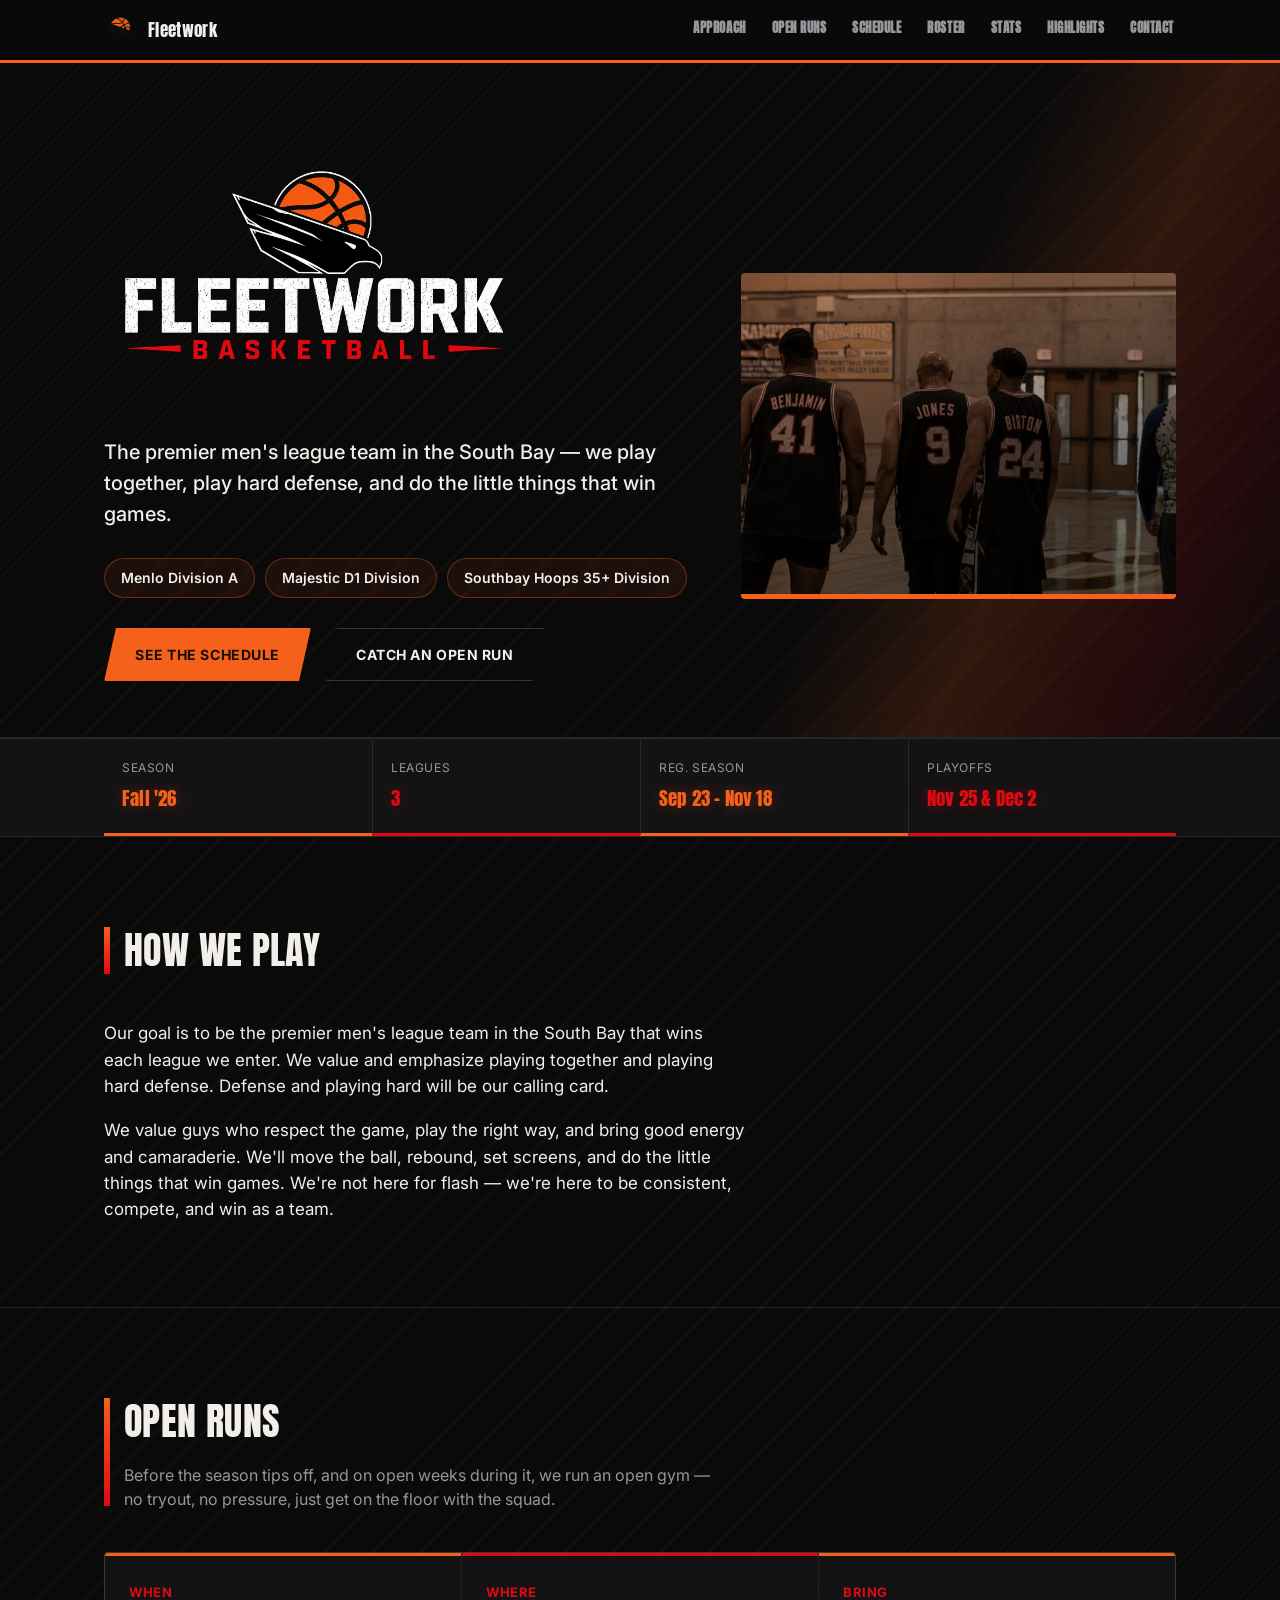
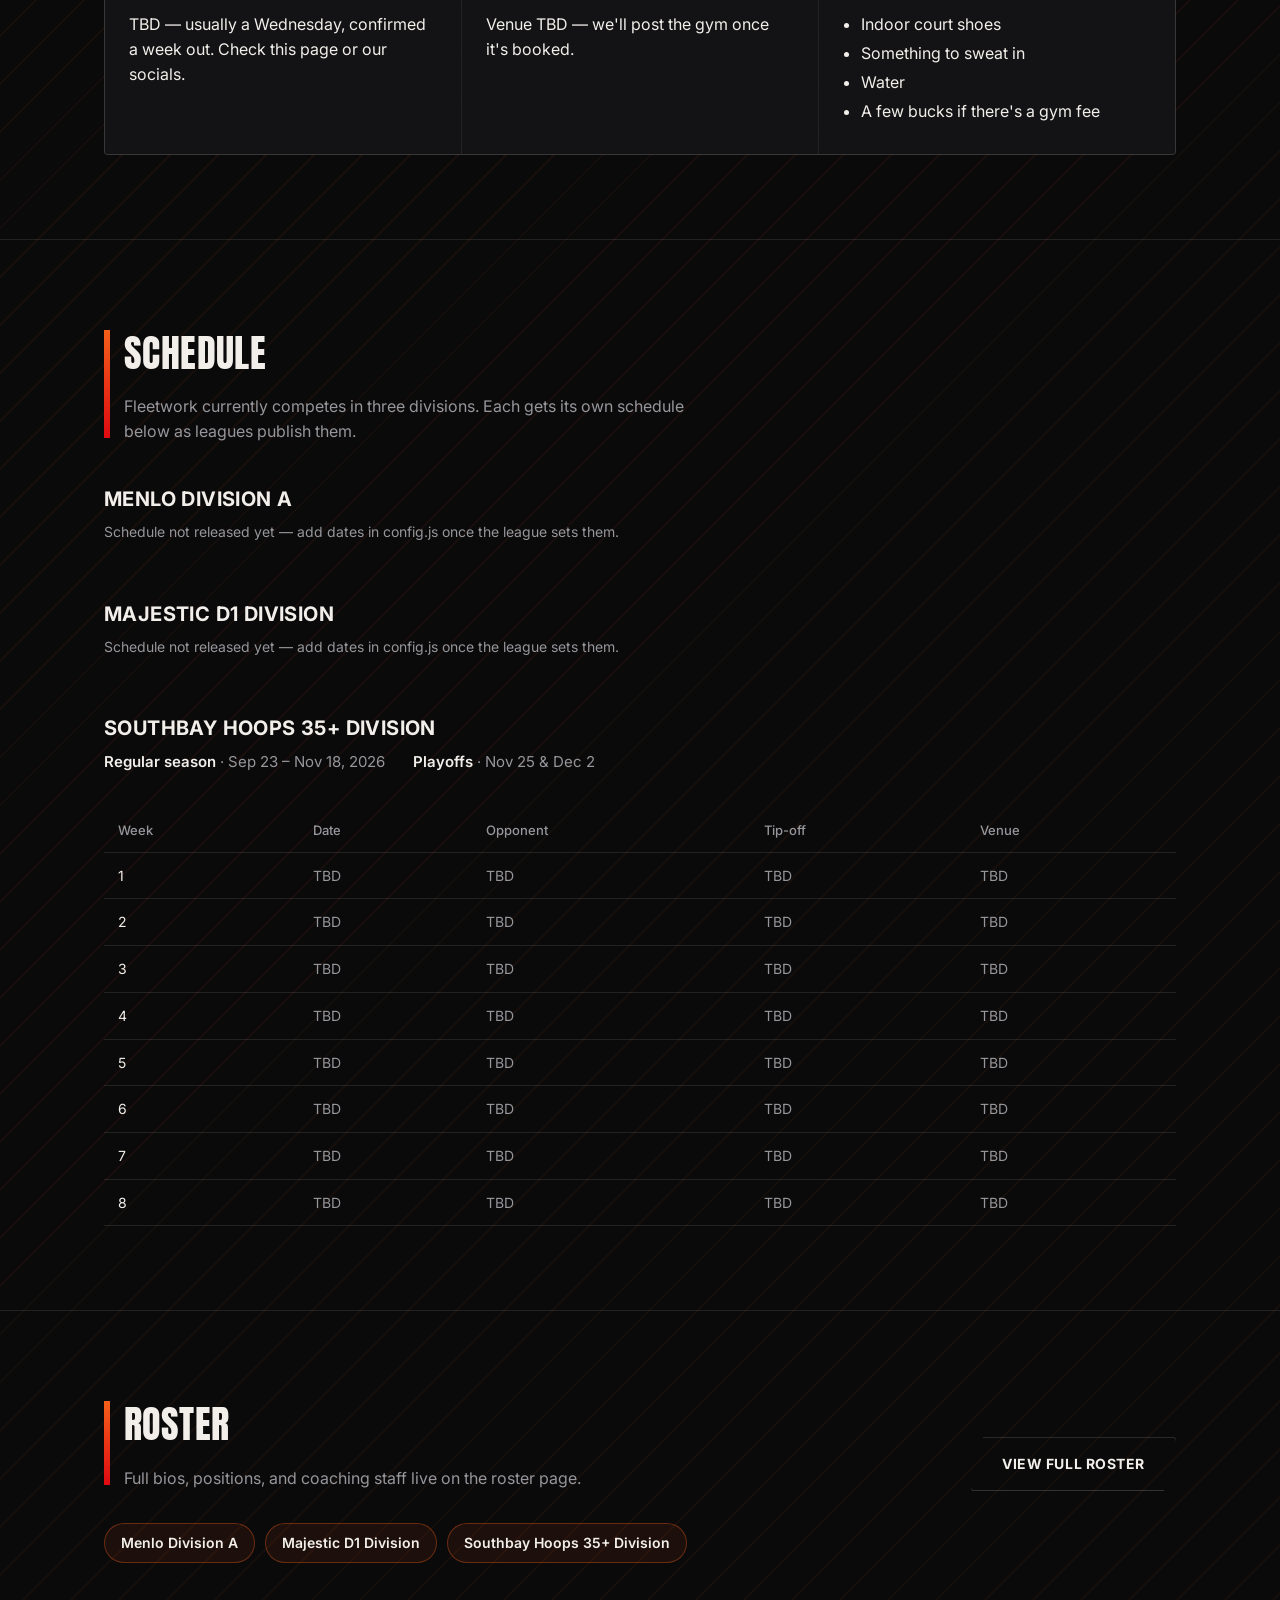
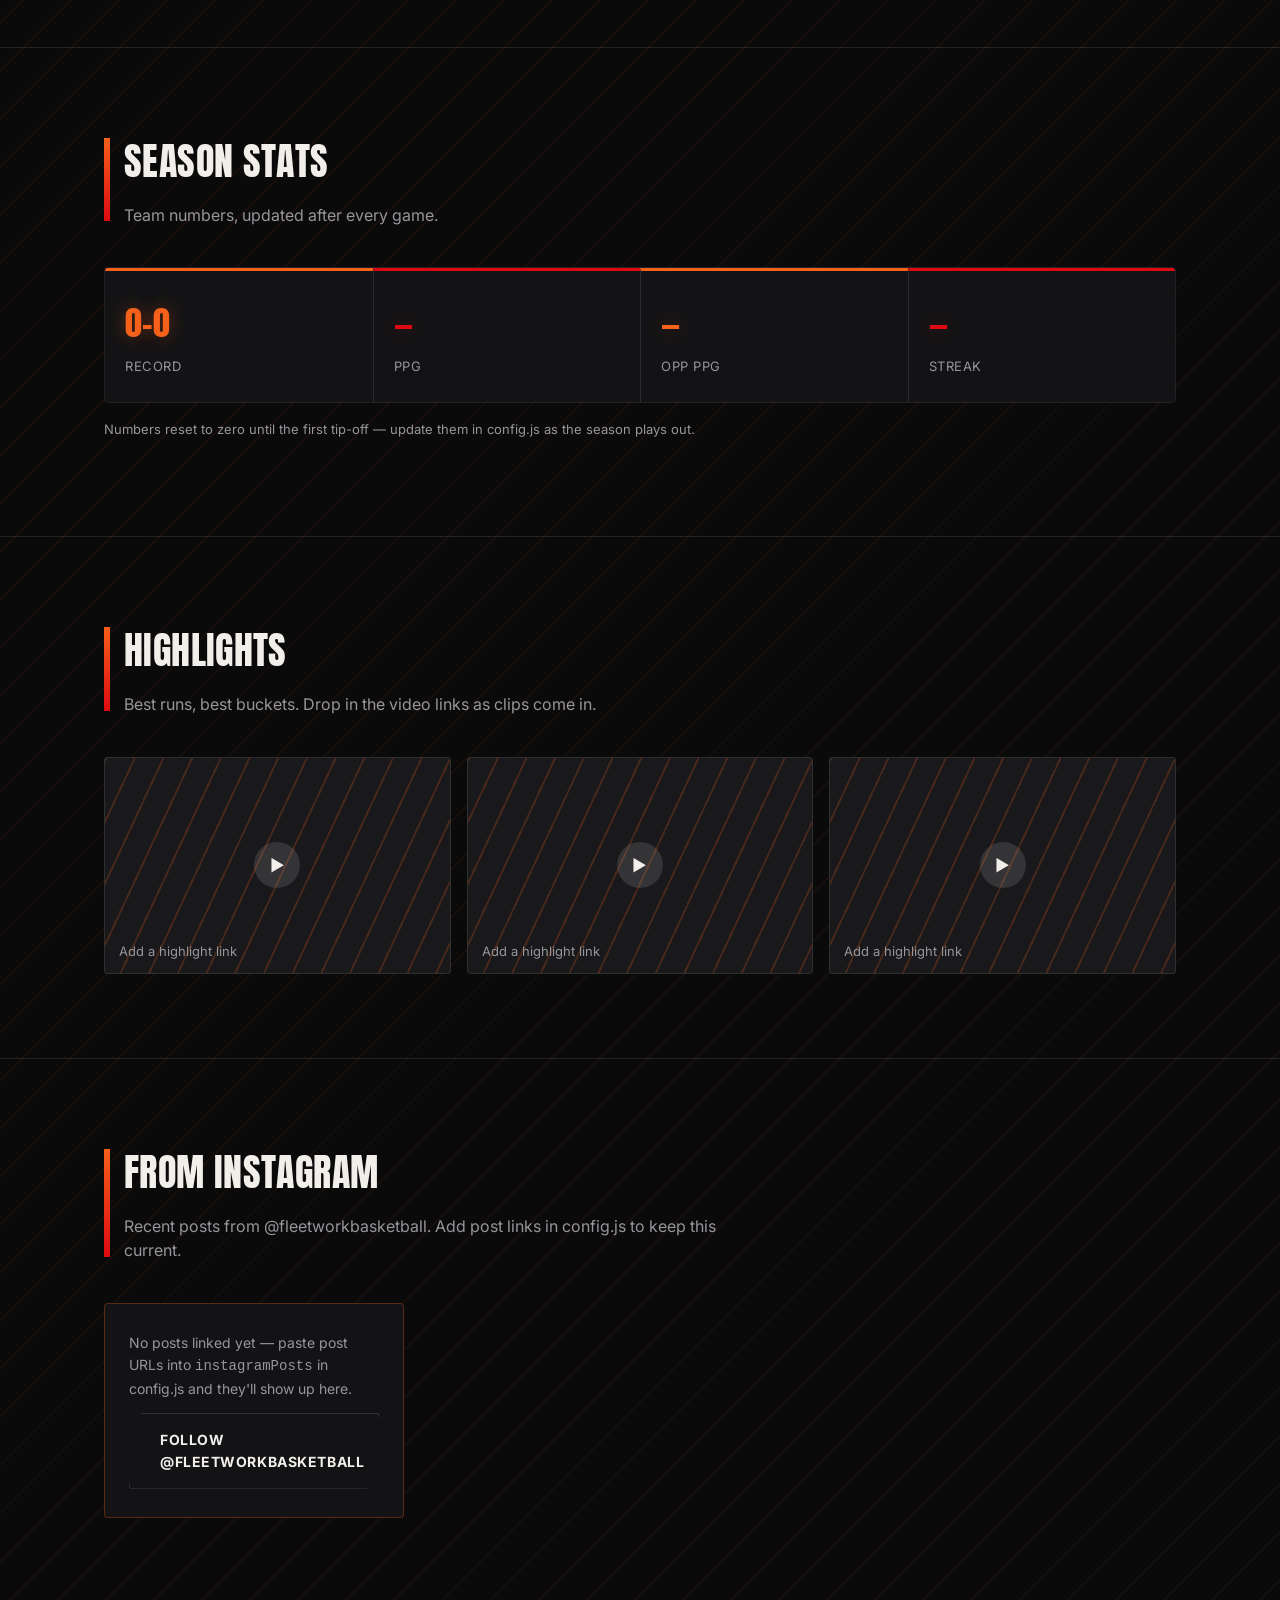
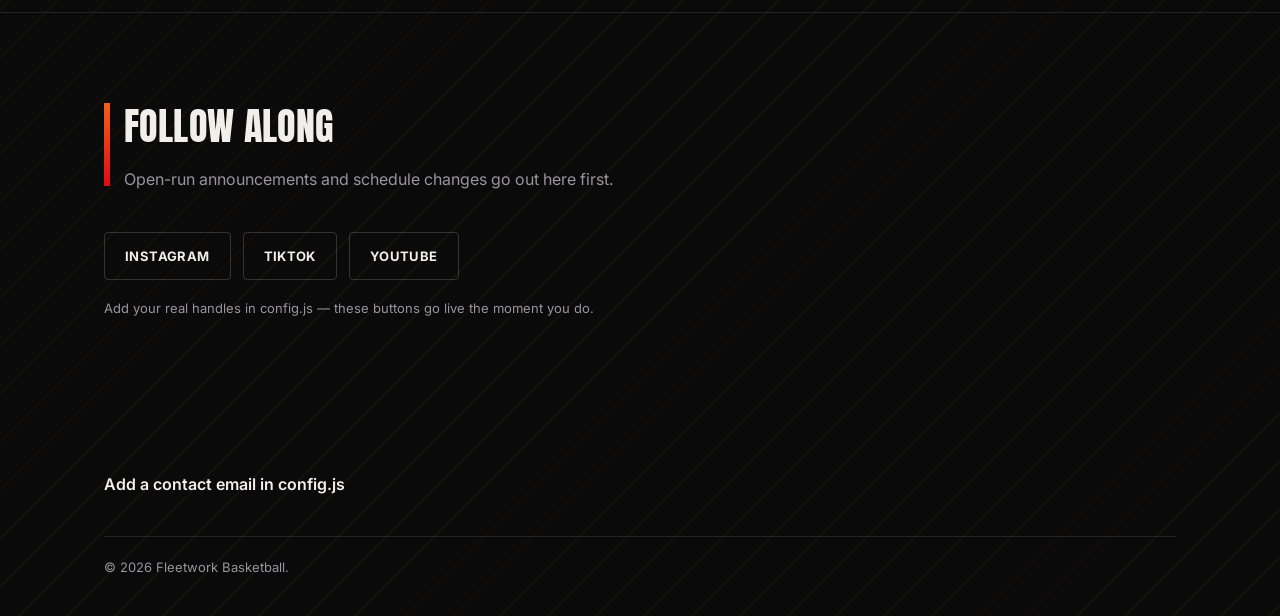
==== index.html @ 4f76d450 "Add files via upload" ====
<!DOCTYPE html>
<html lang="en">
<head>
<meta charset="UTF-8">
<meta name="viewport" content="width=device-width, initial-scale=1.0">
<title>Fleetwork Basketball — San Jose</title>
<meta name="description" content="Fleetwork — a premier men's league basketball team based in San Jose. Open runs, schedule, roster, stats, and highlights.">
<link rel="icon" href="assets/logo-mark.png">
<link rel="preconnect" href="https://fonts.googleapis.com">
<link rel="preconnect" href="https://fonts.gstatic.com" crossorigin>
<link href="https://fonts.googleapis.com/css2?family=Anton&family=Inter:wght@400;500;600;700&display=swap" rel="stylesheet">
<style>
  :root{
    --bg: #0A0A0B;
    --bg-panel: #131315;
    --bg-panel-2: #19191B;
    --orange: #F5601A;
    --red: #DF0A11;
    --text: #F2EFEA;
    --text-muted: #96969B;
    --line: rgba(242,239,234,0.10);
    --line-strong: rgba(242,239,234,0.18);
    --radius: 4px;
    --maxw: 1120px;
  }

  *{ box-sizing: border-box; }
  html{ scroll-behavior: smooth; }
  @media (prefers-reduced-motion: reduce){
    html{ scroll-behavior: auto; }
    *{ animation-duration: 0.001ms !important; animation-iteration-count: 1 !important; transition-duration: 0.001ms !important; }
  }

  body{
    margin: 0;
    background:
      repeating-linear-gradient(135deg, rgba(245,96,26,0.05) 0px, rgba(245,96,26,0.05) 2px, transparent 2px, transparent 34px),
      var(--bg);
    color: var(--text);
    font-family: 'Inter', system-ui, sans-serif;
    font-size: 16px;
    line-height: 1.55;
    -webkit-font-smoothing: antialiased;
  }

  a{ color: inherit; }
  img{ max-width: 100%; display: block; }

  .display{ font-family: 'Anton', 'Inter', sans-serif; font-weight: 400; letter-spacing: 0.01em; }

  .wrap{ max-width: var(--maxw); margin: 0 auto; padding: 0 24px; }

  :focus-visible{ outline: 2px solid var(--orange); outline-offset: 3px; }

  /* ---------- header / scorebug ---------- */
  header.scorebug{
    position: sticky; top: 0; z-index: 50;
    background: rgba(10,10,11,0.92);
    backdrop-filter: blur(8px);
    border-bottom: 3px solid var(--orange);
  }
  .scorebug-inner{
    max-width: var(--maxw); margin: 0 auto; padding: 0 24px;
    height: 60px; display: flex; align-items: center; justify-content: space-between; gap: 20px;
  }
  .brand{ display: flex; align-items: center; gap: 10px; text-decoration: none; }
  .brand img{ height: 34px; width: auto; }
  .brand-name{ font-family: 'Anton', sans-serif; font-size: 17px; letter-spacing: 0.02em; }

  nav.primary-nav{ display: flex; gap: 22px; }
  nav.primary-nav a{
    text-decoration: none; color: var(--text-muted); font-size: 13px; font-weight: 700;
    font-family: 'Anton', sans-serif; text-transform: uppercase; letter-spacing: 0.04em;
    padding: 8px 2px; border-bottom: 3px solid transparent; transition: color .15s, border-color .15s;
    white-space: nowrap;
  }
  nav.primary-nav a:hover{ color: var(--text); border-color: var(--orange); }
  .nav-toggle{ display: none; background: none; border: 1px solid var(--line-strong); color: var(--text); padding: 8px 10px; border-radius: var(--radius); font-size: 20px; line-height: 1; }

  @media (max-width: 820px){
    nav.primary-nav{
      position: absolute; top: 60px; left: 0; right: 0;
      background: var(--bg-panel); border-bottom: 3px solid var(--orange);
      flex-direction: column; gap: 0; padding: 6px 0;
      display: none;
    }
    nav.primary-nav.open{ display: flex; }
    nav.primary-nav a{ padding: 14px 24px; border-bottom: 1px solid var(--line); }
    .nav-toggle{ display: block; }
  }

  /* ---------- hero ---------- */
  .hero{ padding: 72px 0 0; position: relative; overflow: hidden; }
  .hero-swipe{
    position: absolute; top: -20%; right: -10%; width: 60%; height: 140%;
    background: linear-gradient(115deg, transparent 40%, rgba(245,96,26,0.16) 55%, rgba(223,10,17,0.12) 70%, transparent 85%);
    pointer-events: none; z-index: 0;
  }
  .hero-grid{
    display: grid; grid-template-columns: 1.15fr 0.85fr; gap: 48px; align-items: center;
    position: relative; z-index: 1;
  }
  .hero-copy{ animation: hero-in .9s cubic-bezier(.2,.8,.2,1) both; }
  @keyframes hero-in{
    from{ opacity: 0; transform: translateX(-24px); }
    to{ opacity: 1; transform: translateX(0); }
  }
  .hero-logo{ width: min(420px, 80%); margin-bottom: 8px; }

  .tagline{ font-size: 20px; color: var(--text); font-weight: 500; max-width: 50ch; margin: 22px 0 28px; }

  .hero-ctas{ display: flex; gap: 14px; flex-wrap: wrap; margin-bottom: 56px; }
  .btn{
    display: inline-flex; align-items: center; gap: 8px;
    padding: 15px 30px; border-radius: 2px;
    font-weight: 700; font-size: 14px; text-decoration: none;
    text-transform: uppercase; letter-spacing: 0.04em;
    border: 1px solid transparent; transition: transform .15s, background .15s, border-color .15s;
    clip-path: polygon(12px 0, 100% 0, calc(100% - 12px) 100%, 0 100%);
  }
  .btn:hover{ transform: translateY(-2px); }
  .btn-solid{ background: var(--orange); color: #180D06; }
  .btn-solid:hover{ background: #ff7530; }
  .btn-outline{ border-color: var(--line-strong); color: var(--text); }
  .btn-outline:hover{ border-color: var(--red); color: var(--orange); }

  .hero-photo{
    position: relative; border-radius: var(--radius); overflow: hidden;
    aspect-ratio: 4/3; border-bottom: 5px solid var(--orange);
  }
  .hero-photo img{ width: 100%; height: 100%; object-fit: cover; filter: grayscale(0.4) contrast(1.08); }
  .hero-photo::after{
    content: ""; position: absolute; inset: 0;
    background: linear-gradient(155deg, rgba(245,96,26,0.32), rgba(10,10,11,0.6) 72%);
    mix-blend-mode: multiply;
  }

  @media (max-width: 860px){
    .hero-grid{ grid-template-columns: 1fr; }
    .hero-photo{ order: -1; aspect-ratio: 16/9; }
    .hero-logo{ width: min(360px, 100%); }
  }

  /* ---------- scoreboard strip ---------- */
  .strip{ border-top: 1px solid var(--line); border-bottom: 1px solid var(--line); background: var(--bg-panel); }
  .strip-inner{ max-width: var(--maxw); margin: 0 auto; padding: 0 24px; display: grid; grid-template-columns: repeat(4, 1fr); }
  .strip-cell{ padding: 20px 18px; border-left: 1px solid var(--line); border-bottom: 3px solid var(--orange); font-variant-numeric: tabular-nums; }
  .strip-cell:first-child{ border-left: none; }
  .strip-cell:nth-child(even){ border-bottom-color: var(--red); }
  .strip-label{ font-size: 12px; color: var(--text-muted); margin-bottom: 6px; text-transform: uppercase; letter-spacing: 0.05em; }
  .strip-value{ font-family: 'Anton', sans-serif; font-size: 19px; letter-spacing: 0.01em; color: var(--orange); text-shadow: 0 0 16px rgba(245,96,26,0.35); }
  .strip-cell:nth-child(even) .strip-value{ color: var(--red); text-shadow: 0 0 16px rgba(223,10,17,0.35); }
  @media (max-width: 700px){
    .strip-inner{ grid-template-columns: repeat(2, 1fr); }
    .strip-cell:nth-child(3){ border-left: none; }
  }

  /* ---------- generic section ---------- */
  section{ padding: 84px 0; border-bottom: 1px solid var(--line); }
  section:last-of-type{ border-bottom: none; }
  .section-head{ max-width: 640px; margin-bottom: 40px; position: relative; padding-left: 20px; }
  .section-head::before{
    content: ""; position: absolute; left: 0; top: 6px; bottom: 6px; width: 6px;
    background: linear-gradient(180deg, var(--orange), var(--red));
  }
  .section-head h2{
    font-family: 'Anton', sans-serif; font-weight: 400; font-size: 38px; letter-spacing: 0.01em;
    text-transform: uppercase; margin: 0 0 12px;
  }
  .section-head p{ color: var(--text-muted); margin: 0; font-size: 16px; max-width: 60ch; }
  .section-head-row{ display: flex; justify-content: space-between; align-items: flex-end; flex-wrap: wrap; gap: 20px; margin-bottom: 32px; }
  .section-head-row .section-head{ margin-bottom: 0; }

  .mission-copy{ max-width: 640px; font-size: 17px; }
  .mission-copy p{ margin: 0 0 18px; color: var(--text); }
  .mission-copy p:last-child{ margin-bottom: 0; }

  /* ---------- open runs ---------- */
  .runs-grid{ display: grid; grid-template-columns: repeat(3, 1fr); gap: 1px; background: var(--line); border: 1px solid var(--line); border-radius: var(--radius); overflow: hidden; }
  .runs-cell{ background: var(--bg-panel); padding: 26px 24px; border-top: 3px solid var(--orange); }
  .runs-cell:nth-child(2){ border-top-color: var(--red); }
  .runs-cell:nth-child(3){ border-top-color: var(--orange); }
  .runs-cell h3{ font-size: 13px; color: var(--red); margin: 0 0 10px; font-weight: 700; text-transform: uppercase; letter-spacing: 0.04em; }
  .runs-cell p{ margin: 0; color: var(--text); }
  .runs-cell ul{ margin: 0; padding-left: 18px; color: var(--text); }
  .runs-cell li{ margin-bottom: 4px; }
  @media (max-width: 760px){ .runs-grid{ grid-template-columns: 1fr; } }

  /* ---------- schedule ---------- */
  .season-line{ display: flex; flex-wrap: wrap; gap: 10px 28px; margin-bottom: 34px; color: var(--text-muted); font-size: 15px; }
  .season-line strong{ color: var(--text); font-weight: 600; }

  table.schedule{ width: 100%; border-collapse: collapse; }
  table.schedule th, table.schedule td{ text-align: left; padding: 12px 14px; border-bottom: 1px solid var(--line); font-size: 14px; }
  table.schedule th{ color: var(--text-muted); font-weight: 500; font-size: 13px; }
  table.schedule td.tbd{ color: var(--text-muted); }
  table.schedule tr:hover td{ background: rgba(242,239,234,0.03); }

  .opponents{ margin-top: 36px; }
  .opponents-label{ font-size: 13px; color: var(--text-muted); margin-bottom: 12px; }
  .tag-row{ display: flex; flex-wrap: wrap; gap: 10px; }
  .tag{
    border: 1px solid rgba(245,96,26,0.35); background: rgba(245,96,26,0.08);
    padding: 8px 16px; border-radius: 999px; font-size: 14px; font-weight: 600;
  }
  .tag.num{ font-family: 'Anton', sans-serif; color: var(--orange); background: rgba(245,96,26,0.1); }

  .division-block{ margin-bottom: 56px; }
  .division-block:last-child{ margin-bottom: 0; }
  .division-block h3{ font-size: 20px; font-weight: 700; margin: 0 0 6px; text-transform: uppercase; letter-spacing: 0.02em; }
  .division-block .tbd-note{ color: var(--text-muted); font-size: 14px; margin: 0; }

  /* ---------- stats ---------- */
  .stats-strip{ display: grid; grid-template-columns: repeat(4, 1fr); border: 1px solid var(--line); border-radius: var(--radius); overflow: hidden; }
  .stat-box{ padding: 26px 20px; border-left: 1px solid var(--line); border-top: 3px solid var(--orange); background: var(--bg-panel); }
  .stat-box:nth-child(even){ border-top-color: var(--red); }
  .stat-box:first-child{ border-left: none; }
  .stat-box .v{ font-family: 'Anton', sans-serif; font-size: 34px; font-variant-numeric: tabular-nums; color: var(--orange); text-shadow: 0 0 18px rgba(245,96,26,0.35); }
  .stat-box:nth-child(even) .v{ color: var(--red); text-shadow: 0 0 18px rgba(223,10,17,0.35); }
  .stat-box .l{ color: var(--text-muted); font-size: 13px; margin-top: 6px; text-transform: uppercase; letter-spacing: 0.04em; }
  .stats-note{ margin-top: 16px; color: var(--text-muted); font-size: 13px; }
  @media (max-width: 700px){ .stats-strip{ grid-template-columns: repeat(2, 1fr); } .stat-box:nth-child(3){ border-left: none; } }

  /* ---------- highlights ---------- */
  .reel-grid{ display: grid; grid-template-columns: repeat(3, 1fr); gap: 16px; }
  .reel-tile{
    position: relative; aspect-ratio: 16/10; background: var(--bg-panel-2);
    border: 1px solid var(--line); border-radius: var(--radius); overflow: hidden;
    display: flex; align-items: flex-end; text-decoration: none; color: var(--text);
  }
  .reel-tile::before{
    content: ""; position: absolute; inset: 0;
    background: repeating-linear-gradient(115deg, rgba(245,96,26,0.2) 0 2px, transparent 2px 26px);
  }
  .reel-play{
    position: absolute; top: 50%; left: 50%; transform: translate(-50%,-50%);
    width: 46px; height: 46px; border-radius: 50%; background: rgba(242,239,234,0.12);
    display: flex; align-items: center; justify-content: center;
  }
  .reel-caption{ position: relative; z-index: 2; padding: 12px 14px; font-size: 13px; color: var(--text-muted); }
  @media (max-width: 760px){ .reel-grid{ grid-template-columns: 1fr; } }

  /* ---------- instagram carousel ---------- */
  .ig-carousel{ display: flex; gap: 16px; overflow-x: auto; padding-bottom: 10px; scroll-snap-type: x mandatory; }
  .ig-carousel > *{ flex: 0 0 auto; scroll-snap-align: start; }
  .ig-embed-wrap{ width: 340px; max-width: 80vw; }
  .ig-follow-card{
    width: 300px; border: 1px solid rgba(245,96,26,0.3); border-radius: var(--radius);
    padding: 28px 24px; display: flex; flex-direction: column; justify-content: center; gap: 14px;
    background: var(--bg-panel);
  }
  .ig-follow-card p{ margin: 0; color: var(--text-muted); font-size: 14px; }

  /* ---------- social ---------- */
  .social-row{ display: flex; gap: 12px; flex-wrap: wrap; }
  .social-btn{
    display: flex; align-items: center; gap: 10px;
    border: 1px solid var(--line-strong); border-radius: var(--radius);
    padding: 13px 20px; text-decoration: none; color: var(--text); font-weight: 700; font-size: 13px;
    text-transform: uppercase; letter-spacing: 0.03em;
    transition: border-color .15s, color .15s;
  }
  .social-btn:hover{ border-color: var(--orange); color: var(--orange); }
  .social-note{ margin-top: 18px; color: var(--text-muted); font-size: 13px; }

  /* ---------- footer / contact ---------- */
  footer{ padding: 56px 0 40px; }
  .footer-grid{ display: flex; justify-content: space-between; flex-wrap: wrap; gap: 30px; }
  .footer-affil{ max-width: 44ch; color: var(--text-muted); font-size: 14px; }
  .footer-affil a{ color: var(--orange); text-decoration: none; }
  .footer-contact a{ color: var(--text); text-decoration: none; font-weight: 600; }
  .footer-bottom{ margin-top: 40px; padding-top: 20px; border-top: 1px solid var(--line); color: var(--text-muted); font-size: 13px; }
</style>
</head>
<body>

<header class="scorebug">
  <div class="scorebug-inner">
    <a class="brand" href="#top">
      <img src="assets/logo-mark.png" alt="Fleetwork Basketball">
      <span class="brand-name">Fleetwork</span>
    </a>
    <nav class="primary-nav" id="primaryNav">
      <a href="#approach">Approach</a>
      <a href="#runs">Open runs</a>
      <a href="#schedule">Schedule</a>
      <a href="roster.html">Roster</a>
      <a href="#stats">Stats</a>
      <a href="#highlights">Highlights</a>
      <a href="#contact">Contact</a>
    </nav>
    <button class="nav-toggle" id="navToggle" aria-label="Toggle menu" aria-expanded="false">☰</button>
  </div>
</header>

<main id="top">

  <section class="hero">
    <div class="hero-swipe" aria-hidden="true"></div>
    <div class="wrap hero-grid">
      <div class="hero-copy">
        <img class="hero-logo" src="assets/logo-lockup.png" alt="Fleetwork Basketball">
        <p class="tagline" id="tagline"><!-- filled by JS --></p>
        <div class="tag-row" id="divisionTags" style="margin-bottom: 30px;"><!-- filled by JS --></div>
        <div class="hero-ctas">
          <a class="btn btn-solid" href="#schedule">See the schedule</a>
          <a class="btn btn-outline" href="#runs">Catch an open run</a>
        </div>
      </div>
      <div class="hero-photo">
        <img src="assets/team-photo.jpg" alt="Fleetwork players on the court">
      </div>
    </div>
  </section>

  <div class="strip">
    <div class="strip-inner" id="scoreStrip"><!-- filled by JS --></div>
  </div>

  <section id="approach">
    <div class="wrap">
      <div class="section-head"><h2>How we play</h2></div>
      <div class="mission-copy">
        <p>Our goal is to be the premier men's league team in the South Bay that wins each league we enter. We value and emphasize playing together and playing hard defense. Defense and playing hard will be our calling card.</p>
        <p>We value guys who respect the game, play the right way, and bring good energy and camaraderie. We'll move the ball, rebound, set screens, and do the little things that win games. We're not here for flash — we're here to be consistent, compete, and win as a team.</p>
      </div>
    </div>
  </section>

  <section id="runs">
    <div class="wrap">
      <div class="section-head">
        <h2>Open runs</h2>
        <p id="runsIntro"><!-- filled by JS --></p>
      </div>
      <div class="runs-grid">
        <div class="runs-cell"><h3>When</h3><p id="runsWhen"></p></div>
        <div class="runs-cell"><h3>Where</h3><p id="runsWhere"></p></div>
        <div class="runs-cell"><h3>Bring</h3><ul id="runsBring"></ul></div>
      </div>
    </div>
  </section>

  <section id="schedule">
    <div class="wrap">
      <div class="section-head">
        <h2>Schedule</h2>
        <p>Fleetwork currently competes in three divisions. Each gets its own schedule below as leagues publish them.</p>
      </div>
      <div id="scheduleDivisions"><!-- filled by JS --></div>
    </div>
  </section>

  <section id="roster">
    <div class="wrap">
      <div class="section-head-row">
        <div class="section-head">
          <h2>Roster</h2>
          <p>Full bios, positions, and coaching staff live on the roster page.</p>
        </div>
        <a class="btn btn-outline" href="roster.html">View full roster</a>
      </div>
      <div class="tag-row" id="rosterNums"><!-- filled by JS --></div>
    </div>
  </section>

  <section id="stats">
    <div class="wrap">
      <div class="section-head"><h2>Season stats</h2><p>Team numbers, updated after every game.</p></div>
      <div class="stats-strip" id="statsStrip"><!-- filled by JS --></div>
      <p class="stats-note">Numbers reset to zero until the first tip-off — update them in config.js as the season plays out.</p>
    </div>
  </section>

  <section id="highlights">
    <div class="wrap">
      <div class="section-head"><h2>Highlights</h2><p>Best runs, best buckets. Drop in the video links as clips come in.</p></div>
      <div class="reel-grid" id="reelGrid"><!-- filled by JS --></div>
    </div>
  </section>

  <section id="instagram">
    <div class="wrap">
      <div class="section-head">
        <h2>From Instagram</h2>
        <p>Recent posts from @fleetworkbasketball. Add post links in config.js to keep this current.</p>
      </div>
      <div class="ig-carousel" id="igCarousel"><!-- filled by JS --></div>
    </div>
  </section>

  <section id="social">
    <div class="wrap">
      <div class="section-head"><h2>Follow along</h2><p>Open-run announcements and schedule changes go out here first.</p></div>
      <div class="social-row" id="socialRow"><!-- filled by JS --></div>
      <p class="social-note">Add your real handles in config.js — these buttons go live the moment you do.</p>
    </div>
  </section>

</main>

<footer id="contact">
  <div class="wrap">
    <div class="footer-grid">
      <div class="footer-contact"><a id="contactEmail" href="#"></a></div>
    </div>
    <div class="footer-bottom">© <span id="year"></span> Fleetwork Basketball.</div>
  </div>
</footer>

<script src="config.js"></script>
<script>
  document.getElementById('tagline').textContent = TEAM.tagline;
  document.getElementById('divisionTags').innerHTML = TEAM.divisions.map(d => `<span class="tag">${d.name}</span>`).join('');

  const scheduled = TEAM.divisions.find(d => d.weeks);
  const strip = document.getElementById('scoreStrip');
  strip.innerHTML = [
    ["Season", TEAM.season.label],
    ["Leagues", String(TEAM.divisions.length)],
    scheduled ? ["Reg. season", `${scheduled.windowStart} – ${scheduled.windowEnd}`] : ["Reg. season", "TBD"],
    scheduled ? ["Playoffs", scheduled.playoffs] : ["Playoffs", "TBD"]
  ].map(([l,v]) => `<div class="strip-cell"><div class="strip-label">${l}</div><div class="strip-value">${v}</div></div>`).join('');

  document.getElementById('runsIntro').textContent = TEAM.openRuns.intro;
  document.getElementById('runsWhen').textContent = TEAM.openRuns.when;
  document.getElementById('runsWhere').textContent = TEAM.openRuns.where;
  document.getElementById('runsBring').innerHTML = TEAM.openRuns.bring.map(b => `<li>${b}</li>`).join('');

  document.getElementById('scheduleDivisions').innerHTML = TEAM.divisions.map(d => {
    if (d.weeks) {
      const rows = d.weeks.map(w => `
        <tr><td>${w.week}</td><td class="tbd">${w.date}</td><td class="tbd">${w.opponent}</td><td class="tbd">${w.time}</td><td class="tbd">${w.venue}</td></tr>
      `).join('');
      return `
        <div class="division-block">
          <h3>${d.name}</h3>
          <div class="season-line">
            <span><strong>Regular season</strong> · ${d.windowStart} – ${d.windowEnd}, 2026</span>
            <span><strong>Playoffs</strong> · ${d.playoffs}</span>
          </div>
          <table class="schedule">
            <thead><tr><th>Week</th><th>Date</th><th>Opponent</th><th>Tip-off</th><th>Venue</th></tr></thead>
            <tbody>${rows}</tbody>
          </table>
        </div>`;
    }
    return `
      <div class="division-block">
        <h3>${d.name}</h3>
        <p class="tbd-note">Schedule not released yet — add dates in config.js once the league sets them.</p>
      </div>`;
  }).join('');

  document.getElementById('rosterNums').innerHTML = TEAM.divisions.map(d =>
    `<span class="tag">${d.name}</span>`
  ).join('');

  document.getElementById('statsStrip').innerHTML = [
    ["Record", TEAM.stats.record], ["PPG", TEAM.stats.ppg], ["Opp PPG", TEAM.stats.oppPpg], ["Streak", TEAM.stats.streak]
  ].map(([l,v]) => `<div class="stat-box"><div class="v">${v}</div><div class="l">${l}</div></div>`).join('');

  document.getElementById('reelGrid').innerHTML = TEAM.highlights.map(h => `
    <a class="reel-tile" href="${h.url}" target="_blank" rel="noopener">
      <span class="reel-play" aria-hidden="true">▶</span><span class="reel-caption">${h.caption}</span>
    </a>`).join('');

  // Instagram: real posts render via Instagram's own oEmbed script (no scraping, no API key).
  // With no post links configured yet, show a follow-out card instead of an empty section.
  const igCarousel = document.getElementById('igCarousel');
  if (TEAM.instagramPosts && TEAM.instagramPosts.length){
    igCarousel.innerHTML = TEAM.instagramPosts.map(url => `
      <div class="ig-embed-wrap">
        <blockquote class="instagram-media" data-instgrm-permalink="${url}" data-instgrm-version="14" style="margin:0;"></blockquote>
      </div>`).join('');
    const s = document.createElement('script');
    s.async = true; s.src = '//www.instagram.com/embed.js';
    document.body.appendChild(s);
  } else {
    igCarousel.innerHTML = `
      <div class="ig-follow-card">
        <p>No posts linked yet — paste post URLs into <code>instagramPosts</code> in config.js and they'll show up here.</p>
        <a class="btn btn-outline" href="${TEAM.instagramProfile}" target="_blank" rel="noopener">Follow @fleetworkbasketball</a>
      </div>`;
  }

  const socialMeta = { instagram: "Instagram", tiktok: "TikTok", youtube: "YouTube" };
  document.getElementById('socialRow').innerHTML = Object.entries(TEAM.socials).map(([key, url]) => `
    <a class="social-btn" href="${url || '#'}" target="${url ? '_blank' : '_self'}" rel="noopener">${socialMeta[key]}</a>
  `).join('');

  const emailEl = document.getElementById('contactEmail');
  if (TEAM.contactEmail) { emailEl.href = `mailto:${TEAM.contactEmail}`; emailEl.textContent = TEAM.contactEmail; }
  else { emailEl.href = '#'; emailEl.textContent = 'Add a contact email in config.js'; }

  document.getElementById('year').textContent = new Date().getFullYear();

  const navToggle = document.getElementById('navToggle');
  const primaryNav = document.getElementById('primaryNav');
  navToggle.addEventListener('click', () => {
    const isOpen = primaryNav.classList.toggle('open');
    navToggle.setAttribute('aria-expanded', String(isOpen));
  });
  primaryNav.querySelectorAll('a').forEach(a => a.addEventListener('click', () => {
    primaryNav.classList.remove('open'); navToggle.setAttribute('aria-expanded', 'false');
  }));
</script>

</body>
</html>
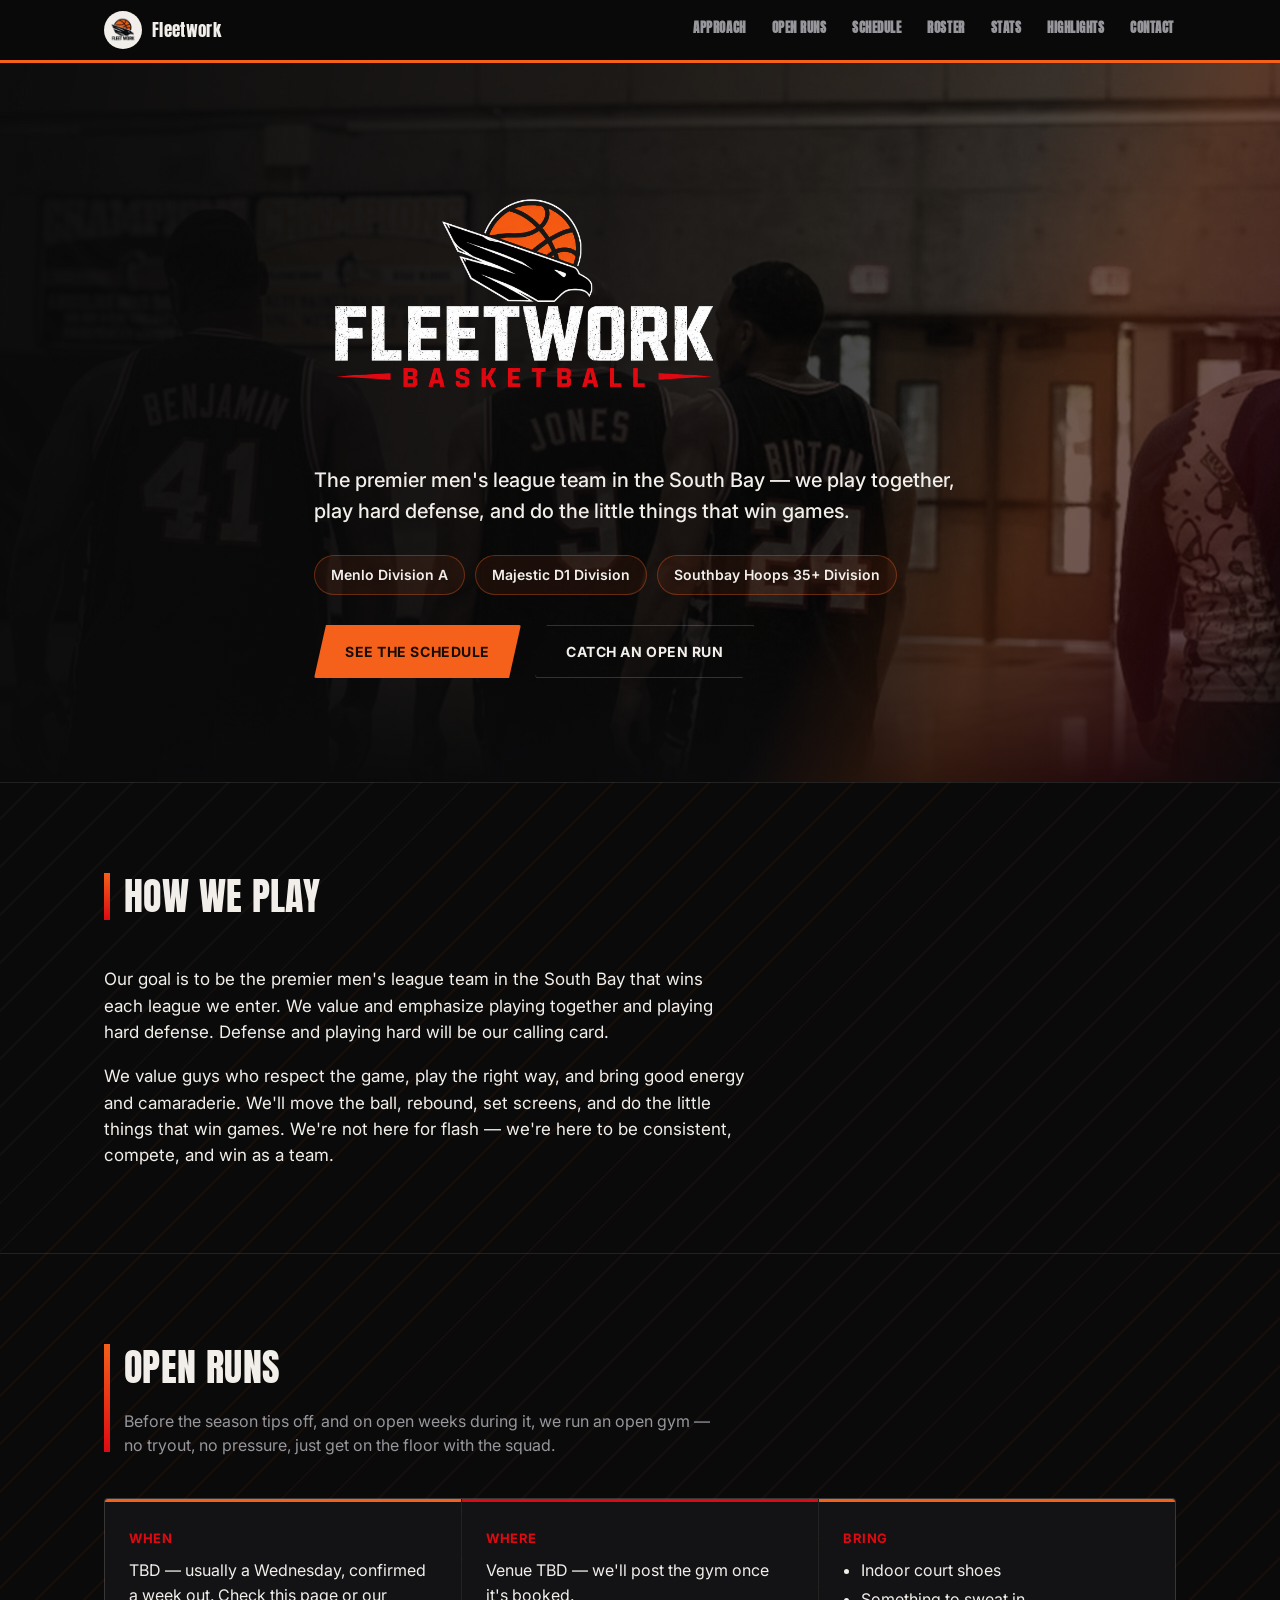
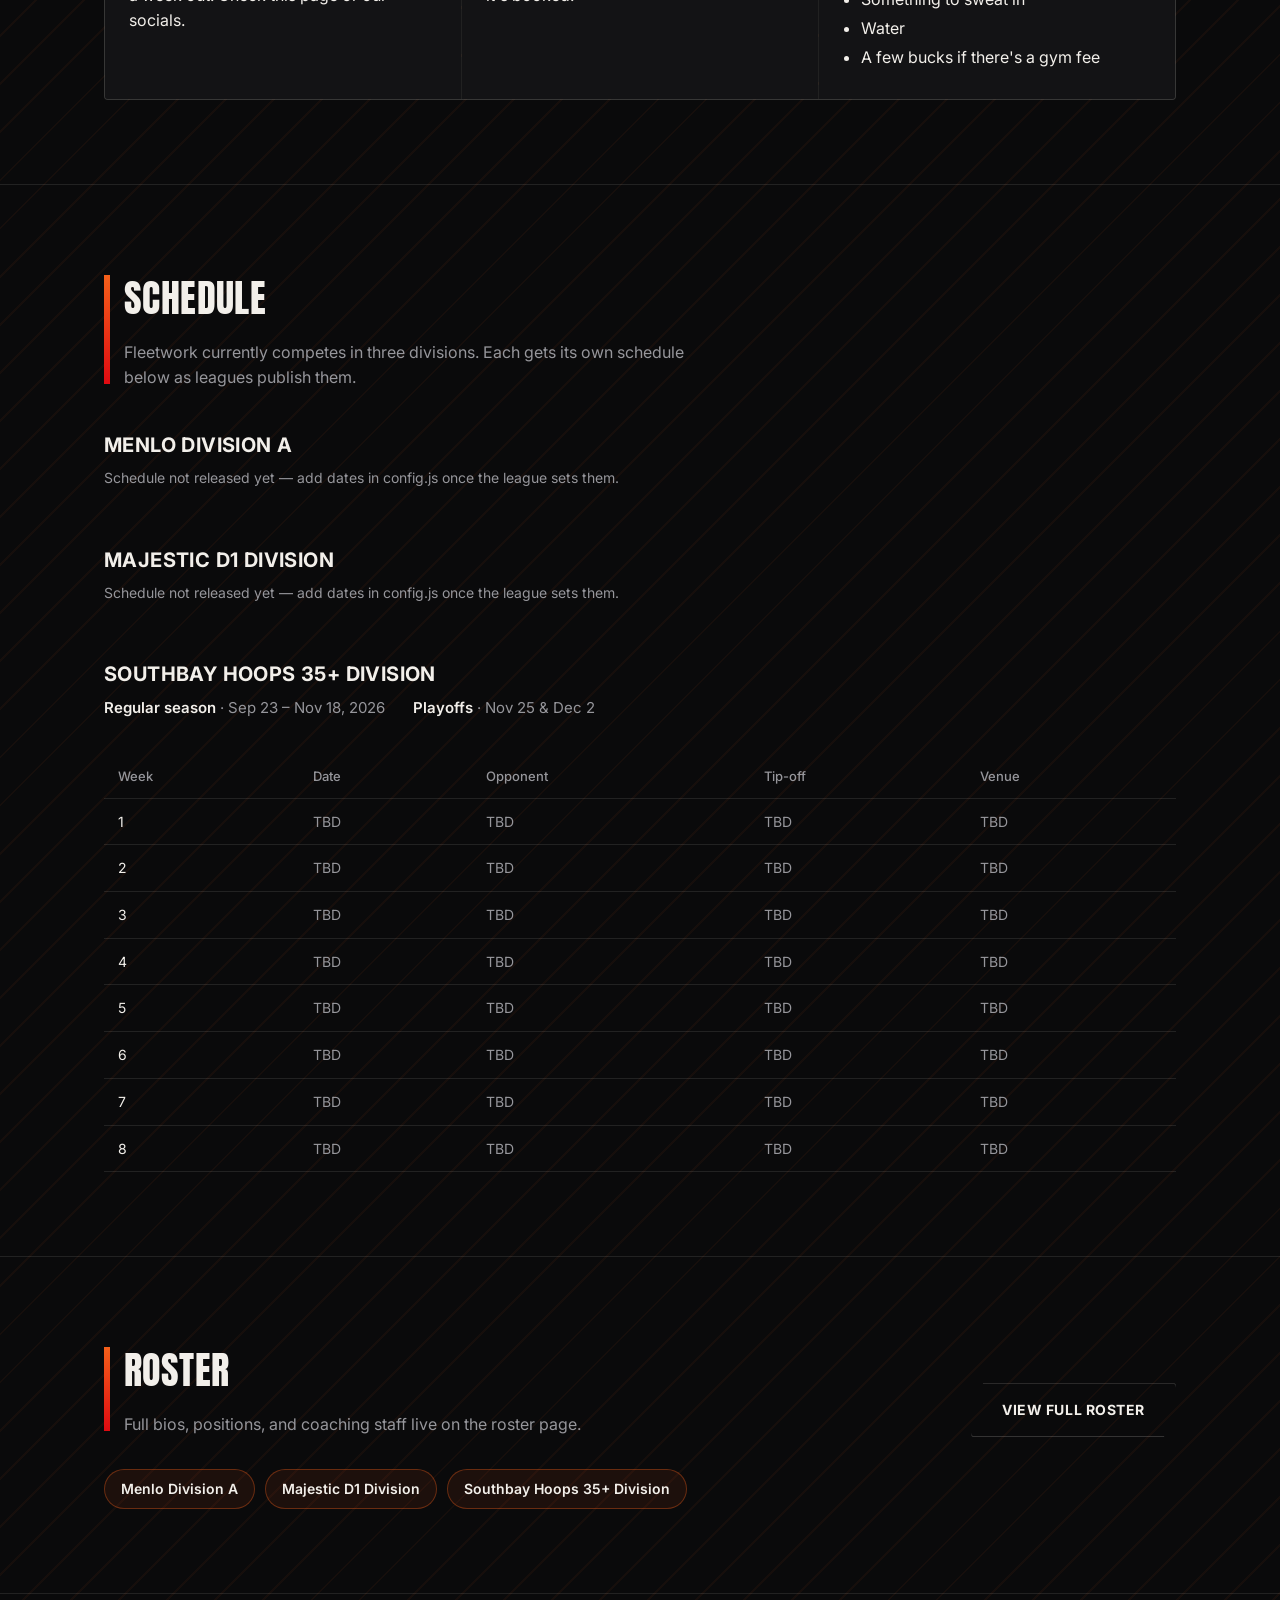
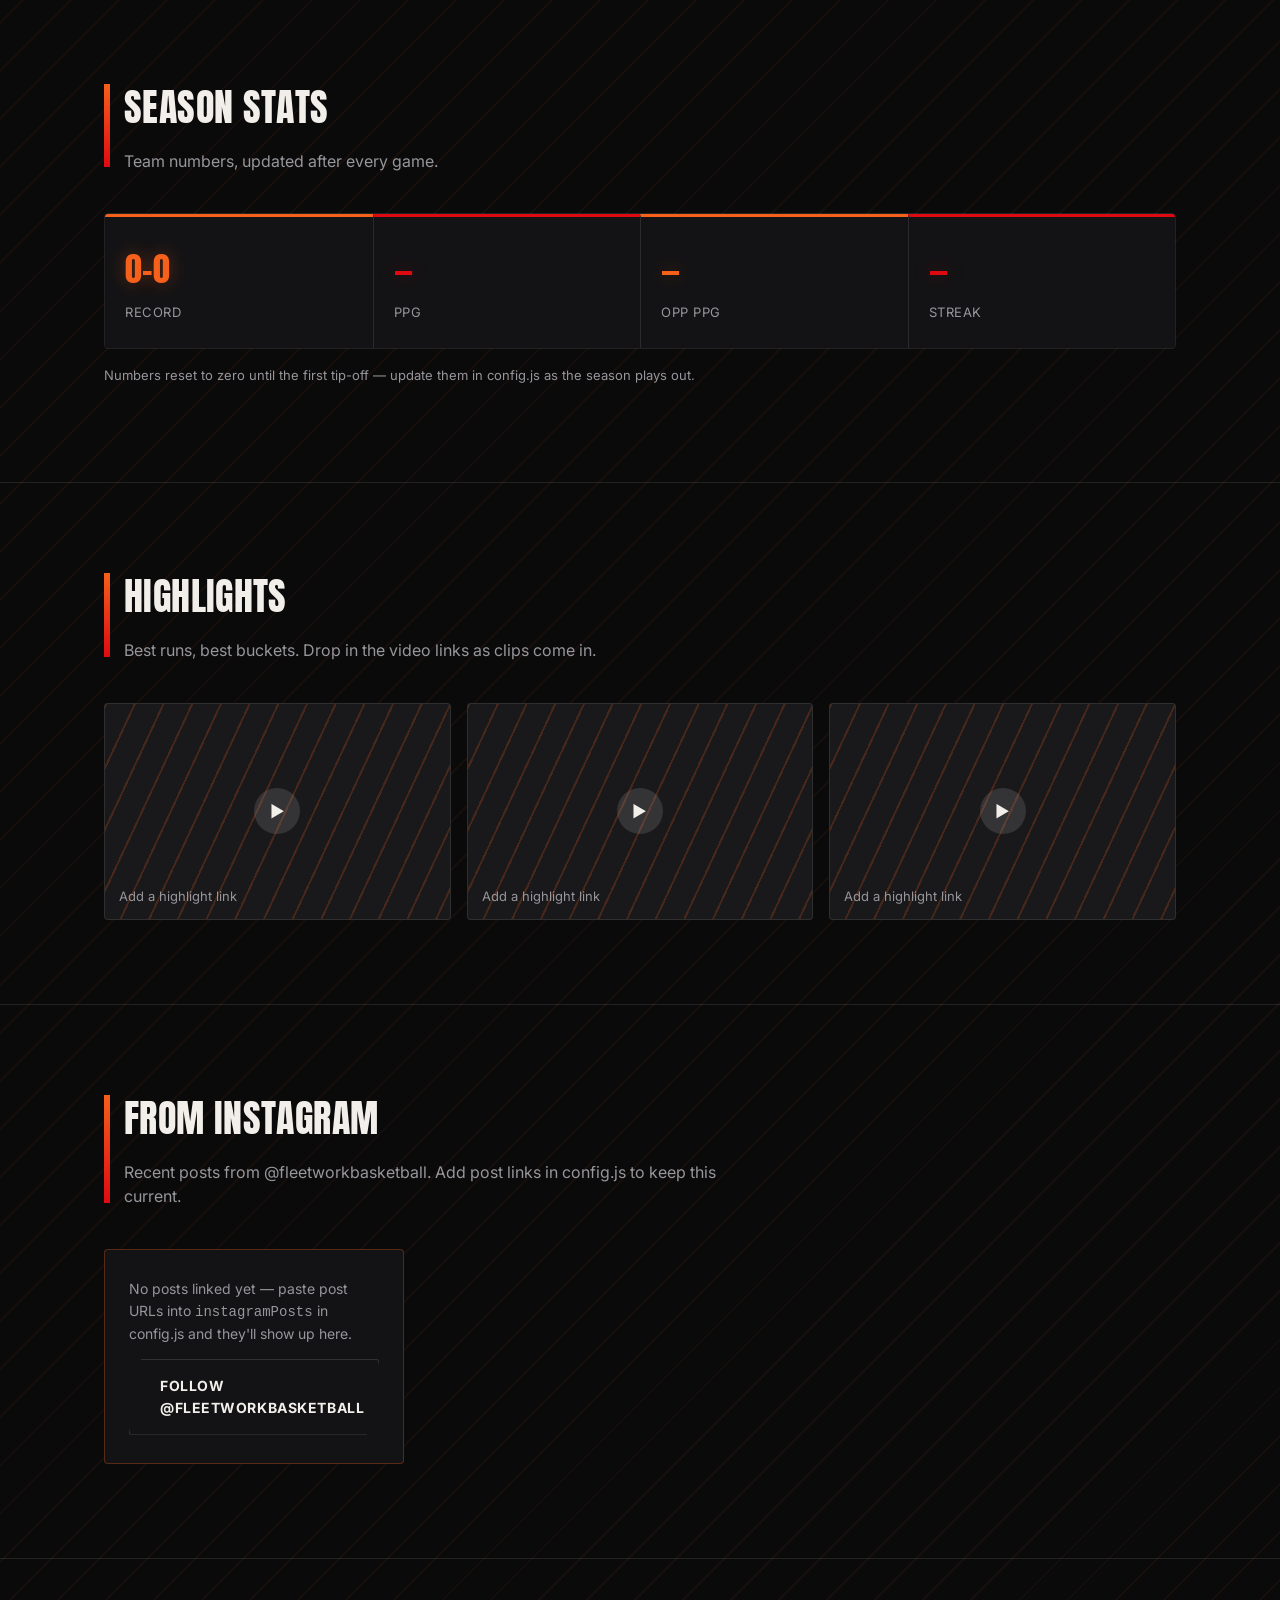
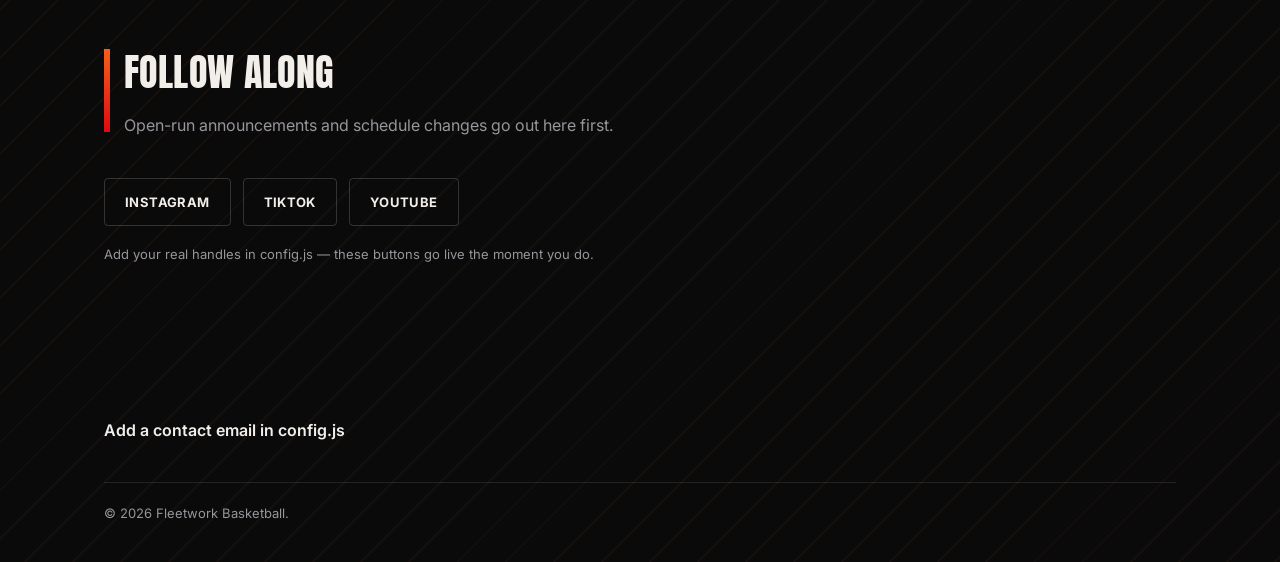
==== commit 16c5e9dc: "Add files via upload" ====
--- a/index.html
+++ b/index.html
@@ -64,7 +64,11 @@
     height: 60px; display: flex; align-items: center; justify-content: space-between; gap: 20px;
   }
   .brand{ display: flex; align-items: center; gap: 10px; text-decoration: none; }
-  .brand img{ height: 34px; width: auto; }
+  .brand-mark{
+    width: 38px; height: 38px; border-radius: 50%; background: var(--text);
+    display: flex; align-items: center; justify-content: center; flex: none; padding: 5px;
+  }
+  .brand-mark img{ width: 100%; height: 100%; object-fit: contain; }
   .brand-name{ font-family: 'Anton', sans-serif; font-size: 17px; letter-spacing: 0.02em; }
 
   nav.primary-nav{ display: flex; gap: 22px; }
@@ -90,17 +94,24 @@
   }
 
   /* ---------- hero ---------- */
-  .hero{ padding: 72px 0 0; position: relative; overflow: hidden; }
+  .hero{ padding: 100px 0 96px; position: relative; overflow: hidden; }
+  .hero-bg{ position: absolute; inset: 0; z-index: 0; }
+  .hero-bg img{
+    width: 100%; height: 100%; object-fit: cover; object-position: top;
+    filter: grayscale(0.55) contrast(1.05) brightness(0.55);
+  }
+  .hero-bg::after{
+    content: ""; position: absolute; inset: 0;
+    background:
+      linear-gradient(100deg, rgba(10,10,11,0.94) 0%, rgba(10,10,11,0.75) 42%, rgba(10,10,11,0.4) 75%),
+      linear-gradient(0deg, var(--bg) 0%, transparent 22%);
+  }
   .hero-swipe{
     position: absolute; top: -20%; right: -10%; width: 60%; height: 140%;
     background: linear-gradient(115deg, transparent 40%, rgba(245,96,26,0.16) 55%, rgba(223,10,17,0.12) 70%, transparent 85%);
-    pointer-events: none; z-index: 0;
-  }
-  .hero-grid{
-    display: grid; grid-template-columns: 1.15fr 0.85fr; gap: 48px; align-items: center;
-    position: relative; z-index: 1;
-  }
-  .hero-copy{ animation: hero-in .9s cubic-bezier(.2,.8,.2,1) both; }
+    pointer-events: none; z-index: 1;
+  }
+  .hero-copy{ position: relative; z-index: 2; animation: hero-in .9s cubic-bezier(.2,.8,.2,1) both; max-width: 700px; }
   @keyframes hero-in{
     from{ opacity: 0; transform: translateX(-24px); }
     to{ opacity: 1; transform: translateX(0); }
@@ -109,7 +120,7 @@
 
   .tagline{ font-size: 20px; color: var(--text); font-weight: 500; max-width: 50ch; margin: 22px 0 28px; }
 
-  .hero-ctas{ display: flex; gap: 14px; flex-wrap: wrap; margin-bottom: 56px; }
+  .hero-ctas{ display: flex; gap: 14px; flex-wrap: wrap; margin-bottom: 8px; }
   .btn{
     display: inline-flex; align-items: center; gap: 8px;
     padding: 15px 30px; border-radius: 2px;
@@ -124,35 +135,8 @@
   .btn-outline{ border-color: var(--line-strong); color: var(--text); }
   .btn-outline:hover{ border-color: var(--red); color: var(--orange); }
 
-  .hero-photo{
-    position: relative; border-radius: var(--radius); overflow: hidden;
-    aspect-ratio: 4/3; border-bottom: 5px solid var(--orange);
-  }
-  .hero-photo img{ width: 100%; height: 100%; object-fit: cover; filter: grayscale(0.4) contrast(1.08); }
-  .hero-photo::after{
-    content: ""; position: absolute; inset: 0;
-    background: linear-gradient(155deg, rgba(245,96,26,0.32), rgba(10,10,11,0.6) 72%);
-    mix-blend-mode: multiply;
-  }
-
   @media (max-width: 860px){
-    .hero-grid{ grid-template-columns: 1fr; }
-    .hero-photo{ order: -1; aspect-ratio: 16/9; }
     .hero-logo{ width: min(360px, 100%); }
-  }
-
-  /* ---------- scoreboard strip ---------- */
-  .strip{ border-top: 1px solid var(--line); border-bottom: 1px solid var(--line); background: var(--bg-panel); }
-  .strip-inner{ max-width: var(--maxw); margin: 0 auto; padding: 0 24px; display: grid; grid-template-columns: repeat(4, 1fr); }
-  .strip-cell{ padding: 20px 18px; border-left: 1px solid var(--line); border-bottom: 3px solid var(--orange); font-variant-numeric: tabular-nums; }
-  .strip-cell:first-child{ border-left: none; }
-  .strip-cell:nth-child(even){ border-bottom-color: var(--red); }
-  .strip-label{ font-size: 12px; color: var(--text-muted); margin-bottom: 6px; text-transform: uppercase; letter-spacing: 0.05em; }
-  .strip-value{ font-family: 'Anton', sans-serif; font-size: 19px; letter-spacing: 0.01em; color: var(--orange); text-shadow: 0 0 16px rgba(245,96,26,0.35); }
-  .strip-cell:nth-child(even) .strip-value{ color: var(--red); text-shadow: 0 0 16px rgba(223,10,17,0.35); }
-  @media (max-width: 700px){
-    .strip-inner{ grid-template-columns: repeat(2, 1fr); }
-    .strip-cell:nth-child(3){ border-left: none; }
   }
 
   /* ---------- generic section ---------- */
@@ -277,7 +261,7 @@
 <header class="scorebug">
   <div class="scorebug-inner">
     <a class="brand" href="#top">
-      <img src="assets/logo-mark.png" alt="Fleetwork Basketball">
+      <span class="brand-mark"><img src="assets/logo-mark.png" alt="Fleetwork Basketball"></span>
       <span class="brand-name">Fleetwork</span>
     </a>
     <nav class="primary-nav" id="primaryNav">
@@ -296,26 +280,18 @@
 <main id="top">
 
   <section class="hero">
+    <div class="hero-bg" aria-hidden="true"><img src="assets/team-photo.jpg" alt=""></div>
     <div class="hero-swipe" aria-hidden="true"></div>
-    <div class="wrap hero-grid">
-      <div class="hero-copy">
-        <img class="hero-logo" src="assets/logo-lockup.png" alt="Fleetwork Basketball">
-        <p class="tagline" id="tagline"><!-- filled by JS --></p>
-        <div class="tag-row" id="divisionTags" style="margin-bottom: 30px;"><!-- filled by JS --></div>
-        <div class="hero-ctas">
-          <a class="btn btn-solid" href="#schedule">See the schedule</a>
-          <a class="btn btn-outline" href="#runs">Catch an open run</a>
-        </div>
-      </div>
-      <div class="hero-photo">
-        <img src="assets/team-photo.jpg" alt="Fleetwork players on the court">
-      </div>
-    </div>
-  </section>
-
-  <div class="strip">
-    <div class="strip-inner" id="scoreStrip"><!-- filled by JS --></div>
-  </div>
+    <div class="wrap hero-copy">
+      <img class="hero-logo" src="assets/logo-lockup.png" alt="Fleetwork Basketball">
+      <p class="tagline" id="tagline"><!-- filled by JS --></p>
+      <div class="tag-row" id="divisionTags" style="margin-bottom: 30px;"><!-- filled by JS --></div>
+      <div class="hero-ctas">
+        <a class="btn btn-solid" href="#schedule">See the schedule</a>
+        <a class="btn btn-outline" href="#runs">Catch an open run</a>
+      </div>
+    </div>
+  </section>
 
   <section id="approach">
     <div class="wrap">
@@ -412,15 +388,6 @@
 <script>
   document.getElementById('tagline').textContent = TEAM.tagline;
   document.getElementById('divisionTags').innerHTML = TEAM.divisions.map(d => `<span class="tag">${d.name}</span>`).join('');
-
-  const scheduled = TEAM.divisions.find(d => d.weeks);
-  const strip = document.getElementById('scoreStrip');
-  strip.innerHTML = [
-    ["Season", TEAM.season.label],
-    ["Leagues", String(TEAM.divisions.length)],
-    scheduled ? ["Reg. season", `${scheduled.windowStart} – ${scheduled.windowEnd}`] : ["Reg. season", "TBD"],
-    scheduled ? ["Playoffs", scheduled.playoffs] : ["Playoffs", "TBD"]
-  ].map(([l,v]) => `<div class="strip-cell"><div class="strip-label">${l}</div><div class="strip-value">${v}</div></div>`).join('');
 
   document.getElementById('runsIntro').textContent = TEAM.openRuns.intro;
   document.getElementById('runsWhen').textContent = TEAM.openRuns.when;
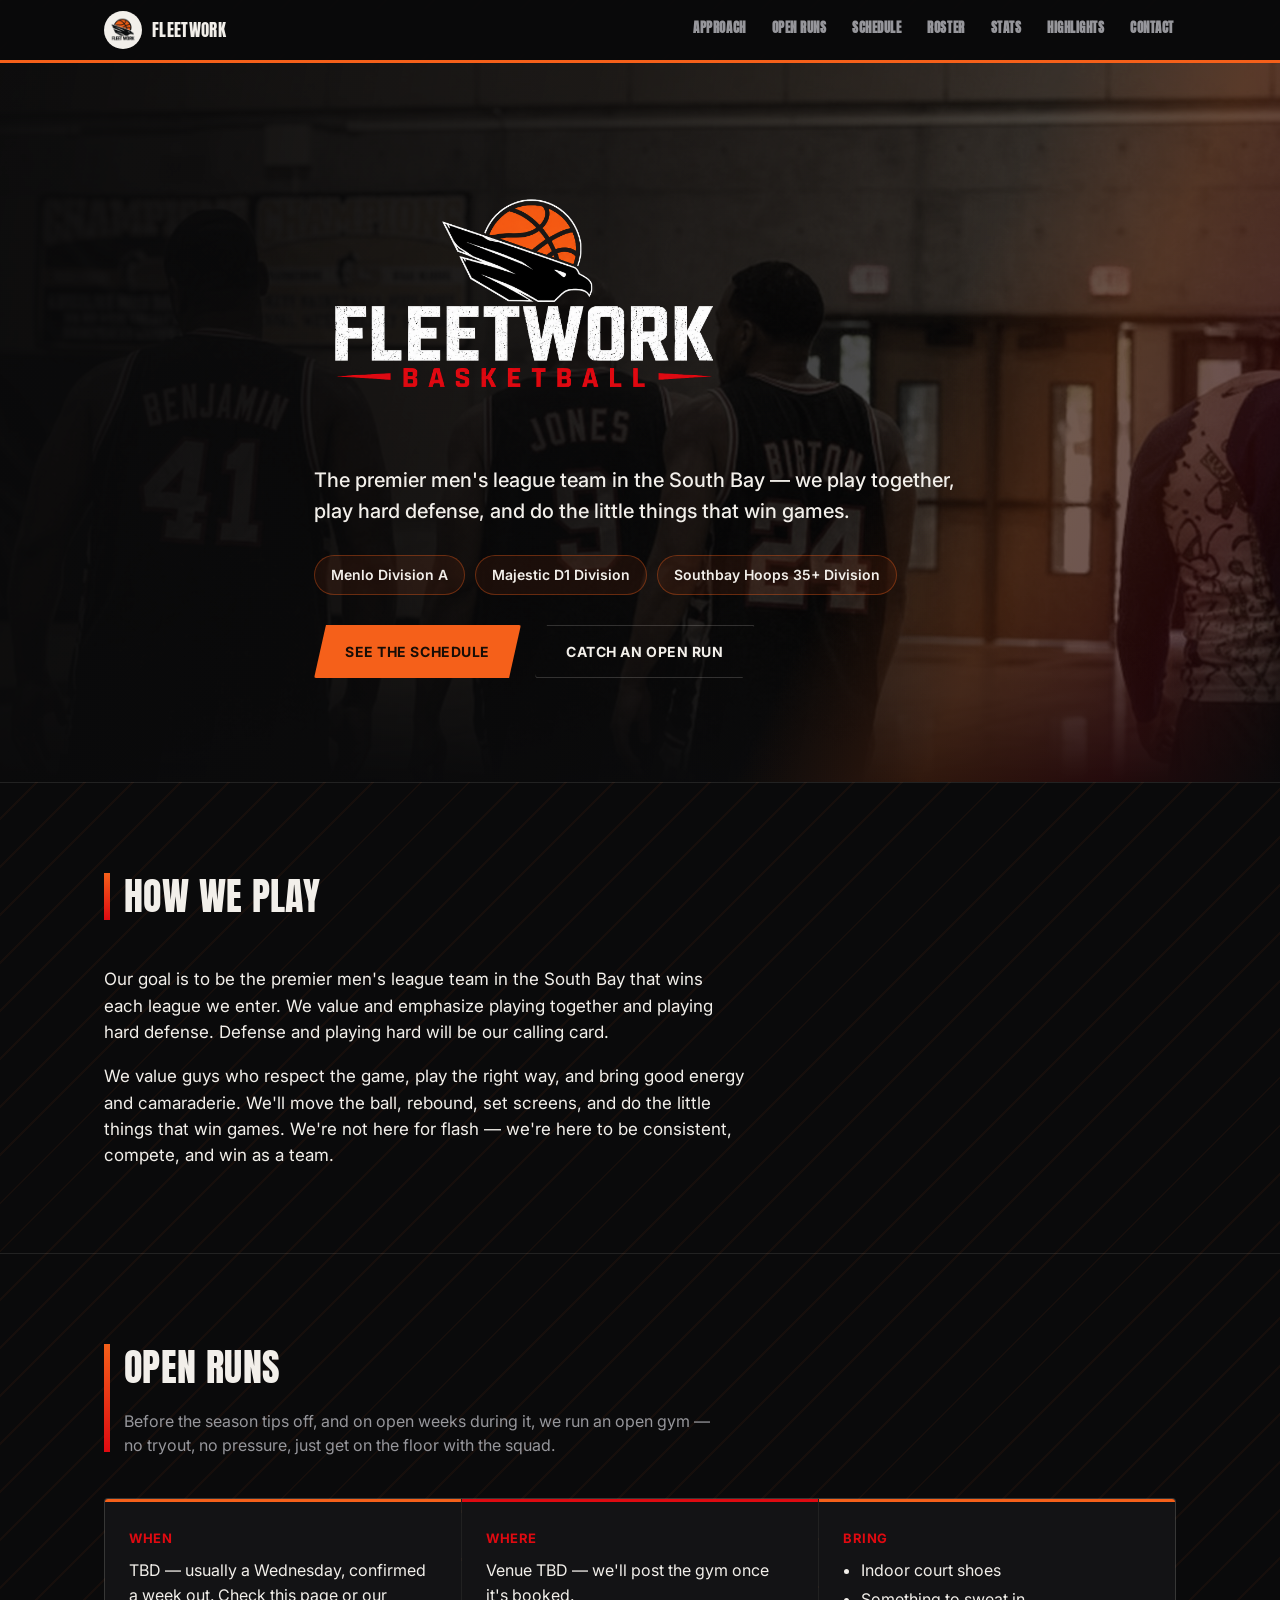
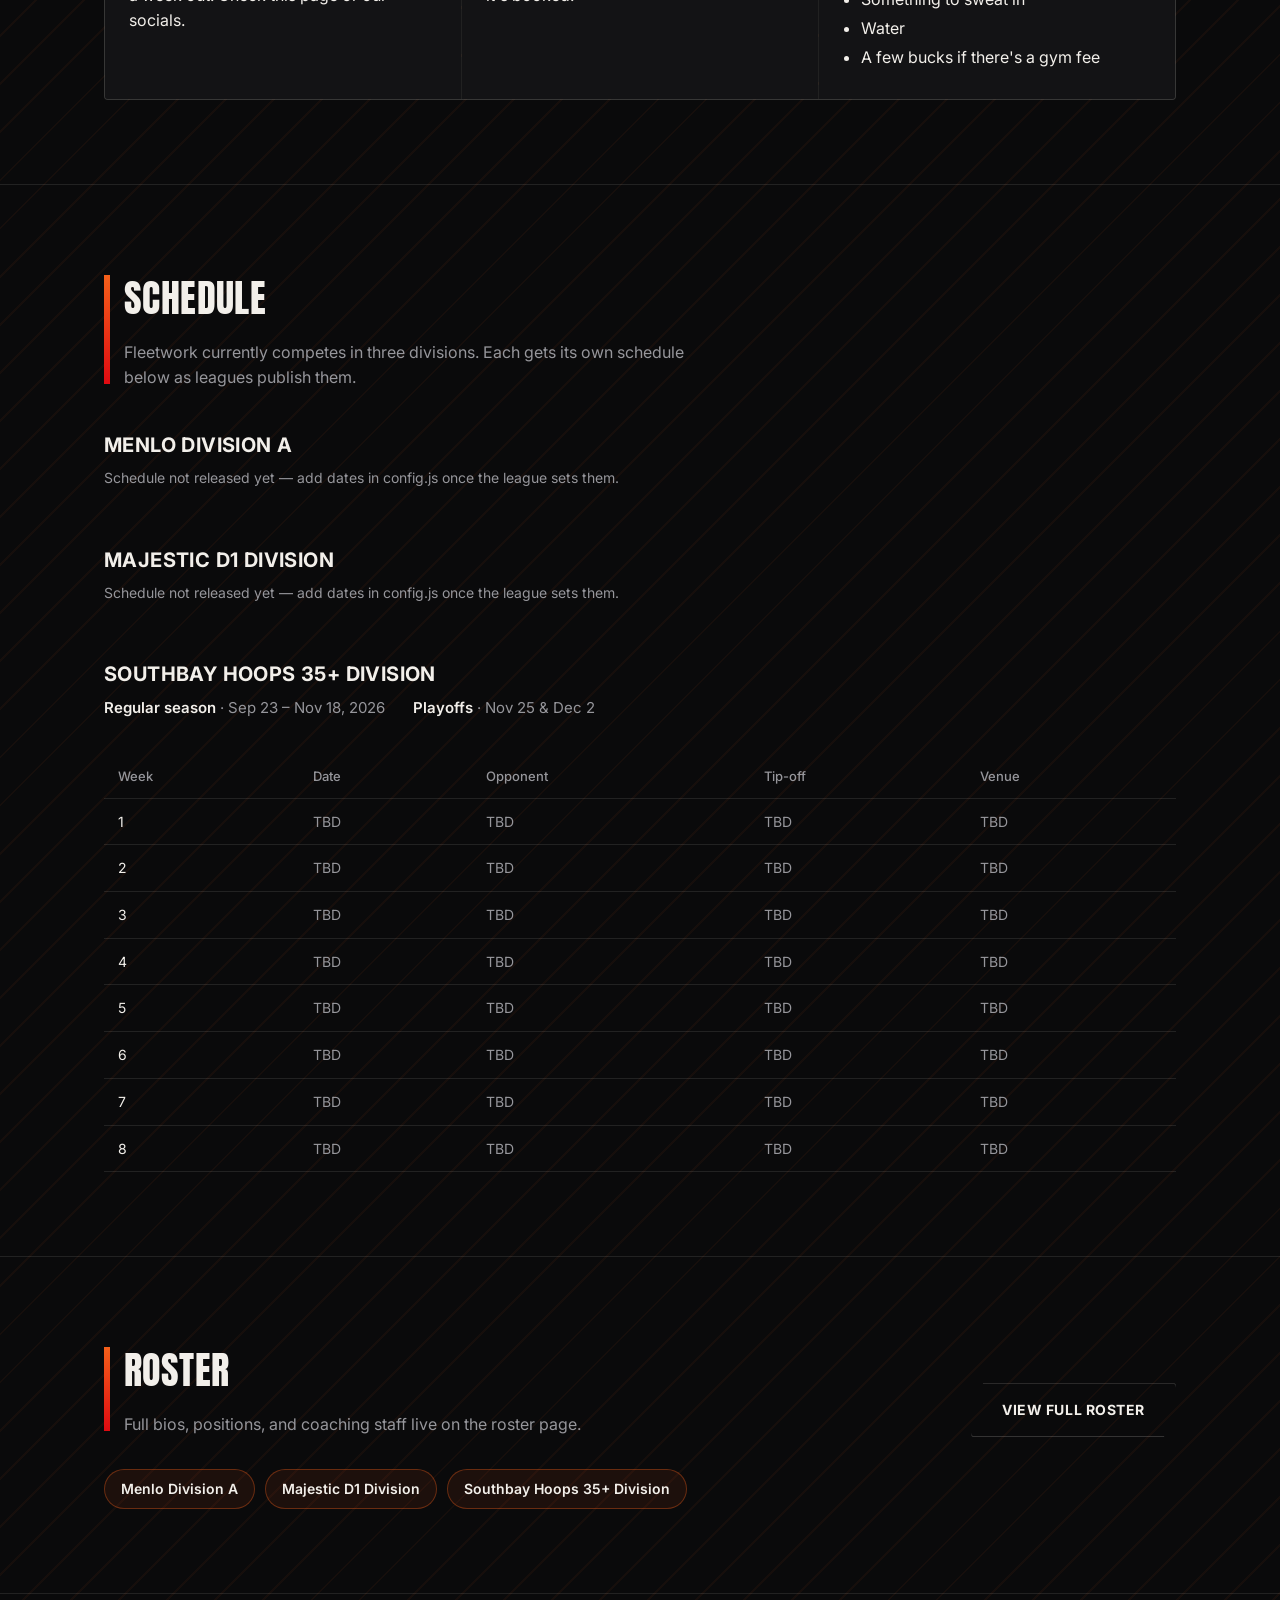
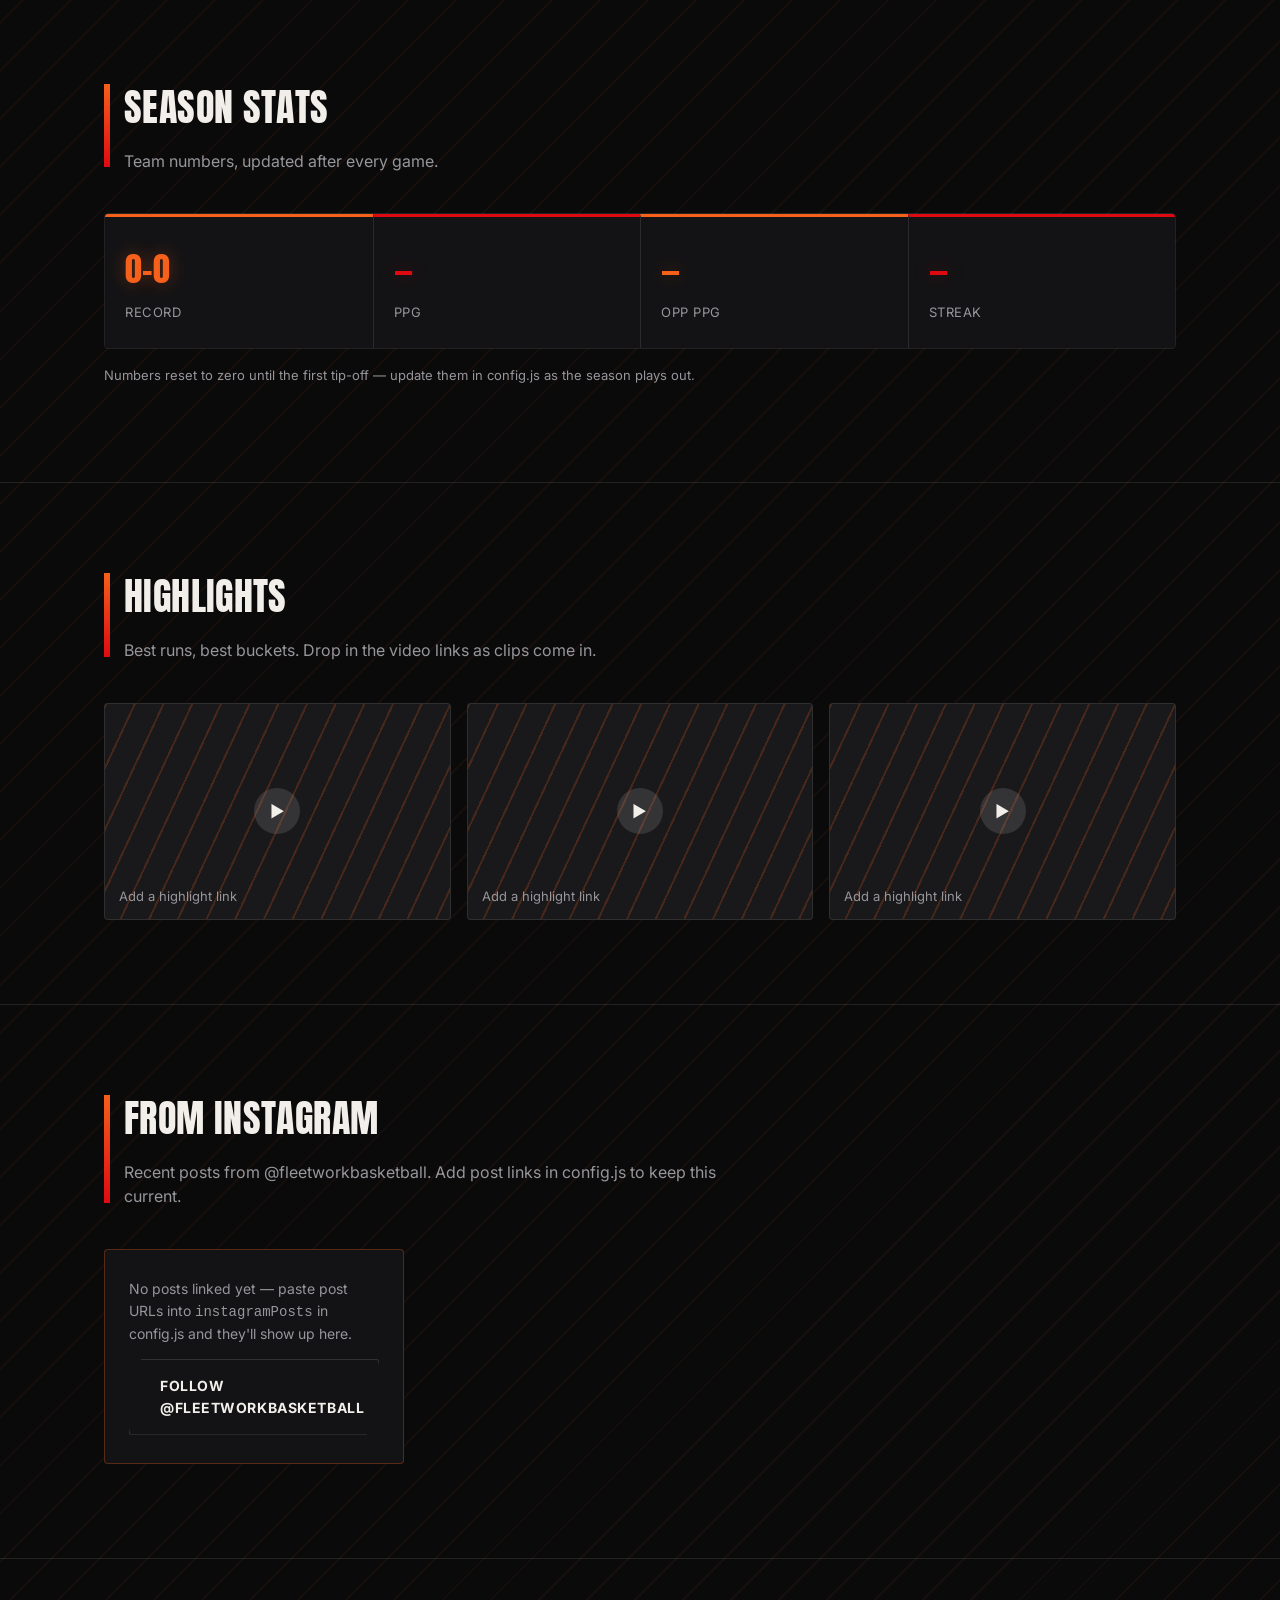
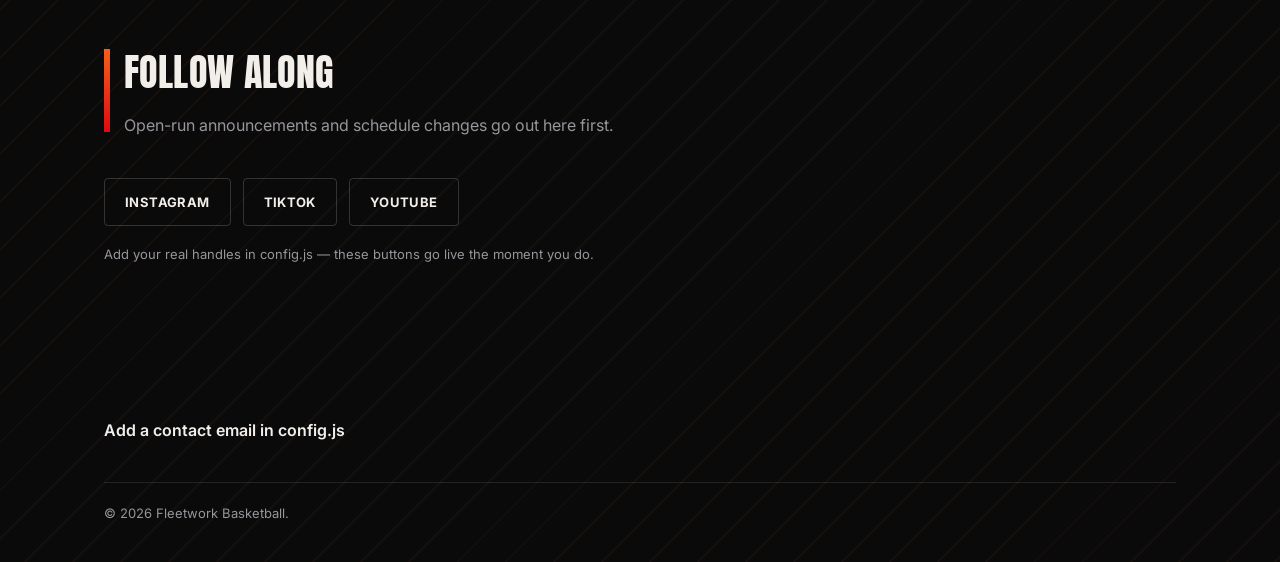
==== commit 9d498202: "Add files via upload" ====
--- a/index.html
+++ b/index.html
@@ -69,7 +69,7 @@
     display: flex; align-items: center; justify-content: center; flex: none; padding: 5px;
   }
   .brand-mark img{ width: 100%; height: 100%; object-fit: contain; }
-  .brand-name{ font-family: 'Anton', sans-serif; font-size: 17px; letter-spacing: 0.02em; }
+  .brand-name{ font-family: 'Anton', sans-serif; font-size: 17px; letter-spacing: 0.02em; text-transform: uppercase; }
 
   nav.primary-nav{ display: flex; gap: 22px; }
   nav.primary-nav a{
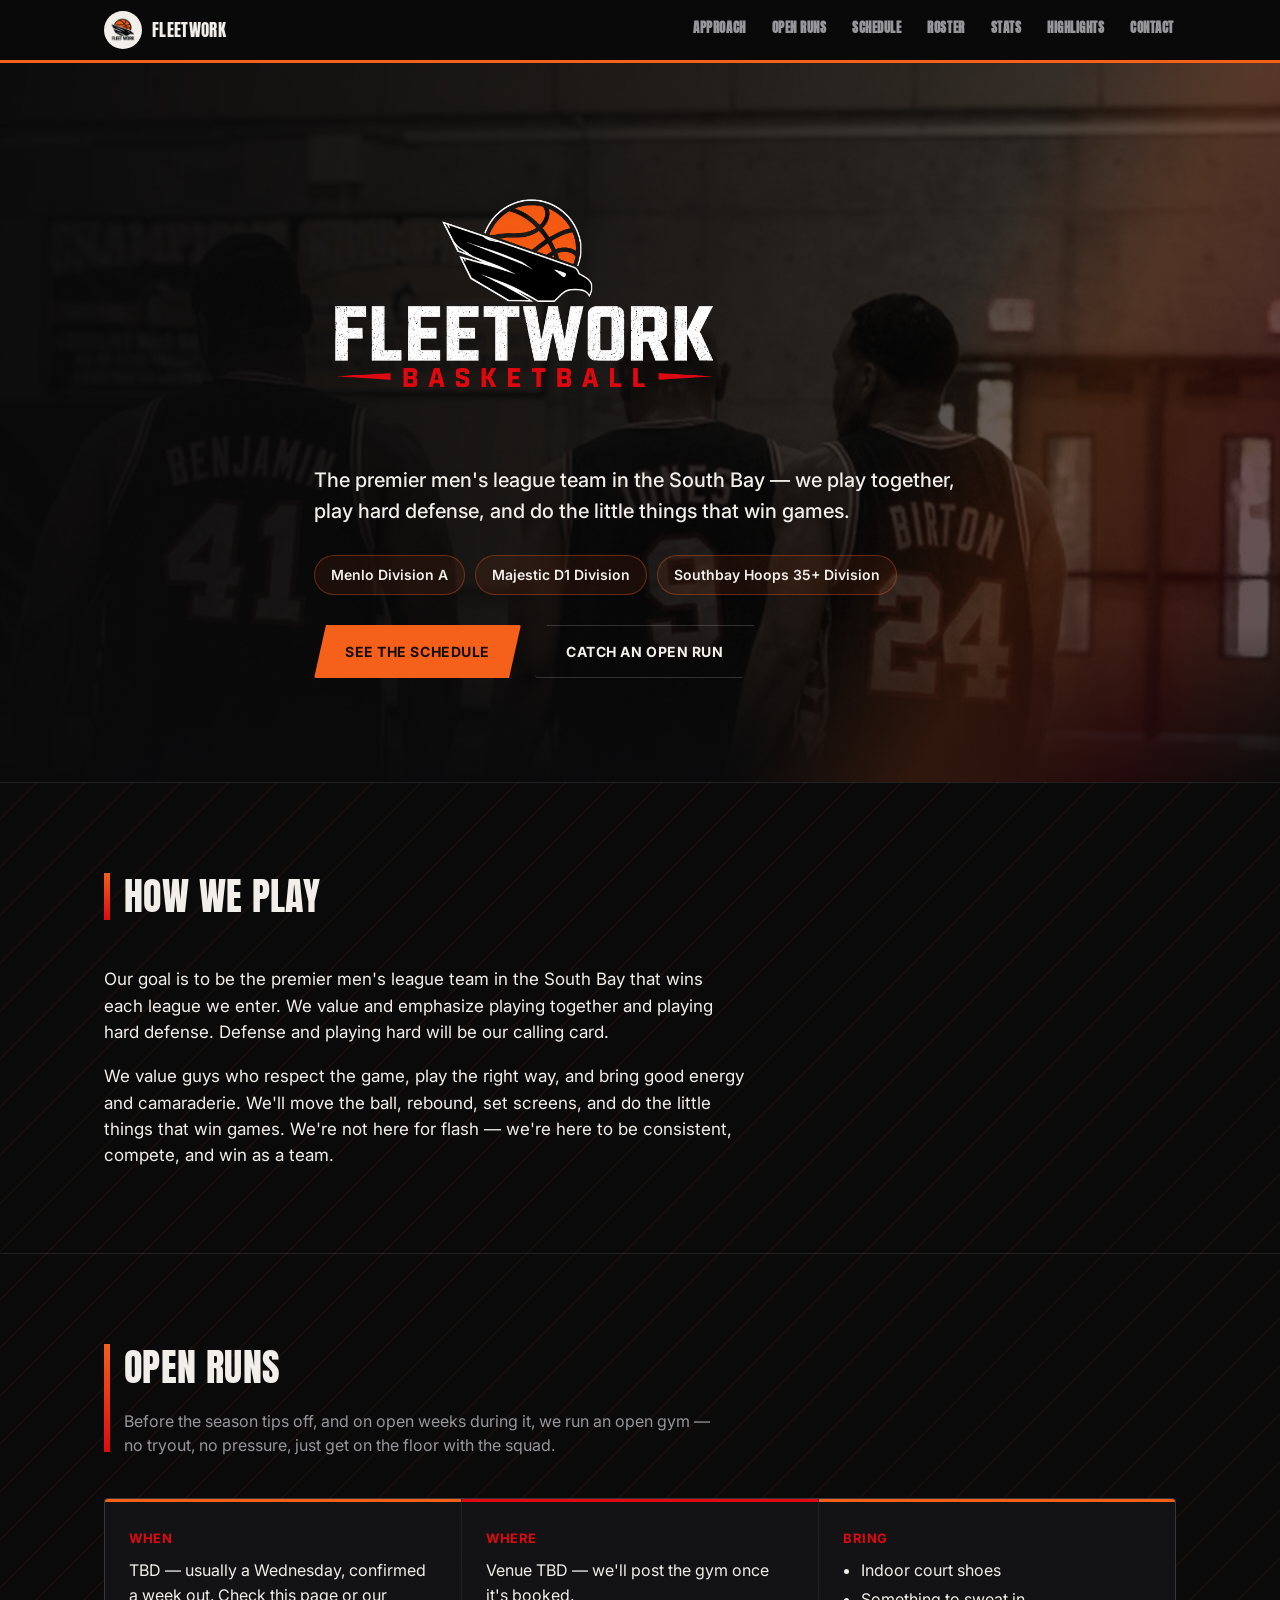
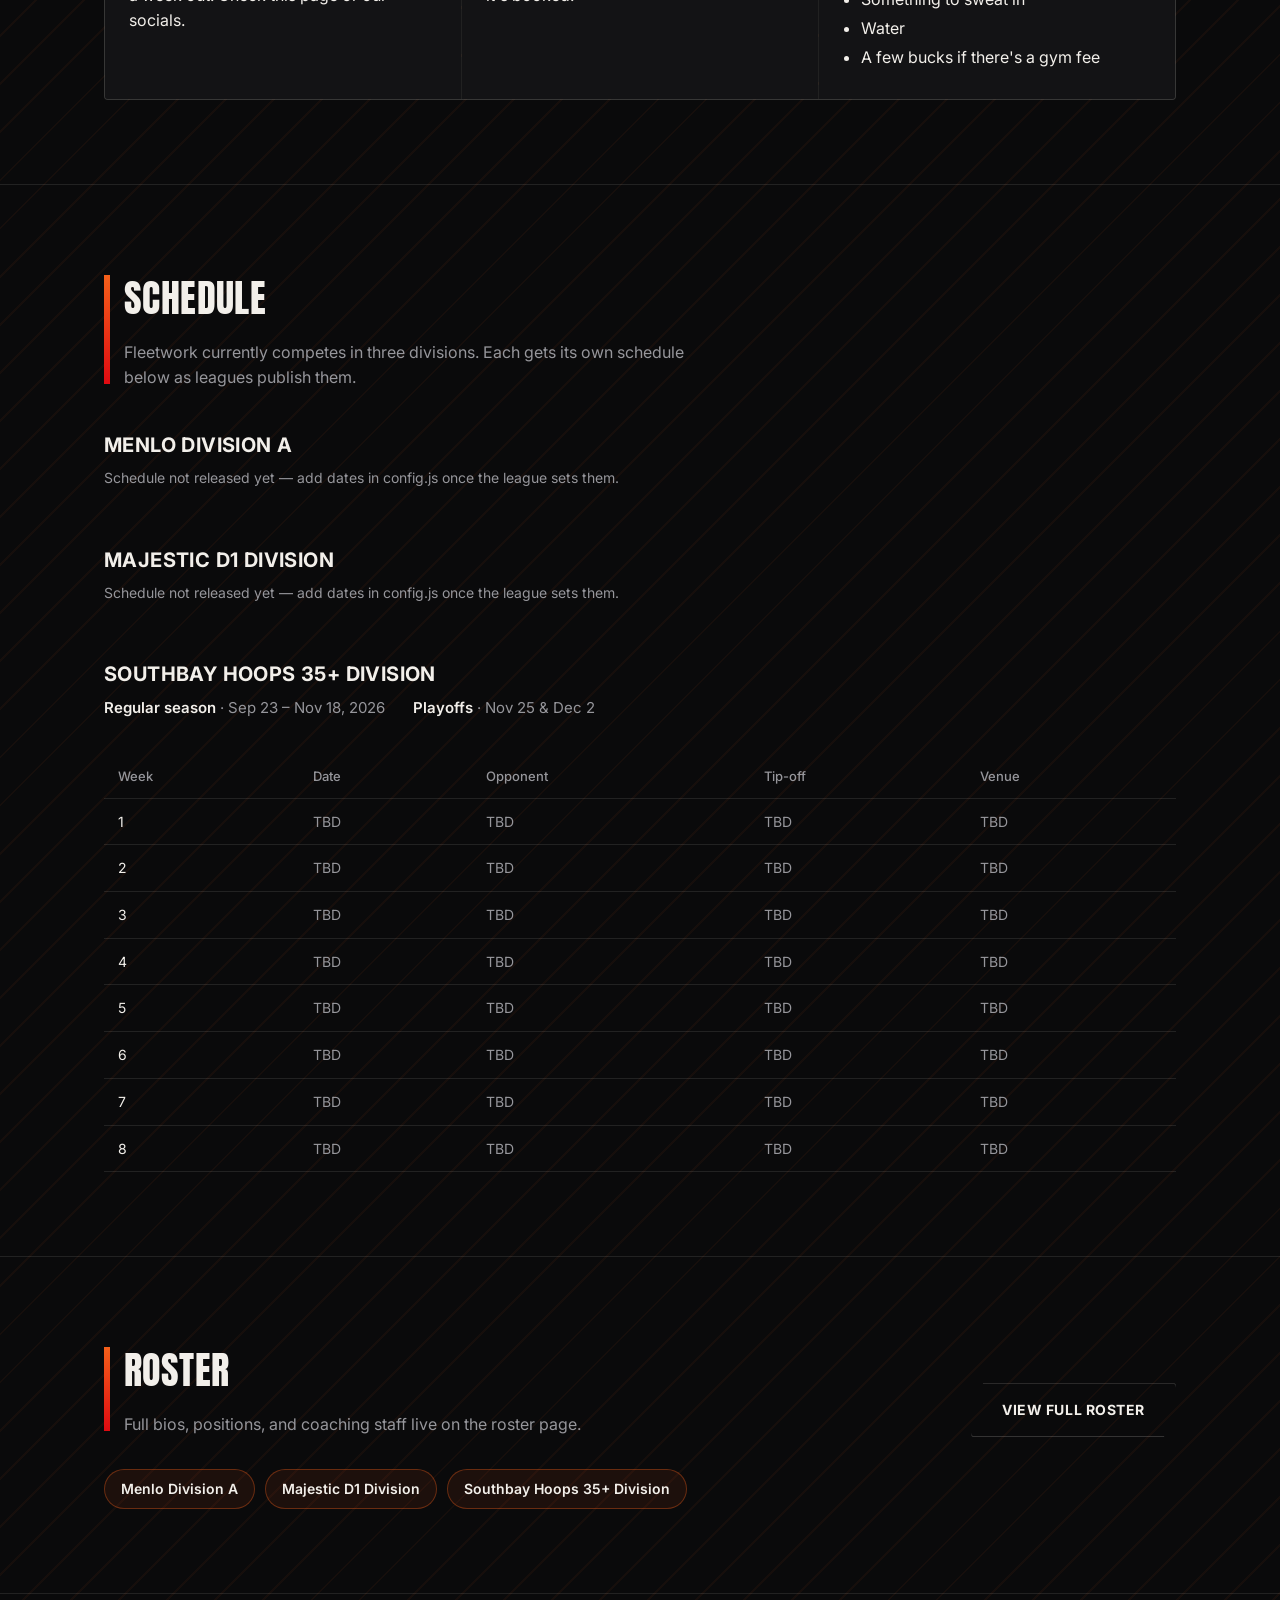
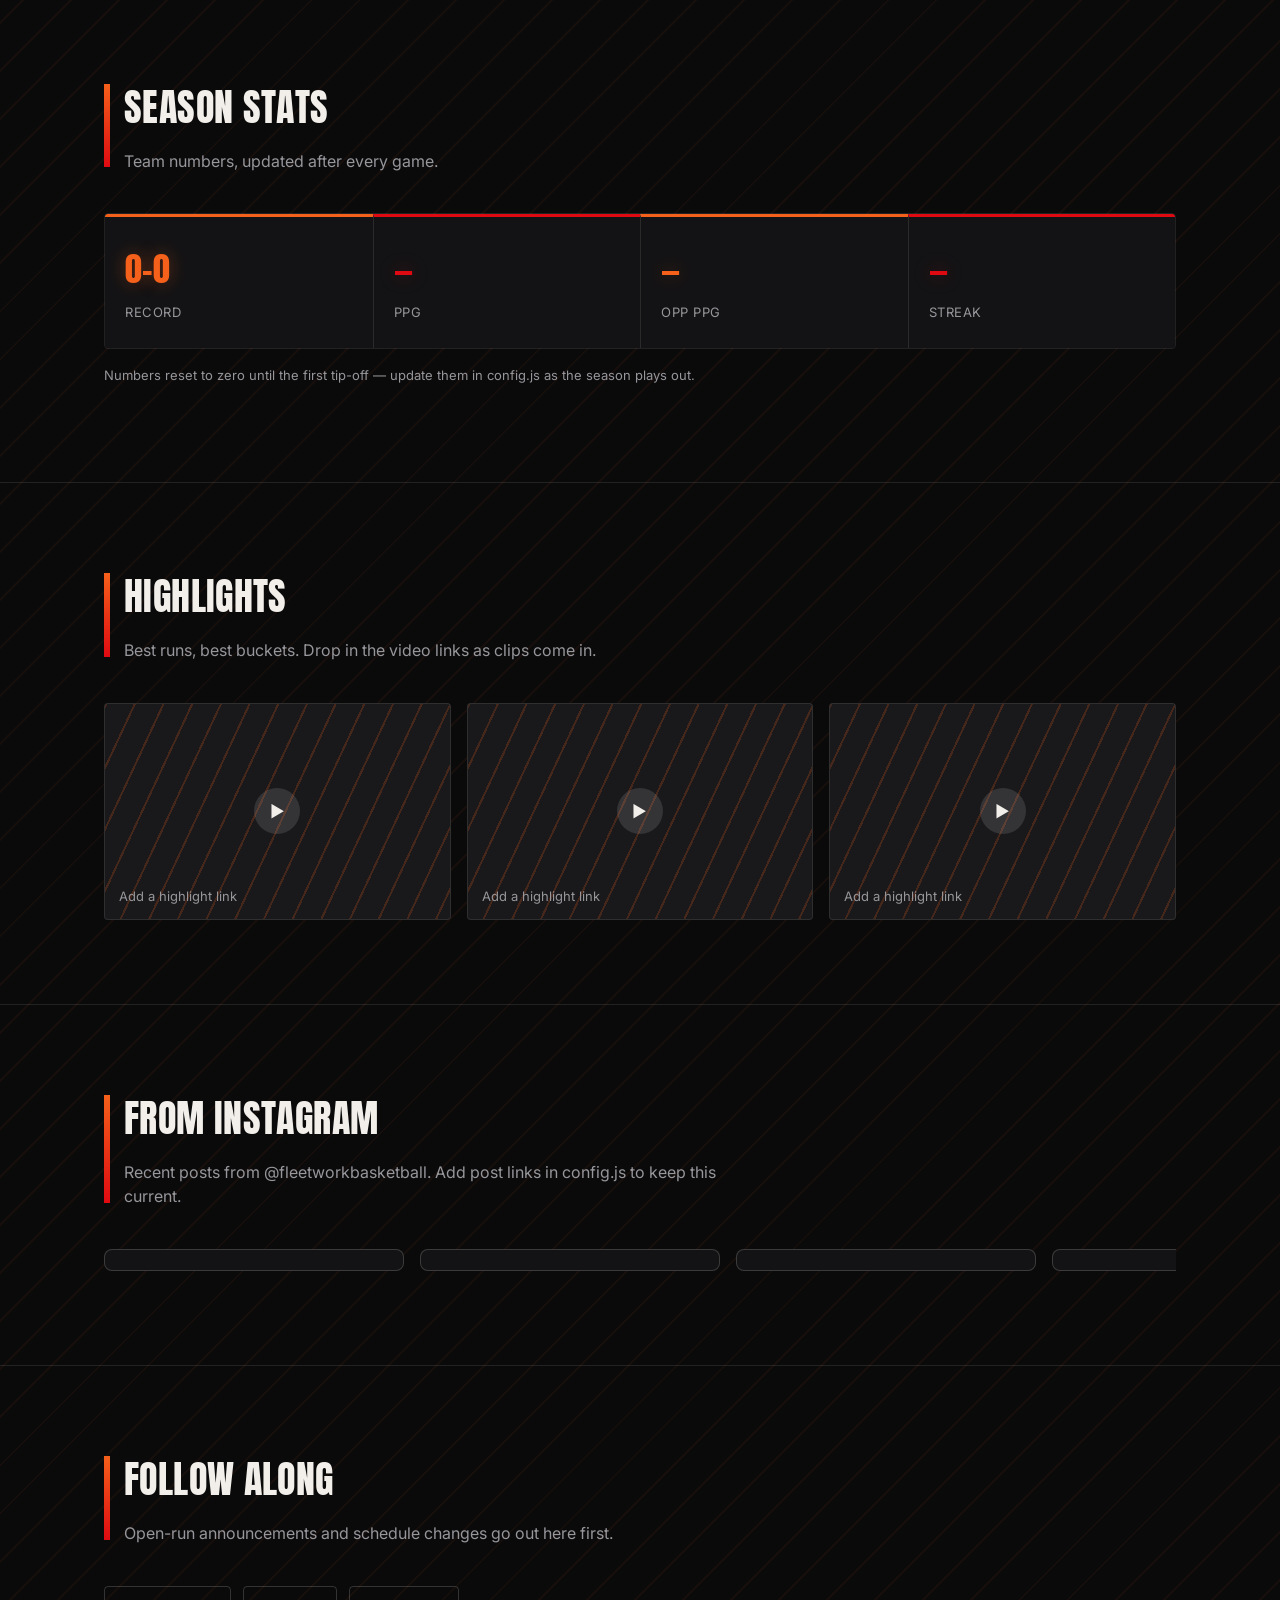
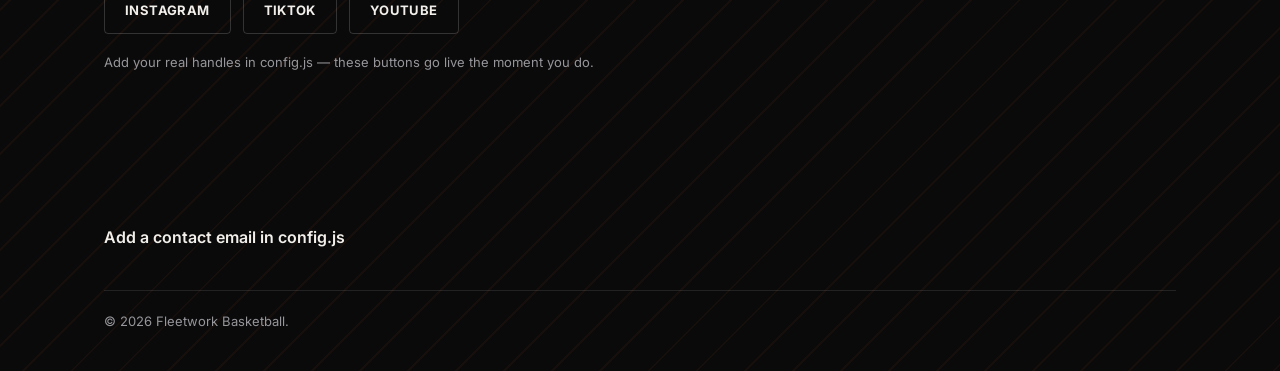
==== commit 1d92e268: "Add files via upload" ====
--- a/index.html
+++ b/index.html
@@ -225,11 +225,16 @@
   @media (max-width: 760px){ .reel-grid{ grid-template-columns: 1fr; } }
 
   /* ---------- instagram carousel ---------- */
-  .ig-carousel{ display: flex; gap: 16px; overflow-x: auto; padding-bottom: 10px; scroll-snap-type: x mandatory; }
+  .ig-carousel{ display: flex; gap: 16px; overflow-x: auto; padding-bottom: 10px; scroll-snap-type: x mandatory; align-items: stretch; }
   .ig-carousel > *{ flex: 0 0 auto; scroll-snap-align: start; }
-  .ig-embed-wrap{ width: 340px; max-width: 80vw; }
+  .ig-embed-wrap{
+    width: 300px; max-width: 80vw; background: var(--bg-panel);
+    border: 1px solid var(--line-strong); border-radius: 8px; padding: 10px;
+    display: flex; align-items: center; justify-content: center; overflow: hidden;
+  }
+  .ig-embed-wrap blockquote.instagram-media{ margin: 0 !important; width: 100% !important; min-width: 0 !important; }
   .ig-follow-card{
-    width: 300px; border: 1px solid rgba(245,96,26,0.3); border-radius: var(--radius);
+    width: 300px; border: 1px solid rgba(245,96,26,0.3); border-radius: 8px;
     padding: 28px 24px; display: flex; flex-direction: column; justify-content: center; gap: 14px;
     background: var(--bg-panel);
   }
@@ -434,9 +439,9 @@
 
   // Instagram: real posts render via Instagram's own oEmbed script (no scraping, no API key).
   // With no post links configured yet, show a follow-out card instead of an empty section.
-  const igCarousel = document.getElementById('igCarousel');
+  const igCarouselEl = document.getElementById('igCarousel');
   if (TEAM.instagramPosts && TEAM.instagramPosts.length){
-    igCarousel.innerHTML = TEAM.instagramPosts.map(url => `
+    igCarouselEl.innerHTML = TEAM.instagramPosts.map(url => `
       <div class="ig-embed-wrap">
         <blockquote class="instagram-media" data-instgrm-permalink="${url}" data-instgrm-version="14" style="margin:0;"></blockquote>
       </div>`).join('');
@@ -444,7 +449,7 @@
     s.async = true; s.src = '//www.instagram.com/embed.js';
     document.body.appendChild(s);
   } else {
-    igCarousel.innerHTML = `
+    igCarouselEl.innerHTML = `
       <div class="ig-follow-card">
         <p>No posts linked yet — paste post URLs into <code>instagramPosts</code> in config.js and they'll show up here.</p>
         <a class="btn btn-outline" href="${TEAM.instagramProfile}" target="_blank" rel="noopener">Follow @fleetworkbasketball</a>
@@ -462,14 +467,14 @@
 
   document.getElementById('year').textContent = new Date().getFullYear();
 
-  const navToggle = document.getElementById('navToggle');
-  const primaryNav = document.getElementById('primaryNav');
-  navToggle.addEventListener('click', () => {
-    const isOpen = primaryNav.classList.toggle('open');
-    navToggle.setAttribute('aria-expanded', String(isOpen));
+  const navToggleEl = document.getElementById('navToggle');
+  const primaryNavEl = document.getElementById('primaryNav');
+  navToggleEl.addEventListener('click', () => {
+    const isOpen = primaryNavEl.classList.toggle('open');
+    navToggleEl.setAttribute('aria-expanded', String(isOpen));
   });
-  primaryNav.querySelectorAll('a').forEach(a => a.addEventListener('click', () => {
-    primaryNav.classList.remove('open'); navToggle.setAttribute('aria-expanded', 'false');
+  primaryNavEl.querySelectorAll('a').forEach(a => a.addEventListener('click', () => {
+    primaryNavEl.classList.remove('open'); navToggleEl.setAttribute('aria-expanded', 'false');
   }));
 </script>
 
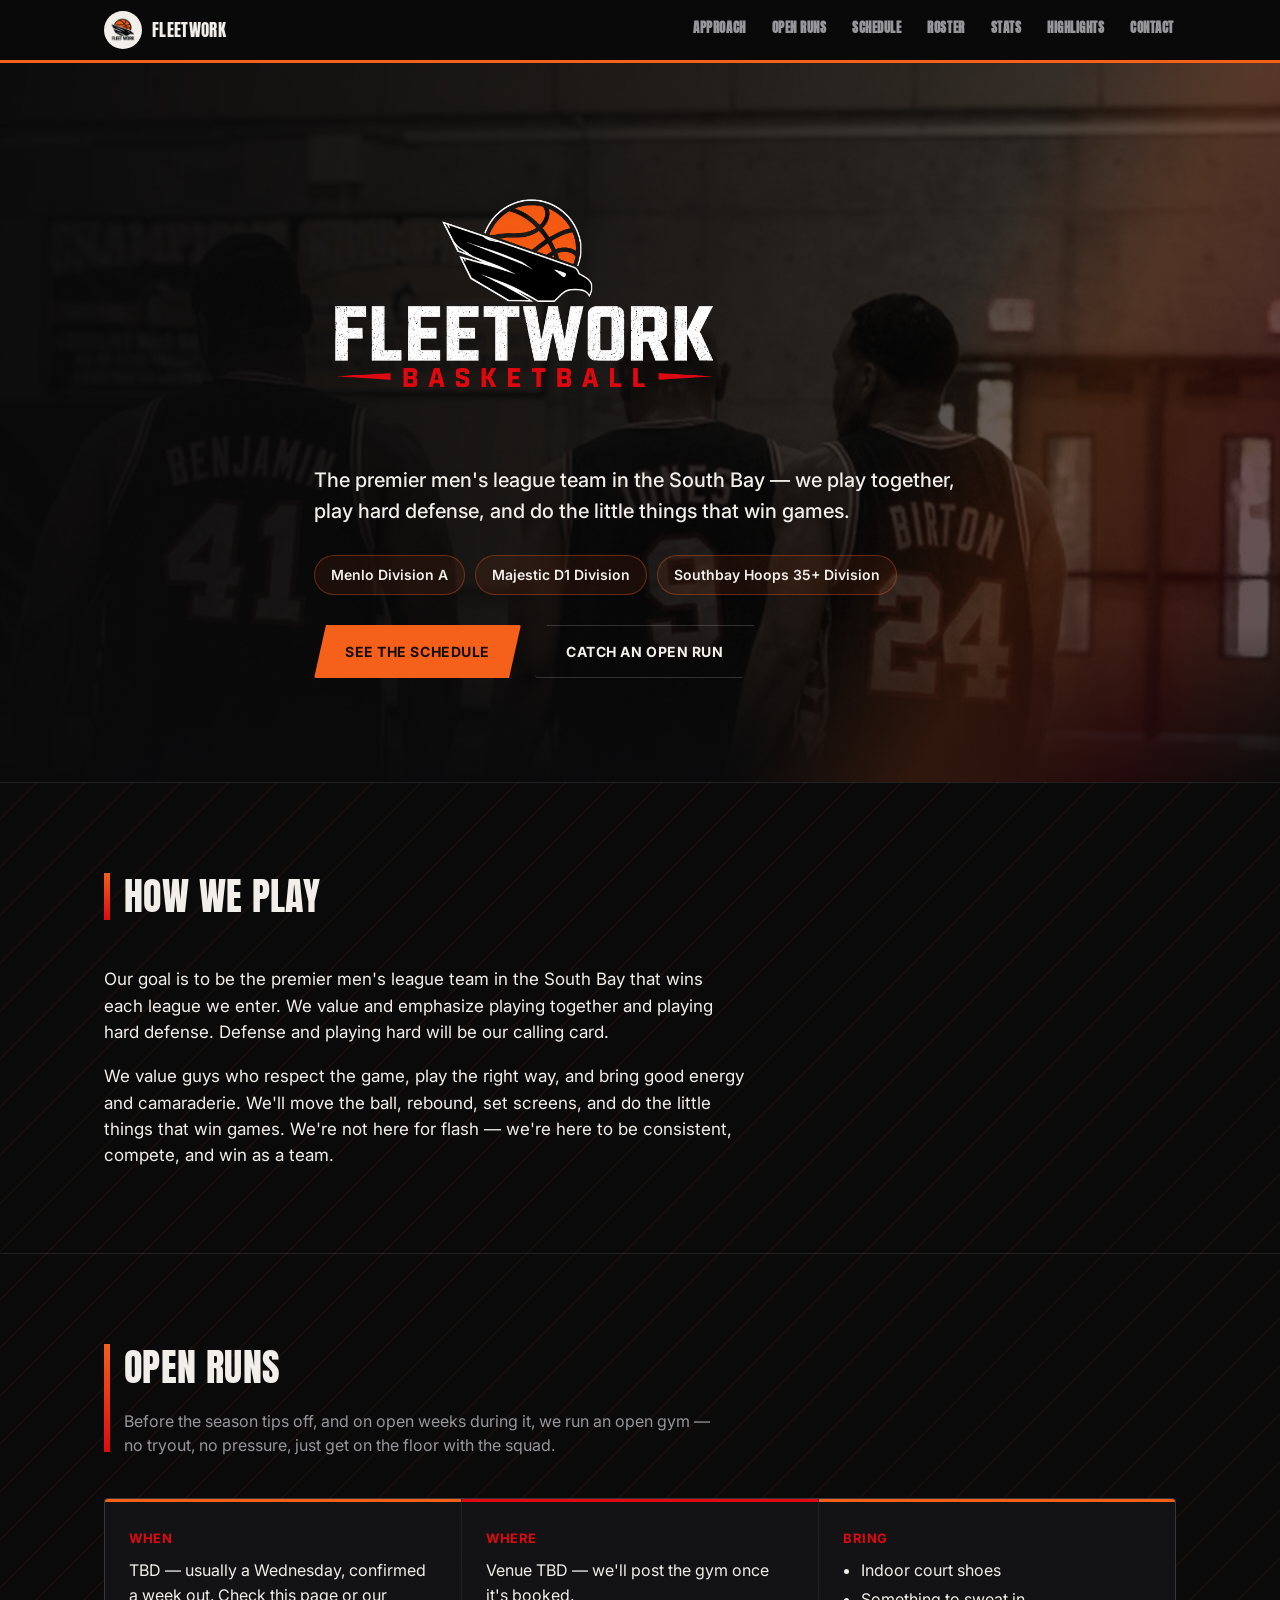
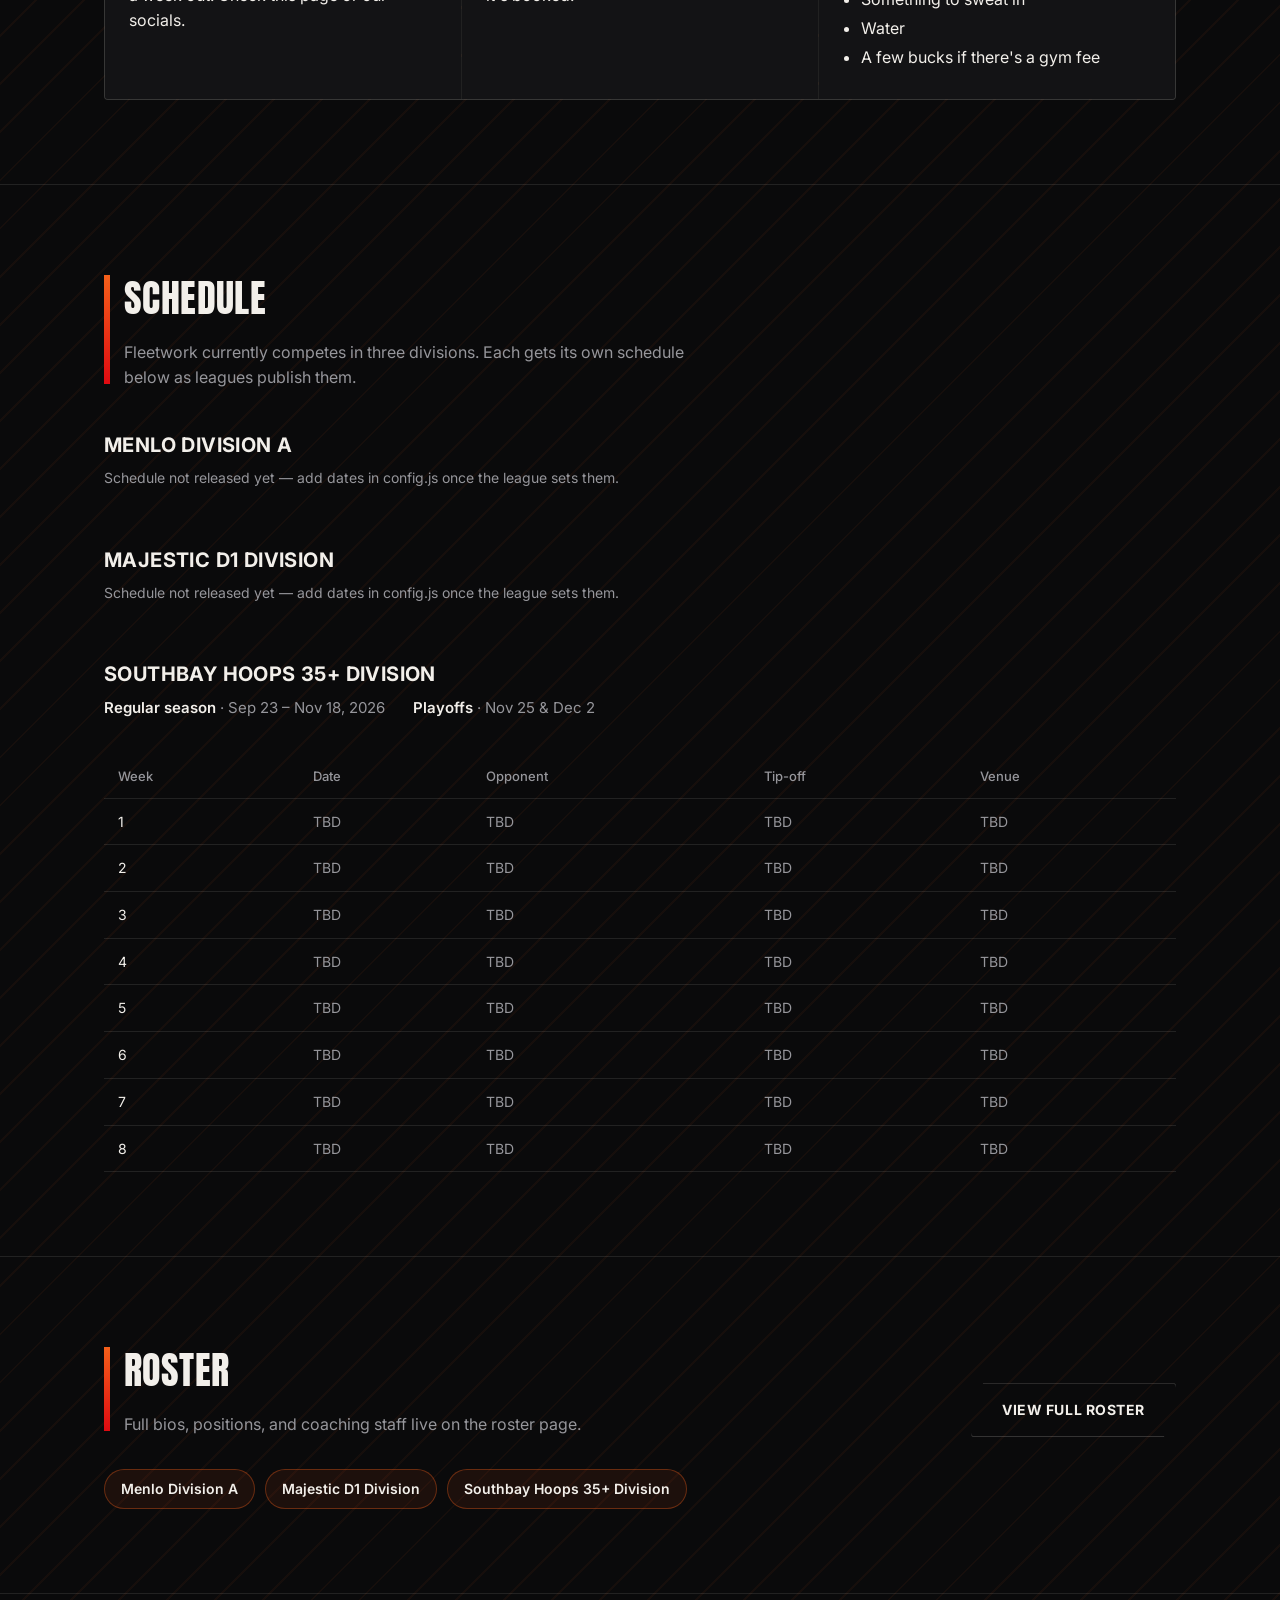
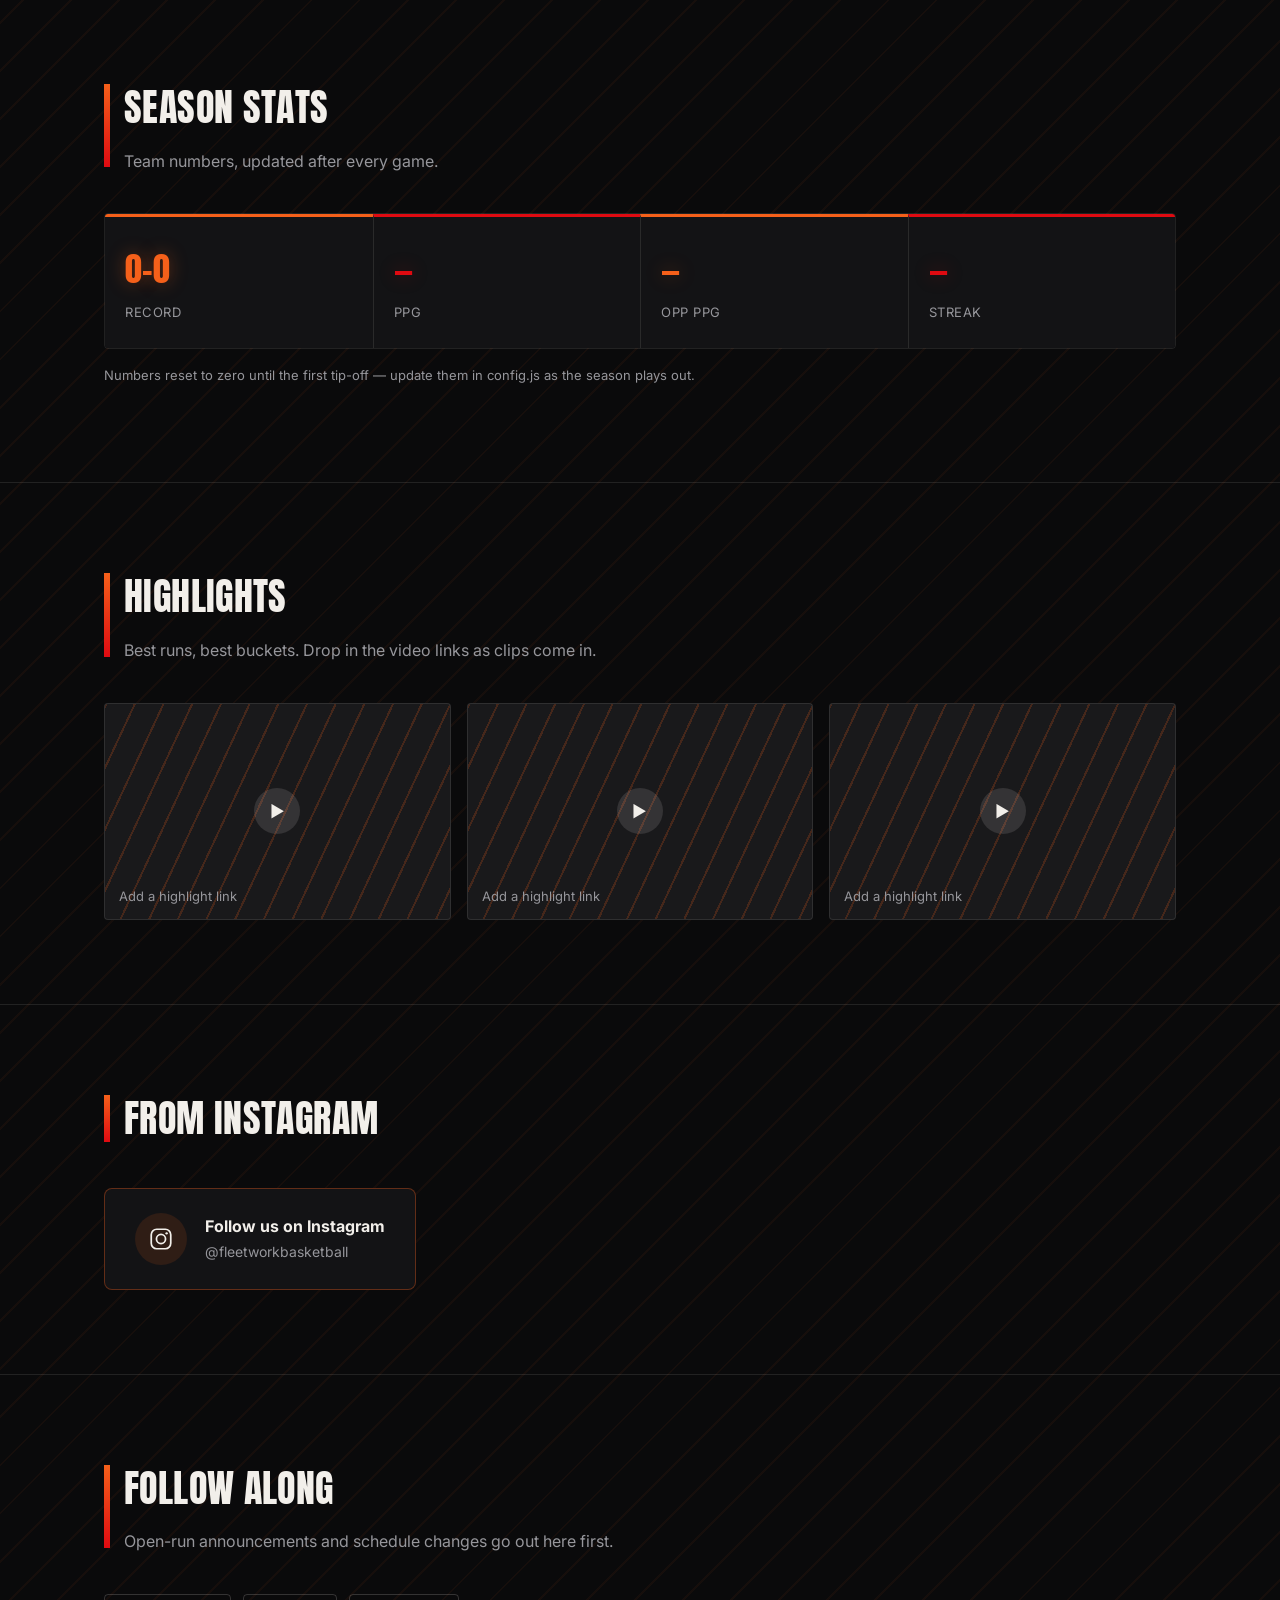
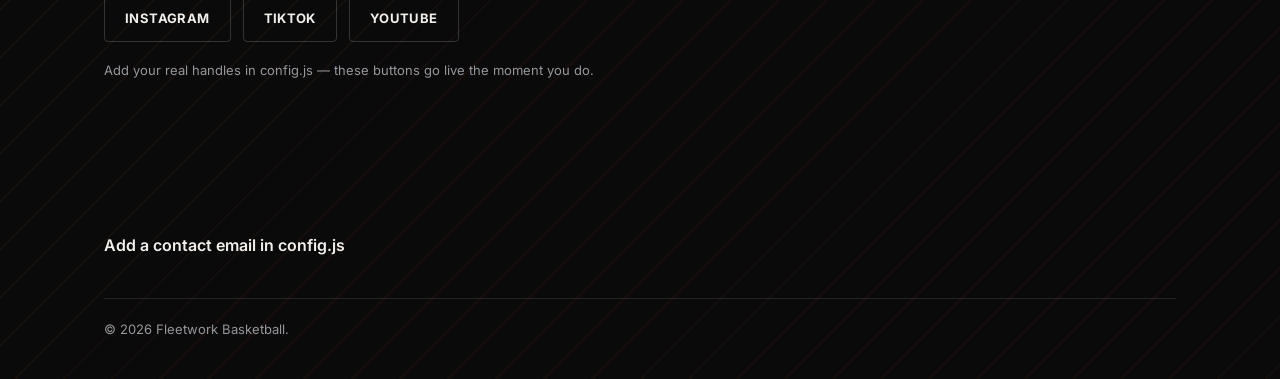
==== commit 2f4c3d54: "Add files via upload" ====
--- a/index.html
+++ b/index.html
@@ -227,18 +227,19 @@
   /* ---------- instagram carousel ---------- */
   .ig-carousel{ display: flex; gap: 16px; overflow-x: auto; padding-bottom: 10px; scroll-snap-type: x mandatory; align-items: stretch; }
   .ig-carousel > *{ flex: 0 0 auto; scroll-snap-align: start; }
-  .ig-embed-wrap{
-    width: 300px; max-width: 80vw; background: var(--bg-panel);
-    border: 1px solid var(--line-strong); border-radius: 8px; padding: 10px;
-    display: flex; align-items: center; justify-content: center; overflow: hidden;
-  }
-  .ig-embed-wrap blockquote.instagram-media{ margin: 0 !important; width: 100% !important; min-width: 0 !important; }
-  .ig-follow-card{
-    width: 300px; border: 1px solid rgba(245,96,26,0.3); border-radius: 8px;
-    padding: 28px 24px; display: flex; flex-direction: column; justify-content: center; gap: 14px;
-    background: var(--bg-panel);
-  }
-  .ig-follow-card p{ margin: 0; color: var(--text-muted); font-size: 14px; }
+  .ig-follow-block{
+    display: inline-flex; align-items: center; gap: 18px; padding: 24px 30px;
+    background: var(--bg-panel); border: 1px solid rgba(245,96,26,0.35); border-radius: 8px;
+    text-decoration: none; color: var(--text); transition: border-color .15s, transform .15s;
+  }
+  .ig-follow-block:hover{ border-color: var(--orange); transform: translateY(-2px); }
+  .ig-follow-icon{
+    width: 52px; height: 52px; border-radius: 50%; flex: none;
+    background: rgba(245,96,26,0.12); display: flex; align-items: center; justify-content: center;
+  }
+  .ig-follow-icon svg{ width: 26px; height: 26px; }
+  .ig-follow-title{ display: block; font-weight: 700; font-size: 16px; }
+  .ig-follow-handle{ display: block; color: var(--text-muted); font-size: 14px; margin-top: 2px; }
 
   /* ---------- social ---------- */
   .social-row{ display: flex; gap: 12px; flex-wrap: wrap; }
@@ -364,9 +365,20 @@
     <div class="wrap">
       <div class="section-head">
         <h2>From Instagram</h2>
-        <p>Recent posts from @fleetworkbasketball. Add post links in config.js to keep this current.</p>
-      </div>
-      <div class="ig-carousel" id="igCarousel"><!-- filled by JS --></div>
+      </div>
+      <a class="ig-follow-block" id="igFollowBlock" href="#" target="_blank" rel="noopener">
+        <span class="ig-follow-icon">
+          <svg viewBox="0 0 24 24" fill="none" xmlns="http://www.w3.org/2000/svg" aria-hidden="true">
+            <rect x="3" y="3" width="18" height="18" rx="5" stroke="currentColor" stroke-width="1.6"/>
+            <circle cx="12" cy="12" r="4.2" stroke="currentColor" stroke-width="1.6"/>
+            <circle cx="17.2" cy="6.8" r="1.1" fill="currentColor"/>
+          </svg>
+        </span>
+        <span class="ig-follow-text">
+          <span class="ig-follow-title">Follow us on Instagram</span>
+          <span class="ig-follow-handle" id="igFollowHandle"></span>
+        </span>
+      </a>
     </div>
   </section>
 
@@ -437,24 +449,10 @@
       <span class="reel-play" aria-hidden="true">▶</span><span class="reel-caption">${h.caption}</span>
     </a>`).join('');
 
-  // Instagram: real posts render via Instagram's own oEmbed script (no scraping, no API key).
-  // With no post links configured yet, show a follow-out card instead of an empty section.
-  const igCarouselEl = document.getElementById('igCarousel');
-  if (TEAM.instagramPosts && TEAM.instagramPosts.length){
-    igCarouselEl.innerHTML = TEAM.instagramPosts.map(url => `
-      <div class="ig-embed-wrap">
-        <blockquote class="instagram-media" data-instgrm-permalink="${url}" data-instgrm-version="14" style="margin:0;"></blockquote>
-      </div>`).join('');
-    const s = document.createElement('script');
-    s.async = true; s.src = '//www.instagram.com/embed.js';
-    document.body.appendChild(s);
-  } else {
-    igCarouselEl.innerHTML = `
-      <div class="ig-follow-card">
-        <p>No posts linked yet — paste post URLs into <code>instagramPosts</code> in config.js and they'll show up here.</p>
-        <a class="btn btn-outline" href="${TEAM.instagramProfile}" target="_blank" rel="noopener">Follow @fleetworkbasketball</a>
-      </div>`;
-  }
+  // Instagram: single "follow us" link out to the real profile.
+  const igHandle = TEAM.instagramProfile.replace(/^https?:\/\/(www\.)?instagram\.com\//i, '@').replace(/\/$/, '');
+  document.getElementById('igFollowBlock').href = TEAM.instagramProfile;
+  document.getElementById('igFollowHandle').textContent = igHandle;
 
   const socialMeta = { instagram: "Instagram", tiktok: "TikTok", youtube: "YouTube" };
   document.getElementById('socialRow').innerHTML = Object.entries(TEAM.socials).map(([key, url]) => `
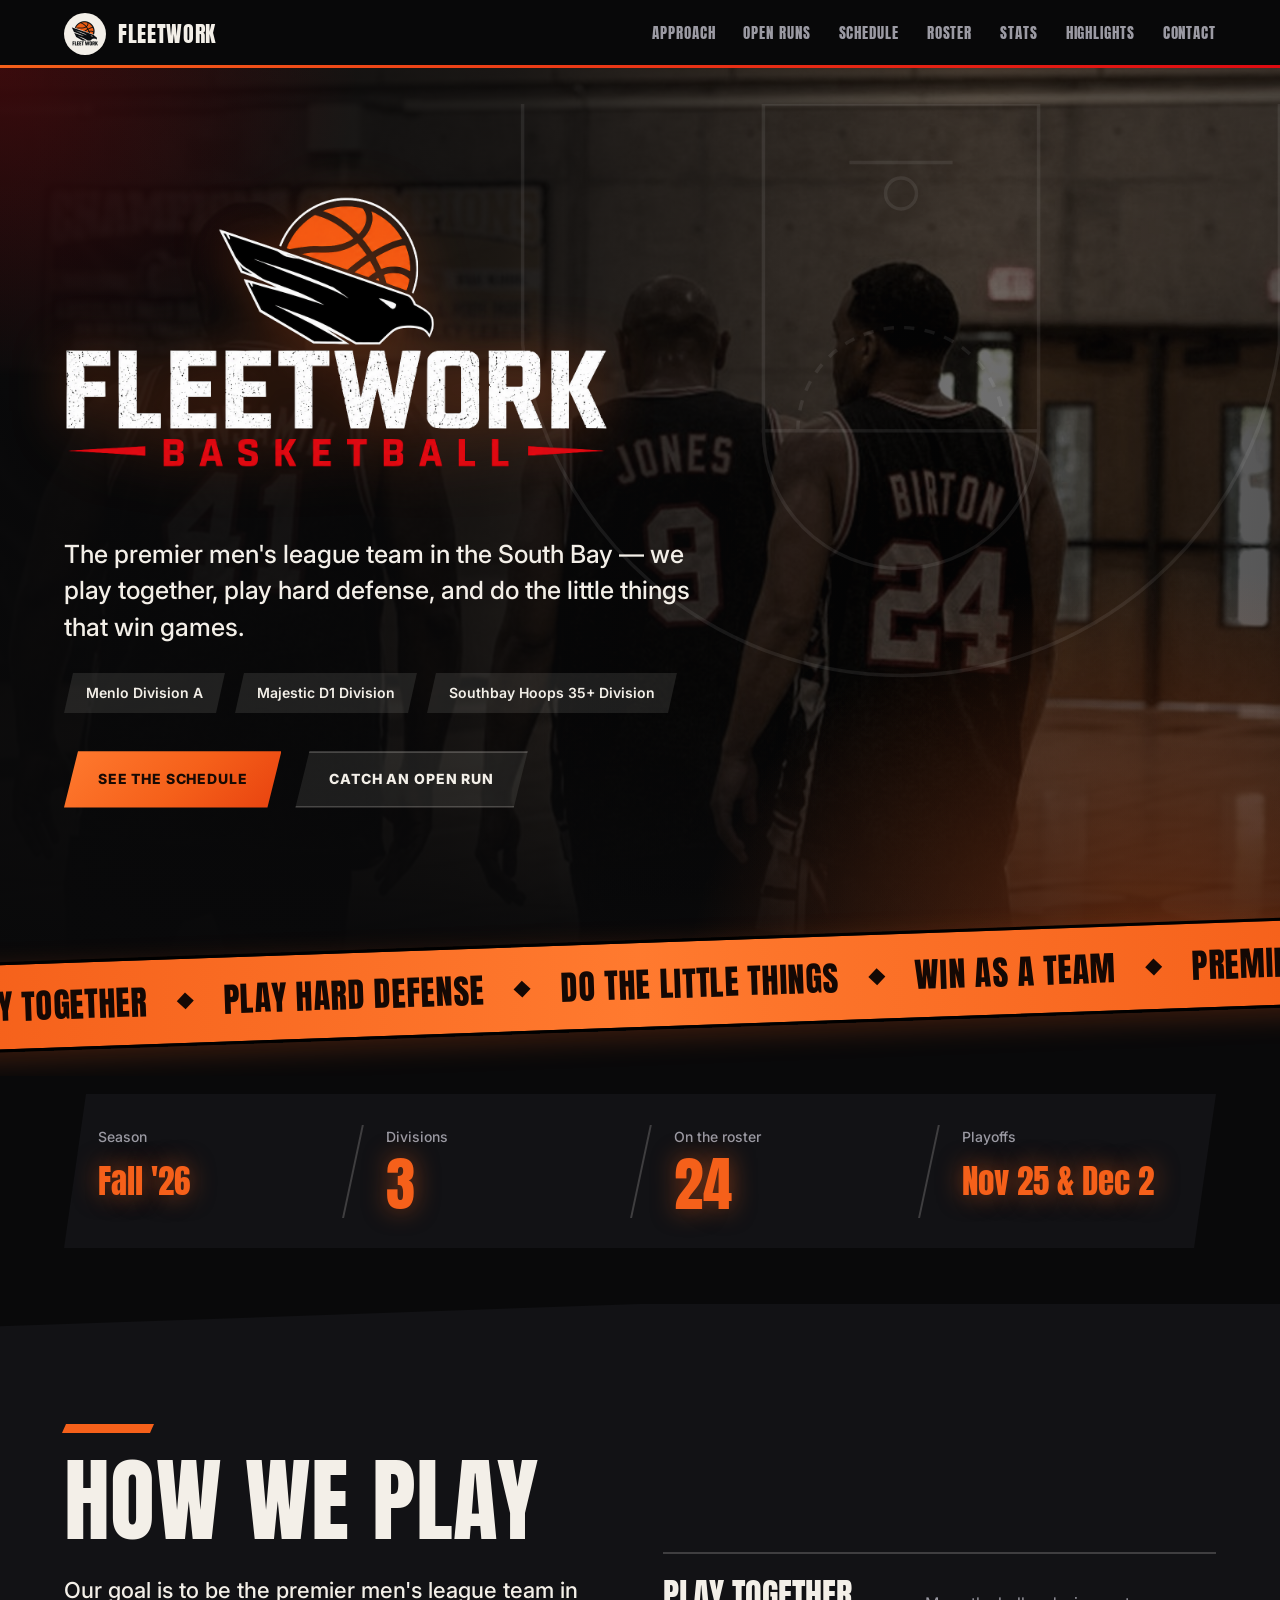
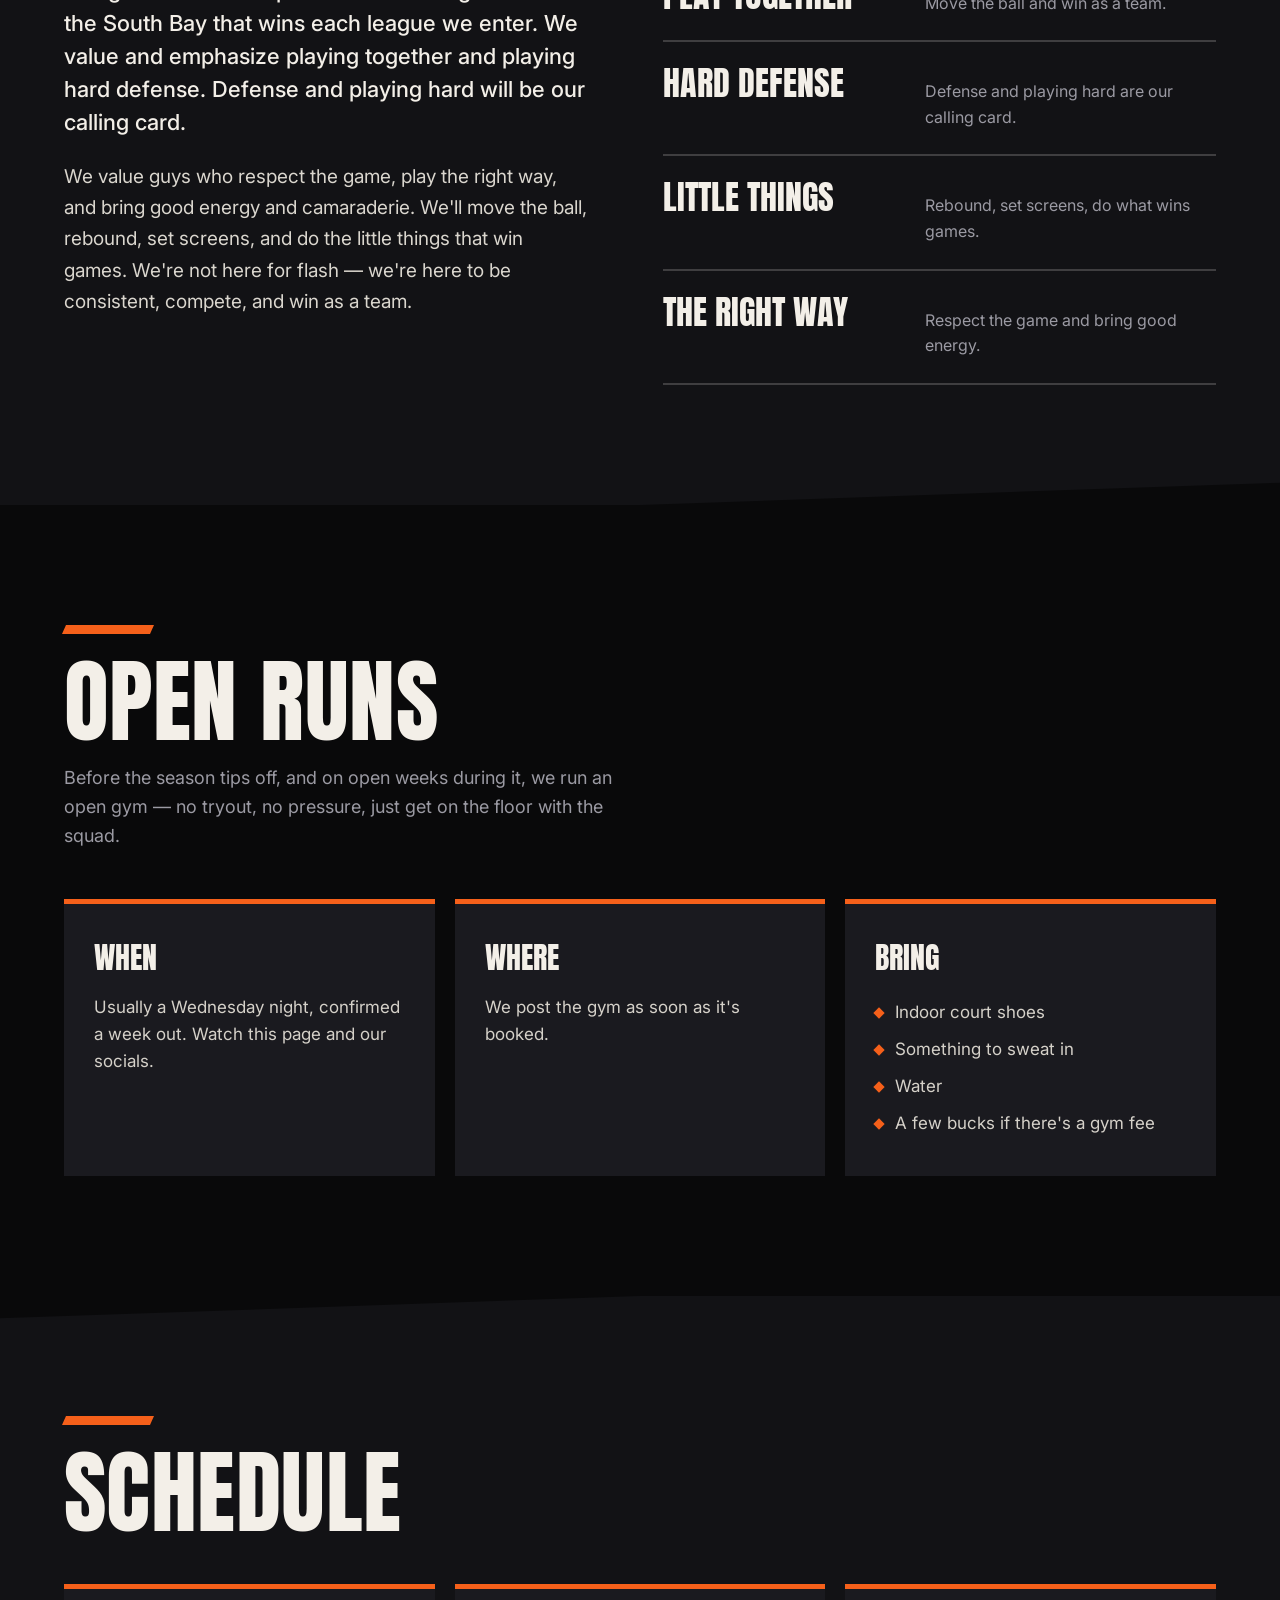
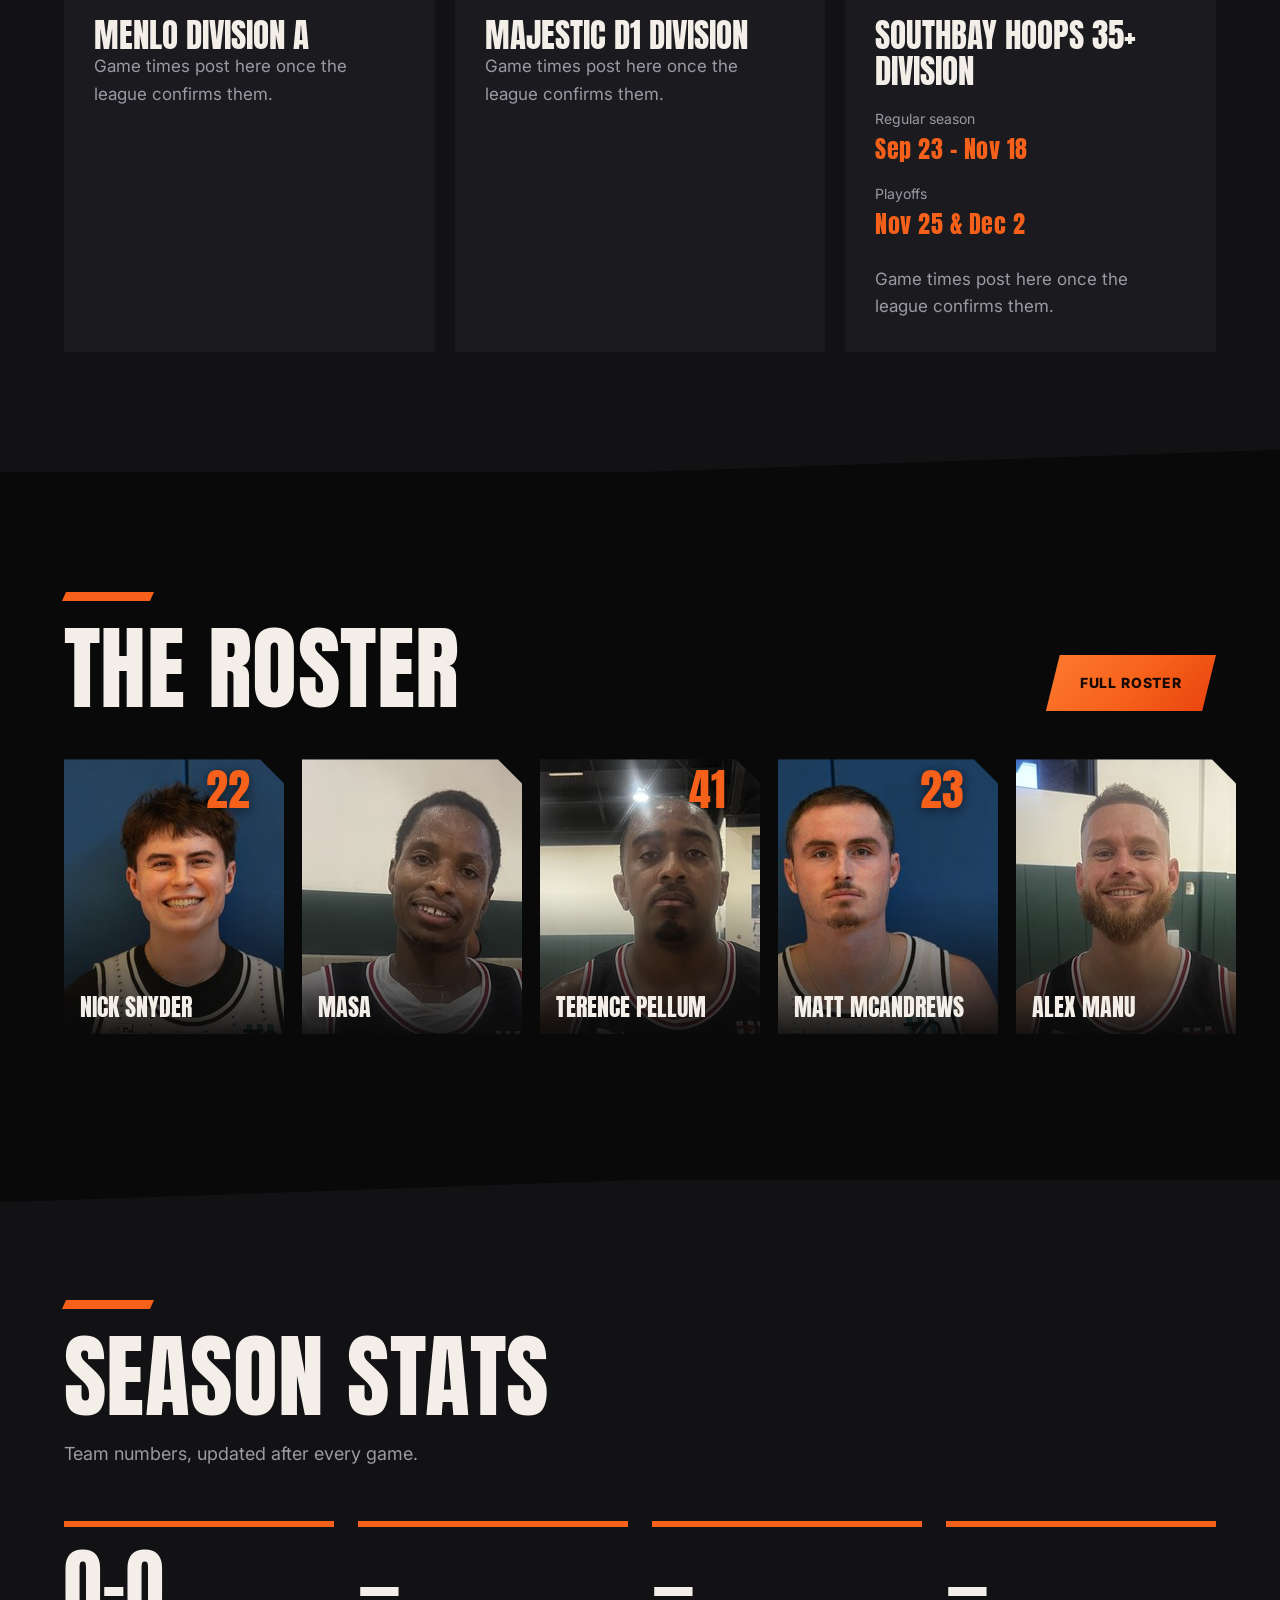
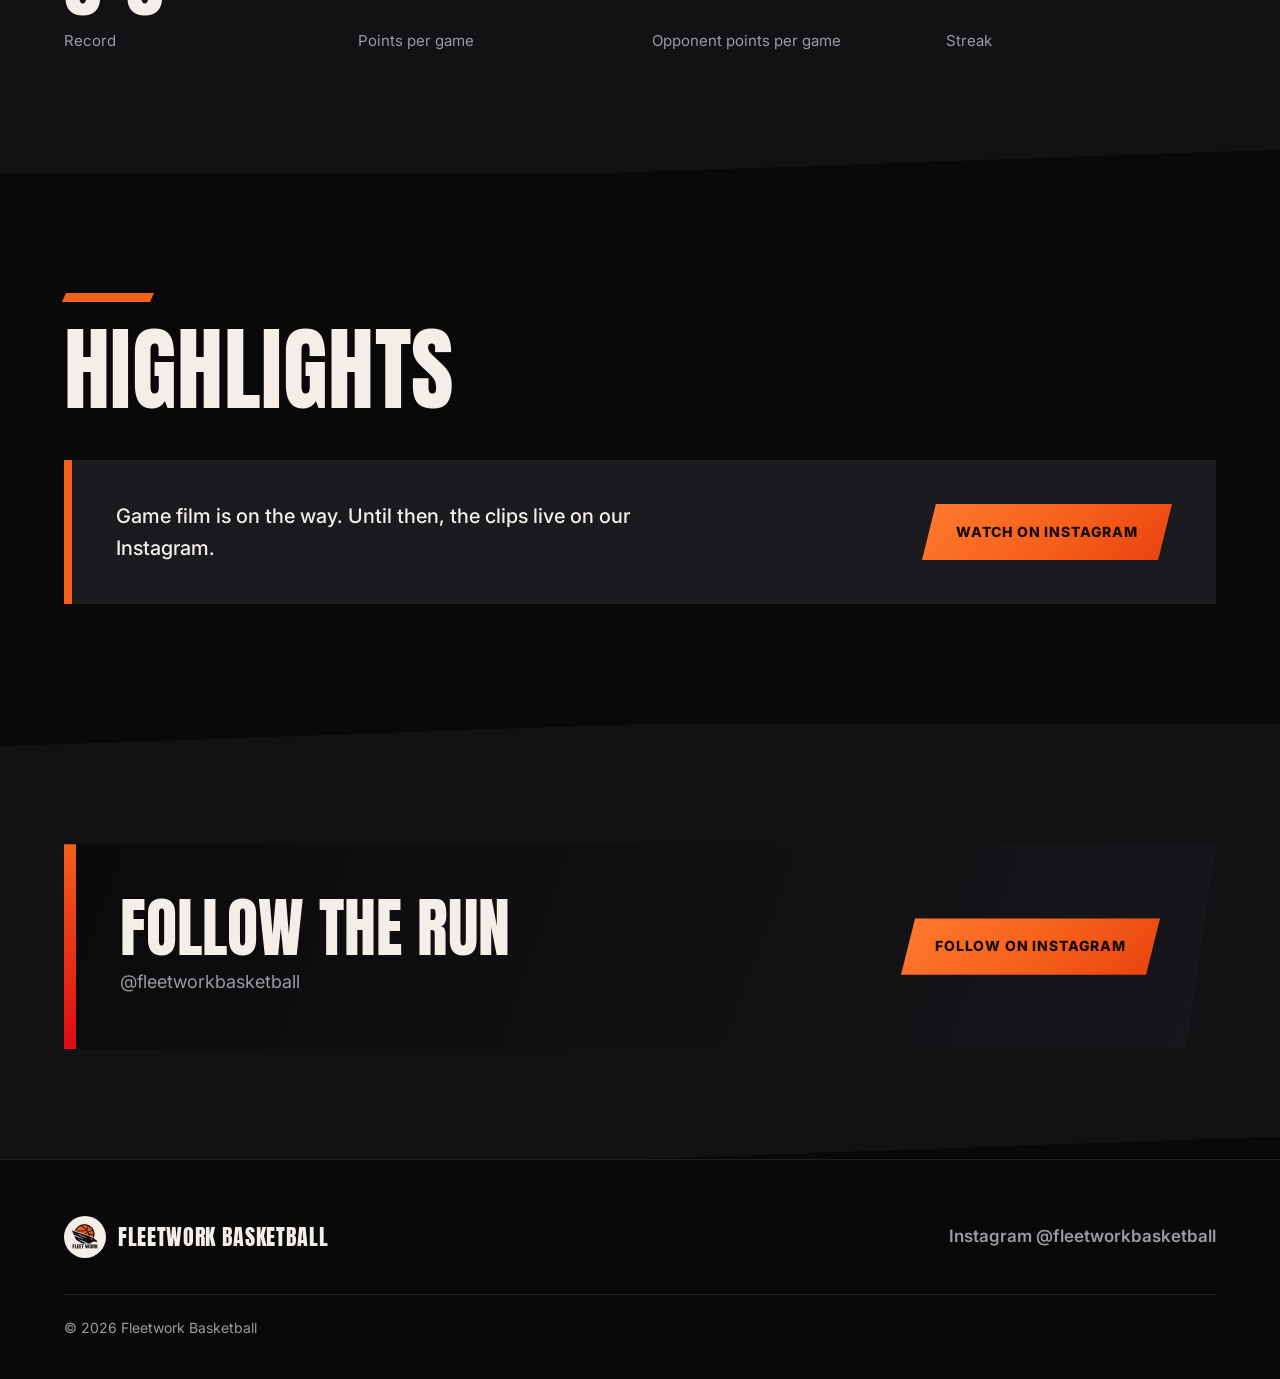
==== commit 1e61fc0d: "Add files via upload" ====
--- a/index.html
+++ b/index.html
@@ -5,476 +5,232 @@
 <meta name="viewport" content="width=device-width, initial-scale=1.0">
 <title>Fleetwork Basketball — San Jose</title>
 <meta name="description" content="Fleetwork — a premier men's league basketball team based in San Jose. Open runs, schedule, roster, stats, and highlights.">
+<meta name="theme-color" content="#09090A">
+<meta property="og:title" content="Fleetwork Basketball">
+<meta property="og:description" content="The premier men's league team in the South Bay. We play together, play hard defense, and do the little things that win games.">
+<meta property="og:image" content="https://www.fleetworkbasketball.com/assets/team-photo.jpg">
 <link rel="icon" href="assets/logo-mark.png">
 <link rel="preconnect" href="https://fonts.googleapis.com">
 <link rel="preconnect" href="https://fonts.gstatic.com" crossorigin>
-<link href="https://fonts.googleapis.com/css2?family=Anton&family=Inter:wght@400;500;600;700&display=swap" rel="stylesheet">
-<style>
-  :root{
-    --bg: #0A0A0B;
-    --bg-panel: #131315;
-    --bg-panel-2: #19191B;
-    --orange: #F5601A;
-    --red: #DF0A11;
-    --text: #F2EFEA;
-    --text-muted: #96969B;
-    --line: rgba(242,239,234,0.10);
-    --line-strong: rgba(242,239,234,0.18);
-    --radius: 4px;
-    --maxw: 1120px;
-  }
-
-  *{ box-sizing: border-box; }
-  html{ scroll-behavior: smooth; }
-  @media (prefers-reduced-motion: reduce){
-    html{ scroll-behavior: auto; }
-    *{ animation-duration: 0.001ms !important; animation-iteration-count: 1 !important; transition-duration: 0.001ms !important; }
-  }
-
-  body{
-    margin: 0;
-    background:
-      repeating-linear-gradient(135deg, rgba(245,96,26,0.05) 0px, rgba(245,96,26,0.05) 2px, transparent 2px, transparent 34px),
-      var(--bg);
-    color: var(--text);
-    font-family: 'Inter', system-ui, sans-serif;
-    font-size: 16px;
-    line-height: 1.55;
-    -webkit-font-smoothing: antialiased;
-  }
-
-  a{ color: inherit; }
-  img{ max-width: 100%; display: block; }
-
-  .display{ font-family: 'Anton', 'Inter', sans-serif; font-weight: 400; letter-spacing: 0.01em; }
-
-  .wrap{ max-width: var(--maxw); margin: 0 auto; padding: 0 24px; }
-
-  :focus-visible{ outline: 2px solid var(--orange); outline-offset: 3px; }
-
-  /* ---------- header / scorebug ---------- */
-  header.scorebug{
-    position: sticky; top: 0; z-index: 50;
-    background: rgba(10,10,11,0.92);
-    backdrop-filter: blur(8px);
-    border-bottom: 3px solid var(--orange);
-  }
-  .scorebug-inner{
-    max-width: var(--maxw); margin: 0 auto; padding: 0 24px;
-    height: 60px; display: flex; align-items: center; justify-content: space-between; gap: 20px;
-  }
-  .brand{ display: flex; align-items: center; gap: 10px; text-decoration: none; }
-  .brand-mark{
-    width: 38px; height: 38px; border-radius: 50%; background: var(--text);
-    display: flex; align-items: center; justify-content: center; flex: none; padding: 5px;
-  }
-  .brand-mark img{ width: 100%; height: 100%; object-fit: contain; }
-  .brand-name{ font-family: 'Anton', sans-serif; font-size: 17px; letter-spacing: 0.02em; text-transform: uppercase; }
-
-  nav.primary-nav{ display: flex; gap: 22px; }
-  nav.primary-nav a{
-    text-decoration: none; color: var(--text-muted); font-size: 13px; font-weight: 700;
-    font-family: 'Anton', sans-serif; text-transform: uppercase; letter-spacing: 0.04em;
-    padding: 8px 2px; border-bottom: 3px solid transparent; transition: color .15s, border-color .15s;
-    white-space: nowrap;
-  }
-  nav.primary-nav a:hover{ color: var(--text); border-color: var(--orange); }
-  .nav-toggle{ display: none; background: none; border: 1px solid var(--line-strong); color: var(--text); padding: 8px 10px; border-radius: var(--radius); font-size: 20px; line-height: 1; }
-
-  @media (max-width: 820px){
-    nav.primary-nav{
-      position: absolute; top: 60px; left: 0; right: 0;
-      background: var(--bg-panel); border-bottom: 3px solid var(--orange);
-      flex-direction: column; gap: 0; padding: 6px 0;
-      display: none;
-    }
-    nav.primary-nav.open{ display: flex; }
-    nav.primary-nav a{ padding: 14px 24px; border-bottom: 1px solid var(--line); }
-    .nav-toggle{ display: block; }
-  }
-
-  /* ---------- hero ---------- */
-  .hero{ padding: 100px 0 96px; position: relative; overflow: hidden; }
-  .hero-bg{ position: absolute; inset: 0; z-index: 0; }
-  .hero-bg img{
-    width: 100%; height: 100%; object-fit: cover; object-position: top;
-    filter: grayscale(0.55) contrast(1.05) brightness(0.55);
-  }
-  .hero-bg::after{
-    content: ""; position: absolute; inset: 0;
-    background:
-      linear-gradient(100deg, rgba(10,10,11,0.94) 0%, rgba(10,10,11,0.75) 42%, rgba(10,10,11,0.4) 75%),
-      linear-gradient(0deg, var(--bg) 0%, transparent 22%);
-  }
-  .hero-swipe{
-    position: absolute; top: -20%; right: -10%; width: 60%; height: 140%;
-    background: linear-gradient(115deg, transparent 40%, rgba(245,96,26,0.16) 55%, rgba(223,10,17,0.12) 70%, transparent 85%);
-    pointer-events: none; z-index: 1;
-  }
-  .hero-copy{ position: relative; z-index: 2; animation: hero-in .9s cubic-bezier(.2,.8,.2,1) both; max-width: 700px; }
-  @keyframes hero-in{
-    from{ opacity: 0; transform: translateX(-24px); }
-    to{ opacity: 1; transform: translateX(0); }
-  }
-  .hero-logo{ width: min(420px, 80%); margin-bottom: 8px; }
-
-  .tagline{ font-size: 20px; color: var(--text); font-weight: 500; max-width: 50ch; margin: 22px 0 28px; }
-
-  .hero-ctas{ display: flex; gap: 14px; flex-wrap: wrap; margin-bottom: 8px; }
-  .btn{
-    display: inline-flex; align-items: center; gap: 8px;
-    padding: 15px 30px; border-radius: 2px;
-    font-weight: 700; font-size: 14px; text-decoration: none;
-    text-transform: uppercase; letter-spacing: 0.04em;
-    border: 1px solid transparent; transition: transform .15s, background .15s, border-color .15s;
-    clip-path: polygon(12px 0, 100% 0, calc(100% - 12px) 100%, 0 100%);
-  }
-  .btn:hover{ transform: translateY(-2px); }
-  .btn-solid{ background: var(--orange); color: #180D06; }
-  .btn-solid:hover{ background: #ff7530; }
-  .btn-outline{ border-color: var(--line-strong); color: var(--text); }
-  .btn-outline:hover{ border-color: var(--red); color: var(--orange); }
-
-  @media (max-width: 860px){
-    .hero-logo{ width: min(360px, 100%); }
-  }
-
-  /* ---------- generic section ---------- */
-  section{ padding: 84px 0; border-bottom: 1px solid var(--line); }
-  section:last-of-type{ border-bottom: none; }
-  .section-head{ max-width: 640px; margin-bottom: 40px; position: relative; padding-left: 20px; }
-  .section-head::before{
-    content: ""; position: absolute; left: 0; top: 6px; bottom: 6px; width: 6px;
-    background: linear-gradient(180deg, var(--orange), var(--red));
-  }
-  .section-head h2{
-    font-family: 'Anton', sans-serif; font-weight: 400; font-size: 38px; letter-spacing: 0.01em;
-    text-transform: uppercase; margin: 0 0 12px;
-  }
-  .section-head p{ color: var(--text-muted); margin: 0; font-size: 16px; max-width: 60ch; }
-  .section-head-row{ display: flex; justify-content: space-between; align-items: flex-end; flex-wrap: wrap; gap: 20px; margin-bottom: 32px; }
-  .section-head-row .section-head{ margin-bottom: 0; }
-
-  .mission-copy{ max-width: 640px; font-size: 17px; }
-  .mission-copy p{ margin: 0 0 18px; color: var(--text); }
-  .mission-copy p:last-child{ margin-bottom: 0; }
-
-  /* ---------- open runs ---------- */
-  .runs-grid{ display: grid; grid-template-columns: repeat(3, 1fr); gap: 1px; background: var(--line); border: 1px solid var(--line); border-radius: var(--radius); overflow: hidden; }
-  .runs-cell{ background: var(--bg-panel); padding: 26px 24px; border-top: 3px solid var(--orange); }
-  .runs-cell:nth-child(2){ border-top-color: var(--red); }
-  .runs-cell:nth-child(3){ border-top-color: var(--orange); }
-  .runs-cell h3{ font-size: 13px; color: var(--red); margin: 0 0 10px; font-weight: 700; text-transform: uppercase; letter-spacing: 0.04em; }
-  .runs-cell p{ margin: 0; color: var(--text); }
-  .runs-cell ul{ margin: 0; padding-left: 18px; color: var(--text); }
-  .runs-cell li{ margin-bottom: 4px; }
-  @media (max-width: 760px){ .runs-grid{ grid-template-columns: 1fr; } }
-
-  /* ---------- schedule ---------- */
-  .season-line{ display: flex; flex-wrap: wrap; gap: 10px 28px; margin-bottom: 34px; color: var(--text-muted); font-size: 15px; }
-  .season-line strong{ color: var(--text); font-weight: 600; }
-
-  table.schedule{ width: 100%; border-collapse: collapse; }
-  table.schedule th, table.schedule td{ text-align: left; padding: 12px 14px; border-bottom: 1px solid var(--line); font-size: 14px; }
-  table.schedule th{ color: var(--text-muted); font-weight: 500; font-size: 13px; }
-  table.schedule td.tbd{ color: var(--text-muted); }
-  table.schedule tr:hover td{ background: rgba(242,239,234,0.03); }
-
-  .opponents{ margin-top: 36px; }
-  .opponents-label{ font-size: 13px; color: var(--text-muted); margin-bottom: 12px; }
-  .tag-row{ display: flex; flex-wrap: wrap; gap: 10px; }
-  .tag{
-    border: 1px solid rgba(245,96,26,0.35); background: rgba(245,96,26,0.08);
-    padding: 8px 16px; border-radius: 999px; font-size: 14px; font-weight: 600;
-  }
-  .tag.num{ font-family: 'Anton', sans-serif; color: var(--orange); background: rgba(245,96,26,0.1); }
-
-  .division-block{ margin-bottom: 56px; }
-  .division-block:last-child{ margin-bottom: 0; }
-  .division-block h3{ font-size: 20px; font-weight: 700; margin: 0 0 6px; text-transform: uppercase; letter-spacing: 0.02em; }
-  .division-block .tbd-note{ color: var(--text-muted); font-size: 14px; margin: 0; }
-
-  /* ---------- stats ---------- */
-  .stats-strip{ display: grid; grid-template-columns: repeat(4, 1fr); border: 1px solid var(--line); border-radius: var(--radius); overflow: hidden; }
-  .stat-box{ padding: 26px 20px; border-left: 1px solid var(--line); border-top: 3px solid var(--orange); background: var(--bg-panel); }
-  .stat-box:nth-child(even){ border-top-color: var(--red); }
-  .stat-box:first-child{ border-left: none; }
-  .stat-box .v{ font-family: 'Anton', sans-serif; font-size: 34px; font-variant-numeric: tabular-nums; color: var(--orange); text-shadow: 0 0 18px rgba(245,96,26,0.35); }
-  .stat-box:nth-child(even) .v{ color: var(--red); text-shadow: 0 0 18px rgba(223,10,17,0.35); }
-  .stat-box .l{ color: var(--text-muted); font-size: 13px; margin-top: 6px; text-transform: uppercase; letter-spacing: 0.04em; }
-  .stats-note{ margin-top: 16px; color: var(--text-muted); font-size: 13px; }
-  @media (max-width: 700px){ .stats-strip{ grid-template-columns: repeat(2, 1fr); } .stat-box:nth-child(3){ border-left: none; } }
-
-  /* ---------- highlights ---------- */
-  .reel-grid{ display: grid; grid-template-columns: repeat(3, 1fr); gap: 16px; }
-  .reel-tile{
-    position: relative; aspect-ratio: 16/10; background: var(--bg-panel-2);
-    border: 1px solid var(--line); border-radius: var(--radius); overflow: hidden;
-    display: flex; align-items: flex-end; text-decoration: none; color: var(--text);
-  }
-  .reel-tile::before{
-    content: ""; position: absolute; inset: 0;
-    background: repeating-linear-gradient(115deg, rgba(245,96,26,0.2) 0 2px, transparent 2px 26px);
-  }
-  .reel-play{
-    position: absolute; top: 50%; left: 50%; transform: translate(-50%,-50%);
-    width: 46px; height: 46px; border-radius: 50%; background: rgba(242,239,234,0.12);
-    display: flex; align-items: center; justify-content: center;
-  }
-  .reel-caption{ position: relative; z-index: 2; padding: 12px 14px; font-size: 13px; color: var(--text-muted); }
-  @media (max-width: 760px){ .reel-grid{ grid-template-columns: 1fr; } }
-
-  /* ---------- instagram carousel ---------- */
-  .ig-carousel{ display: flex; gap: 16px; overflow-x: auto; padding-bottom: 10px; scroll-snap-type: x mandatory; align-items: stretch; }
-  .ig-carousel > *{ flex: 0 0 auto; scroll-snap-align: start; }
-  .ig-follow-block{
-    display: inline-flex; align-items: center; gap: 18px; padding: 24px 30px;
-    background: var(--bg-panel); border: 1px solid rgba(245,96,26,0.35); border-radius: 8px;
-    text-decoration: none; color: var(--text); transition: border-color .15s, transform .15s;
-  }
-  .ig-follow-block:hover{ border-color: var(--orange); transform: translateY(-2px); }
-  .ig-follow-icon{
-    width: 52px; height: 52px; border-radius: 50%; flex: none;
-    background: rgba(245,96,26,0.12); display: flex; align-items: center; justify-content: center;
-  }
-  .ig-follow-icon svg{ width: 26px; height: 26px; }
-  .ig-follow-title{ display: block; font-weight: 700; font-size: 16px; }
-  .ig-follow-handle{ display: block; color: var(--text-muted); font-size: 14px; margin-top: 2px; }
-
-  /* ---------- social ---------- */
-  .social-row{ display: flex; gap: 12px; flex-wrap: wrap; }
-  .social-btn{
-    display: flex; align-items: center; gap: 10px;
-    border: 1px solid var(--line-strong); border-radius: var(--radius);
-    padding: 13px 20px; text-decoration: none; color: var(--text); font-weight: 700; font-size: 13px;
-    text-transform: uppercase; letter-spacing: 0.03em;
-    transition: border-color .15s, color .15s;
-  }
-  .social-btn:hover{ border-color: var(--orange); color: var(--orange); }
-  .social-note{ margin-top: 18px; color: var(--text-muted); font-size: 13px; }
-
-  /* ---------- footer / contact ---------- */
-  footer{ padding: 56px 0 40px; }
-  .footer-grid{ display: flex; justify-content: space-between; flex-wrap: wrap; gap: 30px; }
-  .footer-affil{ max-width: 44ch; color: var(--text-muted); font-size: 14px; }
-  .footer-affil a{ color: var(--orange); text-decoration: none; }
-  .footer-contact a{ color: var(--text); text-decoration: none; font-weight: 600; }
-  .footer-bottom{ margin-top: 40px; padding-top: 20px; border-top: 1px solid var(--line); color: var(--text-muted); font-size: 13px; }
-</style>
+<link href="https://fonts.googleapis.com/css2?family=Anton&family=Inter:wght@400;500;600;700;800&display=swap" rel="stylesheet">
+<link rel="stylesheet" href="styles.css">
 </head>
 <body>
 
-<header class="scorebug">
-  <div class="scorebug-inner">
-    <a class="brand" href="#top">
-      <span class="brand-mark"><img src="assets/logo-mark.png" alt="Fleetwork Basketball"></span>
-      <span class="brand-name">Fleetwork</span>
-    </a>
-    <nav class="primary-nav" id="primaryNav">
-      <a href="#approach">Approach</a>
-      <a href="#runs">Open runs</a>
-      <a href="#schedule">Schedule</a>
-      <a href="roster.html">Roster</a>
-      <a href="#stats">Stats</a>
-      <a href="#highlights">Highlights</a>
-      <a href="#contact">Contact</a>
-    </nav>
-    <button class="nav-toggle" id="navToggle" aria-label="Toggle menu" aria-expanded="false">☰</button>
-  </div>
-</header>
+<header class="site-header" id="siteHeader"></header>
 
 <main id="top">
 
-  <section class="hero">
+  <section class="hero" aria-label="Fleetwork Basketball">
     <div class="hero-bg" aria-hidden="true"><img src="assets/team-photo.jpg" alt=""></div>
-    <div class="hero-swipe" aria-hidden="true"></div>
-    <div class="wrap hero-copy">
+    <svg class="court" viewBox="0 0 500 470" fill="none" stroke="currentColor" stroke-width="2" aria-hidden="true">
+      <rect x="170" y="0" width="160" height="190"/>
+      <path d="M170 190 a80 80 0 0 0 160 0"/>
+      <path d="M190 190 a60 60 0 0 1 120 0" stroke-dasharray="6 6"/>
+      <path d="M30 0 V140 A222 222 0 0 0 470 140 V0"/>
+      <circle cx="250" cy="52" r="9"/>
+      <path d="M220 34 H280"/>
+    </svg>
+    <div class="wrap hero-inner">
       <img class="hero-logo" src="assets/logo-lockup.png" alt="Fleetwork Basketball">
-      <p class="tagline" id="tagline"><!-- filled by JS --></p>
-      <div class="tag-row" id="divisionTags" style="margin-bottom: 30px;"><!-- filled by JS --></div>
+      <p class="tagline" id="tagline"></p>
+      <div class="tag-row" id="divisionTags"></div>
       <div class="hero-ctas">
         <a class="btn btn-solid" href="#schedule">See the schedule</a>
-        <a class="btn btn-outline" href="#runs">Catch an open run</a>
-      </div>
-    </div>
-  </section>
-
-  <section id="approach">
-    <div class="wrap">
-      <div class="section-head"><h2>How we play</h2></div>
-      <div class="mission-copy">
-        <p>Our goal is to be the premier men's league team in the South Bay that wins each league we enter. We value and emphasize playing together and playing hard defense. Defense and playing hard will be our calling card.</p>
-        <p>We value guys who respect the game, play the right way, and bring good energy and camaraderie. We'll move the ball, rebound, set screens, and do the little things that win games. We're not here for flash — we're here to be consistent, compete, and win as a team.</p>
+        <a class="btn btn-ghost" href="#runs">Catch an open run</a>
+      </div>
+    </div>
+  </section>
+
+  <div class="ticker-wrap" aria-hidden="true">
+    <div class="ticker"><div class="ticker-track" id="tickerTrack"></div></div>
+  </div>
+
+  <div class="wrap"><div class="scoreboard" id="scoreboard"></div></div>
+
+  <section id="approach" class="band" style="margin-top:56px">
+    <div class="wrap">
+      <h2 class="title">How we play</h2>
+      <div class="play-grid">
+        <div class="mission">
+          <p>Our goal is to be the premier men's league team in the South Bay that wins each league we enter. We value and emphasize playing together and playing hard defense. Defense and playing hard will be our calling card.</p>
+          <p>We value guys who respect the game, play the right way, and bring good energy and camaraderie. We'll move the ball, rebound, set screens, and do the little things that win games. We're not here for flash — we're here to be consistent, compete, and win as a team.</p>
+        </div>
+        <ul class="pillars">
+          <li><h3>Play together</h3><p>Move the ball and win as a team.</p></li>
+          <li><h3>Hard defense</h3><p>Defense and playing hard are our calling card.</p></li>
+          <li><h3>Little things</h3><p>Rebound, set screens, do what wins games.</p></li>
+          <li><h3>The right way</h3><p>Respect the game and bring good energy.</p></li>
+        </ul>
       </div>
     </div>
   </section>
 
   <section id="runs">
     <div class="wrap">
-      <div class="section-head">
-        <h2>Open runs</h2>
-        <p id="runsIntro"><!-- filled by JS --></p>
-      </div>
-      <div class="runs-grid">
-        <div class="runs-cell"><h3>When</h3><p id="runsWhen"></p></div>
-        <div class="runs-cell"><h3>Where</h3><p id="runsWhere"></p></div>
-        <div class="runs-cell"><h3>Bring</h3><ul id="runsBring"></ul></div>
-      </div>
-    </div>
-  </section>
-
-  <section id="schedule">
-    <div class="wrap">
-      <div class="section-head">
-        <h2>Schedule</h2>
-        <p>Fleetwork currently competes in three divisions. Each gets its own schedule below as leagues publish them.</p>
-      </div>
-      <div id="scheduleDivisions"><!-- filled by JS --></div>
+      <h2 class="title">Open runs</h2>
+      <p class="lede" id="runsIntro"></p>
+      <div class="run-grid">
+        <div class="run"><h3>When</h3><p id="runsWhen"></p></div>
+        <div class="run"><h3>Where</h3><p id="runsWhere"></p></div>
+        <div class="run"><h3>Bring</h3><ul id="runsBring"></ul></div>
+      </div>
+    </div>
+  </section>
+
+  <section id="schedule" class="band">
+    <div class="wrap">
+      <h2 class="title">Schedule</h2>
+      <div class="sched-grid" id="scheduleDivisions"></div>
     </div>
   </section>
 
   <section id="roster">
     <div class="wrap">
-      <div class="section-head-row">
-        <div class="section-head">
-          <h2>Roster</h2>
-          <p>Full bios, positions, and coaching staff live on the roster page.</p>
+      <div class="rail-head">
+        <h2 class="title">The roster</h2>
+        <a class="btn btn-solid" href="roster.html">Full roster</a>
+      </div>
+      <div class="rail" id="rosterRail"></div>
+    </div>
+  </section>
+
+  <section id="stats" class="band">
+    <div class="wrap">
+      <h2 class="title">Season stats</h2>
+      <p class="lede">Team numbers, updated after every game.</p>
+      <div class="stat-row" id="statRow"></div>
+    </div>
+  </section>
+
+  <section id="highlights">
+    <div class="wrap">
+      <h2 class="title">Highlights</h2>
+      <div id="filmArea"></div>
+    </div>
+  </section>
+
+  <section id="instagram" class="band" style="padding-bottom:110px">
+    <div class="wrap">
+      <div class="follow">
+        <div>
+          <h2>Follow the run</h2>
+          <p id="followHandle"></p>
         </div>
-        <a class="btn btn-outline" href="roster.html">View full roster</a>
-      </div>
-      <div class="tag-row" id="rosterNums"><!-- filled by JS --></div>
-    </div>
-  </section>
-
-  <section id="stats">
-    <div class="wrap">
-      <div class="section-head"><h2>Season stats</h2><p>Team numbers, updated after every game.</p></div>
-      <div class="stats-strip" id="statsStrip"><!-- filled by JS --></div>
-      <p class="stats-note">Numbers reset to zero until the first tip-off — update them in config.js as the season plays out.</p>
-    </div>
-  </section>
-
-  <section id="highlights">
-    <div class="wrap">
-      <div class="section-head"><h2>Highlights</h2><p>Best runs, best buckets. Drop in the video links as clips come in.</p></div>
-      <div class="reel-grid" id="reelGrid"><!-- filled by JS --></div>
-    </div>
-  </section>
-
-  <section id="instagram">
-    <div class="wrap">
-      <div class="section-head">
-        <h2>From Instagram</h2>
-      </div>
-      <a class="ig-follow-block" id="igFollowBlock" href="#" target="_blank" rel="noopener">
-        <span class="ig-follow-icon">
-          <svg viewBox="0 0 24 24" fill="none" xmlns="http://www.w3.org/2000/svg" aria-hidden="true">
-            <rect x="3" y="3" width="18" height="18" rx="5" stroke="currentColor" stroke-width="1.6"/>
-            <circle cx="12" cy="12" r="4.2" stroke="currentColor" stroke-width="1.6"/>
-            <circle cx="17.2" cy="6.8" r="1.1" fill="currentColor"/>
-          </svg>
-        </span>
-        <span class="ig-follow-text">
-          <span class="ig-follow-title">Follow us on Instagram</span>
-          <span class="ig-follow-handle" id="igFollowHandle"></span>
-        </span>
-      </a>
-    </div>
-  </section>
-
-  <section id="social">
-    <div class="wrap">
-      <div class="section-head"><h2>Follow along</h2><p>Open-run announcements and schedule changes go out here first.</p></div>
-      <div class="social-row" id="socialRow"><!-- filled by JS --></div>
-      <p class="social-note">Add your real handles in config.js — these buttons go live the moment you do.</p>
+        <div class="follow-links" id="followLinks"></div>
+      </div>
     </div>
   </section>
 
 </main>
 
-<footer id="contact">
-  <div class="wrap">
-    <div class="footer-grid">
-      <div class="footer-contact"><a id="contactEmail" href="#"></a></div>
-    </div>
-    <div class="footer-bottom">© <span id="year"></span> Fleetwork Basketball.</div>
-  </div>
-</footer>
+<footer class="site-footer" id="contact"></footer>
 
 <script src="config.js"></script>
+<script src="site.js"></script>
 <script>
-  document.getElementById('tagline').textContent = TEAM.tagline;
-  document.getElementById('divisionTags').innerHTML = TEAM.divisions.map(d => `<span class="tag">${d.name}</span>`).join('');
-
-  document.getElementById('runsIntro').textContent = TEAM.openRuns.intro;
-  document.getElementById('runsWhen').textContent = TEAM.openRuns.when;
-  document.getElementById('runsWhere').textContent = TEAM.openRuns.where;
-  document.getElementById('runsBring').innerHTML = TEAM.openRuns.bring.map(b => `<li>${b}</li>`).join('');
-
-  document.getElementById('scheduleDivisions').innerHTML = TEAM.divisions.map(d => {
-    if (d.weeks) {
-      const rows = d.weeks.map(w => `
-        <tr><td>${w.week}</td><td class="tbd">${w.date}</td><td class="tbd">${w.opponent}</td><td class="tbd">${w.time}</td><td class="tbd">${w.venue}</td></tr>
-      `).join('');
-      return `
-        <div class="division-block">
-          <h3>${d.name}</h3>
-          <div class="season-line">
-            <span><strong>Regular season</strong> · ${d.windowStart} – ${d.windowEnd}, 2026</span>
-            <span><strong>Playoffs</strong> · ${d.playoffs}</span>
-          </div>
-          <table class="schedule">
-            <thead><tr><th>Week</th><th>Date</th><th>Opponent</th><th>Tip-off</th><th>Venue</th></tr></thead>
-            <tbody>${rows}</tbody>
-          </table>
-        </div>`;
-    }
-    return `
-      <div class="division-block">
-        <h3>${d.name}</h3>
-        <p class="tbd-note">Schedule not released yet — add dates in config.js once the league sets them.</p>
-      </div>`;
-  }).join('');
-
-  document.getElementById('rosterNums').innerHTML = TEAM.divisions.map(d =>
-    `<span class="tag">${d.name}</span>`
-  ).join('');
-
-  document.getElementById('statsStrip').innerHTML = [
-    ["Record", TEAM.stats.record], ["PPG", TEAM.stats.ppg], ["Opp PPG", TEAM.stats.oppPpg], ["Streak", TEAM.stats.streak]
-  ].map(([l,v]) => `<div class="stat-box"><div class="v">${v}</div><div class="l">${l}</div></div>`).join('');
-
-  document.getElementById('reelGrid').innerHTML = TEAM.highlights.map(h => `
-    <a class="reel-tile" href="${h.url}" target="_blank" rel="noopener">
-      <span class="reel-play" aria-hidden="true">▶</span><span class="reel-caption">${h.caption}</span>
-    </a>`).join('');
-
-  // Instagram: single "follow us" link out to the real profile.
-  const igHandle = TEAM.instagramProfile.replace(/^https?:\/\/(www\.)?instagram\.com\//i, '@').replace(/\/$/, '');
-  document.getElementById('igFollowBlock').href = TEAM.instagramProfile;
-  document.getElementById('igFollowHandle').textContent = igHandle;
-
-  const socialMeta = { instagram: "Instagram", tiktok: "TikTok", youtube: "YouTube" };
-  document.getElementById('socialRow').innerHTML = Object.entries(TEAM.socials).map(([key, url]) => `
-    <a class="social-btn" href="${url || '#'}" target="${url ? '_blank' : '_self'}" rel="noopener">${socialMeta[key]}</a>
-  `).join('');
-
-  const emailEl = document.getElementById('contactEmail');
-  if (TEAM.contactEmail) { emailEl.href = `mailto:${TEAM.contactEmail}`; emailEl.textContent = TEAM.contactEmail; }
-  else { emailEl.href = '#'; emailEl.textContent = 'Add a contact email in config.js'; }
-
-  document.getElementById('year').textContent = new Date().getFullYear();
-
-  const navToggleEl = document.getElementById('navToggle');
-  const primaryNavEl = document.getElementById('primaryNav');
-  navToggleEl.addEventListener('click', () => {
-    const isOpen = primaryNavEl.classList.toggle('open');
-    navToggleEl.setAttribute('aria-expanded', String(isOpen));
-  });
-  primaryNavEl.querySelectorAll('a').forEach(a => a.addEventListener('click', () => {
-    primaryNavEl.classList.remove('open'); navToggleEl.setAttribute('aria-expanded', 'false');
-  }));
+(function () {
+  var $ = function (id) { return document.getElementById(id); };
+  var esc = FW.esc;
+
+  FW.renderHeader('home');
+  FW.renderFooter();
+
+  /* hero */
+  $('tagline').textContent = TEAM.tagline;
+  $('divisionTags').innerHTML = TEAM.divisions.map(function (d) {
+    return '<span class="tag">' + esc(d.name) + '</span>';
+  }).join('');
+
+  /* slashed banner: two identical halves so the loop is seamless */
+  var phrases = (TEAM.ticker || []).map(function (t) {
+    return '<span class="ticker-item">' + esc(t) + '</span>';
+  }).join('');
+  var half = phrases + phrases;
+  $('tickerTrack').innerHTML = half + half;
+
+  /* scoreboard */
+  var scheduled = TEAM.divisions.filter(function (d) { return d.playoffs; })[0];
+  var cells = [];
+  if (TEAM.season && TEAM.season.label) cells.push(['Season', TEAM.season.label, true]);
+  cells.push(['Divisions', String(TEAM.divisions.length), false]);
+  cells.push(['On the roster', String(TEAM.roster.length), false]);
+  if (scheduled) cells.push(['Playoffs', scheduled.playoffs, true]);
+  $('scoreboard').innerHTML = cells.map(function (c) {
+    return '<div class="sb-cell"><span class="sb-label">' + esc(c[0]) + '</span>' +
+           '<span class="sb-value' + (c[2] ? ' text' : '') + '">' + esc(c[1]) + '</span></div>';
+  }).join('');
+
+  /* open runs */
+  $('runsIntro').textContent = TEAM.openRuns.intro;
+  $('runsWhen').textContent = TEAM.openRuns.when;
+  $('runsWhere').textContent = TEAM.openRuns.where;
+  $('runsBring').innerHTML = TEAM.openRuns.bring.map(function (b) { return '<li>' + esc(b) + '</li>'; }).join('');
+
+  /* schedule: only confirmed games get rows */
+  function isReal(w) { return w.opponent && w.opponent !== 'TBD'; }
+  $('scheduleDivisions').innerHTML = TEAM.divisions.map(function (d) {
+    var meta = [];
+    if (d.windowStart) meta.push(['Regular season', d.windowStart + ' – ' + d.windowEnd]);
+    if (d.playoffs) meta.push(['Playoffs', d.playoffs]);
+    var metaHtml = meta.length
+      ? '<div class="sched-meta">' + meta.map(function (m) {
+          return '<div><span class="meta-l">' + m[0] + '</span><span class="meta-v">' + esc(m[1]) + '</span></div>';
+        }).join('') + '</div>'
+      : '';
+    var games = (d.weeks || []).filter(isReal);
+    var body = games.length
+      ? '<div class="table-scroll"><table class="sched-table"><thead><tr><th>Week</th><th>Date</th><th>Opponent</th><th>Tip-off</th><th>Venue</th></tr></thead><tbody>' +
+        games.map(function (w) {
+          return '<tr><td>' + esc(w.week) + '</td><td>' + esc(w.date) + '</td><td>' + esc(w.opponent) + '</td><td>' + esc(w.time) + '</td><td>' + esc(w.venue) + '</td></tr>';
+        }).join('') + '</tbody></table></div>'
+      : '<p class="sched-soon">Game times post here once the league confirms them.</p>';
+    return '<article class="sched-block' + (games.length ? ' wide' : '') + '"><h3>' + esc(d.name) + '</h3>' + metaHtml + body + '</article>';
+  }).join('');
+
+  /* roster rail: faces first */
+  var withPhotos = TEAM.roster.filter(function (p) { return p.photo; });
+  $('rosterRail').innerHTML = withPhotos.map(function (p) {
+    var num = p.num && p.num !== '—' ? '<span class="rail-num">' + esc(p.num) + '</span>' : '';
+    return '<a class="rail-card" href="roster.html">' +
+             '<div class="rail-photo"><img loading="lazy" src="assets/' + esc(p.photo) + '.jpg" alt="' + esc(p.name) + '">' + num + '</div>' +
+             '<span class="rail-name">' + esc(p.name) + '</span>' +
+           '</a>';
+  }).join('') +
+  '<a class="rail-card rail-more" href="roster.html"><span>See all ' + TEAM.roster.length + ' players</span></a>';
+
+  /* stats */
+  $('statRow').innerHTML = [
+    ['Record', TEAM.stats.record], ['Points per game', TEAM.stats.ppg],
+    ['Opponent points per game', TEAM.stats.oppPpg], ['Streak', TEAM.stats.streak]
+  ].map(function (s) {
+    return '<div class="stat"><span class="stat-v">' + esc(s[1]) + '</span><span class="stat-l">' + esc(s[0]) + '</span></div>';
+  }).join('');
+
+  /* highlights: video files, links, or a "coming soon" panel */
+  var clips = (TEAM.highlights || []).filter(function (h) { return h.video || (h.url && h.url !== '#'); });
+  if (clips.length) {
+    $('filmArea').innerHTML = '<div class="film-grid">' + clips.map(function (h) {
+      var cap = h.caption ? '<div class="film-cap">' + esc(h.caption) + '</div>' : '';
+      if (h.video) {
+        var poster = h.poster ? ' poster="' + esc(h.poster) + '"' : '';
+        return '<div class="film"><video controls preload="metadata" playsinline' + poster + ' src="' + esc(h.video) + '"></video>' + cap + '</div>';
+      }
+      return '<a class="film" href="' + esc(h.url) + '" target="_blank" rel="noopener"><span class="film-link"><span class="film-play">&#9654;</span></span>' + cap + '</a>';
+    }).join('') + '</div>';
+  } else {
+    $('filmArea').innerHTML =
+      '<div class="soon"><p>Game film is on the way. Until then, the clips live on our Instagram.</p>' +
+      '<a class="btn btn-solid" href="' + esc(TEAM.instagramProfile) + '" target="_blank" rel="noopener">Watch on Instagram</a></div>';
+  }
+
+  /* follow band */
+  $('followHandle').textContent = FW.instagramHandle();
+  var extra = [['tiktok', 'TikTok'], ['youtube', 'YouTube']].filter(function (s) { return TEAM.socials[s[0]]; })
+    .map(function (s) { return '<a class="btn btn-ghost" href="' + esc(TEAM.socials[s[0]]) + '" target="_blank" rel="noopener">' + s[1] + '</a>'; }).join('');
+  $('followLinks').innerHTML =
+    '<a class="btn btn-solid" href="' + esc(TEAM.instagramProfile) + '" target="_blank" rel="noopener">Follow on Instagram</a>' + extra;
+})();
 </script>
-
 </body>
 </html>
--- a/styles.css
+++ b/styles.css
@@ -0,0 +1,338 @@
+/* =============================================================================
+   FLEETWORK — SITE STYLES (shared by index.html and roster.html)
+   One idea runs through everything: the slash. The jersey, the logo and the
+   banner all cut on the same diagonal, so buttons, tags, the scoreboard and the
+   section edges do too.
+============================================================================= */
+:root{
+  --bg: #09090A;
+  --panel: #121215;
+  --panel-2: #1A1A1F;
+  --orange: #F5601A;
+  --orange-hot: #FF7A2F;
+  --red: #DF0A11;
+  --text: #F3EFE8;
+  --muted: #9B9AA3;
+  --line: rgba(243,239,232,0.10);
+  --line-2: rgba(243,239,232,0.20);
+  --maxw: 1200px;
+  --slash: -2deg;
+  --display: 'Anton', 'Impact', 'Arial Narrow', sans-serif;
+  --body: 'Inter', system-ui, -apple-system, 'Segoe UI', sans-serif;
+}
+
+*{ box-sizing: border-box; }
+html{ scroll-behavior: smooth; scroll-padding-top: 72px; }
+body{
+  margin: 0; background: var(--bg); color: var(--text);
+  font-family: var(--body); font-size: 17px; line-height: 1.6;
+  -webkit-font-smoothing: antialiased; overflow-x: hidden;
+}
+img{ max-width: 100%; display: block; }
+a{ color: inherit; }
+h1, h2, h3, p, ul, dl, dd{ margin: 0; }
+ul{ padding: 0; list-style: none; }
+:focus-visible{ outline: 3px solid var(--orange-hot); outline-offset: 3px; }
+.wrap{ max-width: var(--maxw); margin: 0 auto; padding: 0 24px; }
+
+/* ---------- header ---------- */
+.site-header{
+  position: sticky; top: 0; z-index: 60;
+  background: rgba(9,9,10,0.86); backdrop-filter: blur(12px); -webkit-backdrop-filter: blur(12px);
+}
+.site-header::after{
+  content: ""; position: absolute; left: 0; right: 0; bottom: 0; height: 3px;
+  background: linear-gradient(90deg, var(--orange), var(--red));
+}
+.header-inner{
+  max-width: var(--maxw); margin: 0 auto; padding: 0 24px; height: 68px;
+  display: flex; align-items: center; justify-content: space-between; gap: 24px;
+}
+.brand{ display: flex; align-items: center; gap: 12px; text-decoration: none; }
+.brand-mark{
+  width: 42px; height: 42px; border-radius: 50%; background: var(--text);
+  display: flex; align-items: center; justify-content: center; padding: 5px; flex: none;
+}
+.brand-mark img{ width: 100%; height: 100%; object-fit: contain; }
+.brand-name{ font-family: var(--display); font-size: 22px; letter-spacing: 0.03em; text-transform: uppercase; }
+.nav{ display: flex; gap: 28px; }
+.nav a{
+  font-family: var(--display); font-size: 15px; letter-spacing: 0.06em; text-transform: uppercase;
+  text-decoration: none; color: var(--muted); padding: 8px 0; border-bottom: 3px solid transparent;
+  transition: color .15s, border-color .15s; white-space: nowrap;
+}
+.nav a:hover, .nav a[aria-current="page"]{ color: var(--text); border-bottom-color: var(--orange); }
+.nav-toggle{
+  display: none; width: 46px; height: 42px; background: none; border: 1px solid var(--line-2);
+  color: var(--text); cursor: pointer; padding: 0; flex-direction: column; align-items: center; justify-content: center; gap: 5px;
+}
+.nav-toggle span{ display: block; width: 20px; height: 2px; background: currentColor; }
+
+/* ---------- buttons and tags ---------- */
+.btn{
+  display: inline-flex; align-items: center; justify-content: center;
+  padding: 17px 34px; border: 0; cursor: pointer; text-decoration: none;
+  font-family: var(--body); font-weight: 800; font-size: 14px; letter-spacing: 0.06em; text-transform: uppercase;
+  clip-path: polygon(14px 0, 100% 0, calc(100% - 14px) 100%, 0 100%);
+  transition: filter .15s, transform .15s;
+}
+.btn:hover{ filter: brightness(1.12); transform: translateY(-2px); }
+.btn-solid{ background: linear-gradient(135deg, var(--orange-hot), var(--orange) 55%, #E8420F); color: #170A04; }
+.btn-ghost{ background: rgba(243,239,232,0.09); color: var(--text); box-shadow: inset 0 2px 0 var(--line-2), inset 0 -2px 0 var(--line-2); }
+.btn-dark{ background: #0A0A0B; color: var(--text); }
+.tag{
+  display: inline-block; padding: 9px 22px; font-weight: 600; font-size: 14px;
+  background: rgba(243,239,232,0.10); color: var(--text);
+  clip-path: polygon(9px 0, 100% 0, calc(100% - 9px) 100%, 0 100%);
+}
+.tag-row{ display: flex; flex-wrap: wrap; gap: 10px; }
+
+/* ---------- hero ---------- */
+.hero{
+  position: relative; isolation: isolate; overflow: hidden;
+  min-height: min(90vh, 880px); display: flex; align-items: center; padding: 96px 0 150px;
+}
+.hero-bg{ position: absolute; inset: 0; z-index: -3; }
+.hero-bg img{ width: 100%; height: 100%; object-fit: cover; object-position: center 35%; filter: grayscale(0.5) contrast(1.1) brightness(0.62); }
+.hero-bg::after{
+  content: ""; position: absolute; inset: 0;
+  background:
+    linear-gradient(95deg, rgba(9,9,10,0.96) 0%, rgba(9,9,10,0.80) 38%, rgba(9,9,10,0.30) 72%, rgba(9,9,10,0.5) 100%),
+    linear-gradient(0deg, var(--bg) 0%, transparent 30%);
+}
+.hero::before{
+  content: ""; position: absolute; inset: 0; z-index: -2;
+  background:
+    radial-gradient(55% 70% at 92% 105%, rgba(245,96,26,0.38), transparent 70%),
+    radial-gradient(40% 50% at 0% 0%, rgba(223,10,17,0.22), transparent 70%);
+}
+.court{
+  position: absolute; z-index: -1; right: -4%; top: 4%; width: min(860px, 72vw);
+  color: #fff; opacity: 0.075; pointer-events: none;
+}
+.hero-inner{ position: relative; width: 100%; }
+.hero-logo{ width: min(600px, 92%); margin: calc(min(600px, 92%) * -0.03) 0 calc(min(600px, 92%) * -0.06) calc(min(600px, 92%) * -0.047); filter: drop-shadow(0 0 26px rgba(245,96,26,0.30)); }
+.tagline{ font-size: clamp(19px, 2.2vw, 25px); font-weight: 500; line-height: 1.45; max-width: 40ch; margin: 26px 0 28px; }
+.hero .tag-row{ margin-bottom: 38px; }
+.hero-ctas{ display: flex; flex-wrap: wrap; gap: 14px; }
+@keyframes rise{ from{ opacity: 0; transform: translateY(26px); } to{ opacity: 1; transform: none; } }
+.hero-inner > *{ animation: rise .8s cubic-bezier(.2,.8,.2,1) both; }
+.hero-inner > :nth-child(2){ animation-delay: .12s; }
+.hero-inner > :nth-child(3){ animation-delay: .24s; }
+.hero-inner > :nth-child(4){ animation-delay: .36s; }
+
+/* ---------- the slashed banner ---------- */
+.ticker-wrap{ position: relative; z-index: 6; margin-top: -64px; padding: 46px 0; overflow: hidden; pointer-events: none; }
+.ticker{
+  transform: rotate(var(--slash)); width: 108%; margin-left: -4%;
+  background: linear-gradient(90deg, var(--orange), var(--orange-hot) 50%, var(--orange));
+  border-top: 3px solid #000; border-bottom: 3px solid #000;
+  box-shadow: 0 8px 28px rgba(245,96,26,0.22);
+}
+.ticker-track{ display: flex; width: max-content; animation: scroll 34s linear infinite; }
+.ticker-item{
+  display: flex; align-items: center; padding: 15px 0; white-space: nowrap;
+  font-family: var(--display); font-size: clamp(22px, 3vw, 34px); letter-spacing: 0.02em; text-transform: uppercase; color: #140804;
+}
+.ticker-item::after{ content: ""; width: 12px; height: 12px; background: #140804; transform: rotate(45deg); margin: 0 32px; }
+@keyframes scroll{ to{ transform: translateX(-50%); } }
+
+/* ---------- scoreboard ---------- */
+.scoreboard{
+  display: grid; grid-template-columns: repeat(4, 1fr); margin-top: 18px;
+  background: var(--panel); clip-path: polygon(22px 0, 100% 0, calc(100% - 22px) 100%, 0 100%);
+}
+.sb-cell{ position: relative; padding: 32px 34px; }
+.sb-cell + .sb-cell::before{
+  content: ""; position: absolute; left: 0; top: 20%; bottom: 20%; width: 2px;
+  background: var(--line-2); transform: skewX(-12deg);
+}
+.sb-label{ display: block; color: var(--muted); font-size: 14px; font-weight: 500; }
+.sb-value{
+  display: block; font-family: var(--display); color: var(--orange); line-height: 1.05; margin-top: 6px;
+  font-size: clamp(30px, 4.6vw, 60px); text-shadow: 0 0 24px rgba(245,96,26,0.5);
+}
+.sb-value.text{ font-size: clamp(22px, 2.6vw, 34px); padding: 10px 0 8px; }
+
+/* ---------- sections ---------- */
+section{ position: relative; isolation: isolate; overflow: hidden; padding: 120px 0; }
+section.band::before{
+  content: ""; position: absolute; inset: 0; z-index: -1; background: var(--panel);
+  transform: skewY(var(--slash));
+}
+.title{
+  font-family: var(--display); font-weight: 400; text-transform: uppercase;
+  font-size: clamp(46px, 7.2vw, 92px); line-height: 0.94; letter-spacing: 0.005em;
+}
+.title::before{
+  content: ""; display: block; width: 88px; height: 9px; margin-bottom: 24px;
+  background: var(--orange); transform: skewX(-24deg);
+}
+.lede{ color: var(--muted); font-size: 18px; max-width: 54ch; margin-top: 20px; }
+
+/* how we play */
+.play-grid{ display: grid; grid-template-columns: 1fr 1.05fr; gap: 72px; align-items: start; margin-top: 8px; }
+.mission p{ font-size: 19px; line-height: 1.65; max-width: 52ch; color: #DAD6CE; margin-top: 22px; }
+.mission p:first-of-type{ color: var(--text); font-size: 22px; font-weight: 500; line-height: 1.5; }
+.pillars li{ display: grid; grid-template-columns: minmax(180px, 0.9fr) 1.1fr; gap: 24px; align-items: baseline; padding: 24px 0; border-top: 2px solid var(--line-2); }
+.pillars li:last-child{ border-bottom: 2px solid var(--line-2); }
+.pillars h3{ font-family: var(--display); font-weight: 400; font-size: 34px; line-height: 1; text-transform: uppercase; }
+.pillars p{ color: var(--muted); font-size: 16px; }
+
+/* open runs */
+.run-grid{ display: grid; grid-template-columns: repeat(3, 1fr); gap: 20px; margin-top: 48px; }
+.run{ background: var(--panel-2); border-top: 5px solid var(--orange); padding: 30px 30px 34px; }
+.run h3{ font-family: var(--display); font-weight: 400; font-size: 30px; text-transform: uppercase; margin-bottom: 12px; }
+.run p, .run li{ color: #D5D1C9; }
+.run li{ padding: 5px 0 5px 20px; position: relative; }
+.run li::before{ content: ""; position: absolute; left: 0; top: 15px; width: 8px; height: 8px; background: var(--orange); transform: rotate(45deg); }
+
+/* schedule */
+.sched-grid{ display: grid; grid-template-columns: repeat(3, 1fr); gap: 20px; margin-top: 48px; }
+.sched-block{ background: var(--panel-2); border-top: 5px solid var(--orange); padding: 28px 30px 32px; }
+.sched-block.wide{ grid-column: 1 / -1; }
+.sched-block h3{ font-family: var(--display); font-weight: 400; font-size: clamp(26px, 2.6vw, 34px); line-height: 1.1; text-transform: uppercase; }
+.sched-block .sched-meta{ margin-top: 18px; }
+.sched-meta{ display: flex; flex-wrap: wrap; gap: 14px 48px; margin: 14px 0 22px; }
+.meta-l{ display: block; color: var(--muted); font-size: 14px; }
+.meta-v{ display: block; font-family: var(--display); font-size: 24px; color: var(--orange); letter-spacing: 0.02em; }
+.sched-soon{ color: var(--muted); }
+.sched-table{ width: 100%; border-collapse: collapse; }
+.sched-table th{ text-align: left; color: var(--muted); font-weight: 500; font-size: 14px; padding: 12px 14px; border-bottom: 2px solid var(--line-2); }
+.sched-table td{ padding: 16px 14px; border-bottom: 1px solid var(--line); }
+.table-scroll{ overflow-x: auto; }
+
+/* roster rail (home) */
+.rail-head{ display: flex; align-items: flex-end; justify-content: space-between; gap: 24px; flex-wrap: wrap; }
+.rail{ display: flex; gap: 18px; overflow-x: auto; margin: 48px -24px 0; padding: 0 24px 26px; scroll-snap-type: x proximity; scroll-padding: 0 24px; scrollbar-width: thin; scrollbar-color: var(--orange) transparent; }
+.rail-card{
+  flex: 0 0 220px; position: relative; text-decoration: none; background: var(--panel-2); scroll-snap-align: start;
+  clip-path: polygon(0 0, calc(100% - 24px) 0, 100% 24px, 100% 100%, 0 100%);
+}
+.rail-photo{ position: relative; aspect-ratio: 4 / 5; background: #0C0C0E; }
+.rail-photo img{ width: 100%; height: 100%; object-fit: cover; }
+.rail-photo::after{ content: ""; position: absolute; inset: 0; background: linear-gradient(0deg, rgba(9,9,10,0.92) 0%, rgba(9,9,10,0) 52%); }
+.rail-num{
+  position: absolute; z-index: 2; top: 8px; right: 34px; font-family: var(--display); font-size: 44px; line-height: 1;
+  color: var(--orange); text-shadow: 0 2px 12px rgba(0,0,0,0.6);
+}
+.rail-name{ position: absolute; z-index: 2; left: 16px; right: 16px; bottom: 14px; font-family: var(--display); font-size: 24px; line-height: 1.05; text-transform: uppercase; }
+.rail-more{
+  background: linear-gradient(160deg, var(--orange-hot), var(--orange) 55%, #D93D0C); color: #170A04;
+  display: flex; align-items: flex-end; padding: 22px 20px; min-height: 100%;
+}
+.rail-more span{ font-family: var(--display); font-size: 34px; line-height: 1; text-transform: uppercase; }
+
+/* stats */
+.stat-row{ display: grid; grid-template-columns: repeat(4, 1fr); gap: 24px; margin-top: 52px; }
+.stat{ border-top: 6px solid var(--orange); padding-top: 18px; }
+.stat-v{ display: block; font-family: var(--display); font-size: clamp(44px, 6vw, 76px); line-height: 1; }
+.stat-l{ display: block; color: var(--muted); margin-top: 8px; font-size: 15px; }
+
+/* highlights */
+.film-grid{ display: grid; grid-template-columns: repeat(auto-fill, minmax(320px, 1fr)); gap: 24px; margin-top: 48px; }
+.film{ background: var(--panel-2); text-decoration: none; display: block; }
+.film video, .film .film-link{ width: 100%; aspect-ratio: 16 / 9; display: block; background: #000; object-fit: cover; }
+.film-link{ position: relative; display: flex; align-items: center; justify-content: center; }
+.film-play{ width: 68px; height: 68px; background: var(--orange); clip-path: polygon(12px 0, 100% 0, calc(100% - 12px) 100%, 0 100%); display: flex; align-items: center; justify-content: center; color: #170A04; font-size: 22px; padding-left: 4px; }
+.film-cap{ padding: 16px 20px 20px; font-weight: 600; }
+.soon{ margin-top: 48px; padding: 40px 44px; background: var(--panel-2); border-left: 8px solid var(--orange); display: flex; align-items: center; justify-content: space-between; gap: 28px; flex-wrap: wrap; }
+.soon p{ font-size: 20px; font-weight: 500; max-width: 40ch; }
+
+/* follow */
+.follow{
+  position: relative; display: flex; align-items: center; justify-content: space-between; gap: 32px; flex-wrap: wrap;
+  padding: 52px 56px; background: linear-gradient(110deg, #0A0A0B, #17171B);
+  clip-path: polygon(0 0, 100% 0, calc(100% - 30px) 100%, 0 100%);
+}
+.follow::before{ content: ""; position: absolute; left: 0; top: 0; bottom: 0; width: 12px; background: linear-gradient(180deg, var(--orange), var(--red)); }
+.follow h2{ font-family: var(--display); font-weight: 400; text-transform: uppercase; font-size: clamp(38px, 5vw, 64px); line-height: 1; }
+.follow p{ color: var(--muted); margin-top: 8px; font-size: 18px; }
+.follow-links{ display: flex; gap: 14px; flex-wrap: wrap; }
+
+/* footer */
+.site-footer{ border-top: 1px solid var(--line); padding: 56px 0 40px; }
+.footer-top{ display: flex; align-items: center; justify-content: space-between; gap: 28px; flex-wrap: wrap; }
+.footer-links{ display: flex; gap: 26px; flex-wrap: wrap; align-items: center; }
+.footer-links a{ color: var(--muted); text-decoration: none; font-weight: 600; transition: color .15s; }
+.footer-links a:hover{ color: var(--orange); }
+.footer-bottom{ margin-top: 36px; padding-top: 22px; border-top: 1px solid var(--line); color: var(--muted); font-size: 14px; }
+
+/* ---------- roster page ---------- */
+.page-hero{ position: relative; isolation: isolate; overflow: hidden; padding: 96px 0 40px; }
+.page-hero::before{
+  content: ""; position: absolute; inset: 0; z-index: -1;
+  background: radial-gradient(50% 90% at 100% 0%, rgba(245,96,26,0.22), transparent 70%), radial-gradient(40% 70% at 0% 100%, rgba(223,10,17,0.14), transparent 70%);
+}
+.page-hero .title{ font-size: clamp(64px, 11vw, 150px); }
+.chips{ display: flex; flex-wrap: wrap; gap: 10px; margin-top: 34px; }
+.chip{
+  font-family: var(--body); font-weight: 700; font-size: 14px; color: var(--text); cursor: pointer; border: 0;
+  background: var(--panel-2); padding: 12px 24px; clip-path: polygon(9px 0, 100% 0, calc(100% - 9px) 100%, 0 100%);
+  transition: background .15s, color .15s;
+}
+.chip:hover{ background: #26262D; }
+.chip[aria-pressed="true"]{ background: var(--orange); color: #170A04; }
+.players{ padding-top: 40px; }
+.player-grid{ display: grid; grid-template-columns: repeat(4, 1fr); gap: 22px; }
+.pcard{
+  background: var(--panel-2); clip-path: polygon(0 0, calc(100% - 28px) 0, 100% 28px, 100% 100%, 0 100%);
+  transition: transform .22s, filter .22s;
+}
+.pcard:hover{ transform: translateY(-6px); filter: brightness(1.08); }
+.pcard-photo{ position: relative; aspect-ratio: 4 / 5; background: #0C0C0E; overflow: hidden; }
+.pcard-photo img{ width: 100%; height: 100%; object-fit: cover; }
+.pcard-photo svg{ width: 100%; height: 100%; display: block; }
+.pcard-photo::after{ content: ""; position: absolute; inset: 0; background: linear-gradient(0deg, rgba(9,9,10,0.96) 0%, rgba(9,9,10,0.35) 34%, rgba(9,9,10,0) 58%); pointer-events: none; }
+.pcard-num{
+  position: absolute; z-index: 2; top: 10px; right: 42px; font-family: var(--display); font-size: clamp(46px, 4.8vw, 64px); line-height: 1;
+  color: var(--orange); text-shadow: 0 3px 16px rgba(0,0,0,0.65);
+}
+.pcard-name{ position: absolute; z-index: 2; left: 18px; right: 18px; bottom: 14px; font-family: var(--display); font-size: clamp(24px, 2.4vw, 31px); line-height: 1.04; text-transform: uppercase; }
+.pcard-bio{ padding: 6px 18px 16px; }
+.pcard-bio div{ display: grid; grid-template-columns: 74px 1fr; gap: 10px; padding: 11px 0; border-bottom: 1px solid var(--line); font-size: 14px; }
+.pcard-bio div:last-child{ border-bottom: 0; }
+.pcard-bio dt{ color: var(--muted); font-weight: 500; }
+.pcard-bio dd{ font-weight: 600; line-height: 1.4; }
+.staff-row{ display: flex; flex-wrap: wrap; gap: 20px; margin-top: 40px; }
+.staff-card{ background: var(--panel-2); border-left: 8px solid var(--orange); padding: 26px 40px 26px 28px; min-width: 260px; }
+.staff-role{ display: block; color: var(--muted); font-size: 14px; }
+.staff-name{ display: block; font-family: var(--display); font-size: 36px; text-transform: uppercase; line-height: 1.1; margin-top: 4px; }
+
+/* ---------- responsive ---------- */
+@media (max-width: 1000px){
+  .player-grid{ grid-template-columns: repeat(3, 1fr); }
+}
+@media (max-width: 900px){
+  .nav{
+    position: absolute; top: 68px; left: 0; right: 0; flex-direction: column; gap: 0; display: none;
+    background: var(--panel); border-bottom: 3px solid var(--orange);
+  }
+  .nav.open{ display: flex; }
+  .nav a{ padding: 18px 24px; border-bottom: 1px solid var(--line); font-size: 18px; }
+  .nav-toggle{ display: flex; }
+  .play-grid{ grid-template-columns: 1fr; gap: 44px; }
+  .run-grid, .sched-grid{ grid-template-columns: 1fr; }
+  .stat-row{ grid-template-columns: repeat(2, 1fr); row-gap: 36px; }
+  section{ padding: 88px 0; }
+  .scoreboard{ grid-template-columns: repeat(2, 1fr); clip-path: polygon(16px 0, 100% 0, calc(100% - 16px) 100%, 0 100%); }
+  .sb-cell:nth-child(3)::before{ display: none; }
+  .sb-cell{ padding: 24px 26px; }
+}
+@media (max-width: 700px){
+  .player-grid{ grid-template-columns: repeat(2, 1fr); gap: 14px; }
+  .pillars li{ grid-template-columns: 1fr; gap: 6px; }
+  .pcard-num{ font-size: 38px; top: 6px; right: 30px; }
+  .rail-num{ font-size: 36px; right: 28px; }
+  .pcard-bio{ padding: 4px 14px 12px; }
+  .pcard-bio div{ grid-template-columns: 1fr; gap: 2px; padding: 9px 0; }
+  .follow{ padding: 40px 30px 44px 36px; }
+  .hero{ padding: 64px 0 130px; }
+  .rail-card{ flex-basis: 180px; }
+  .soon{ padding: 30px 28px; }
+}
+@media (prefers-reduced-motion: reduce){
+  html{ scroll-behavior: auto; }
+  *{ animation: none !important; transition: none !important; }
+  .ticker-track{ transform: none; }
+}
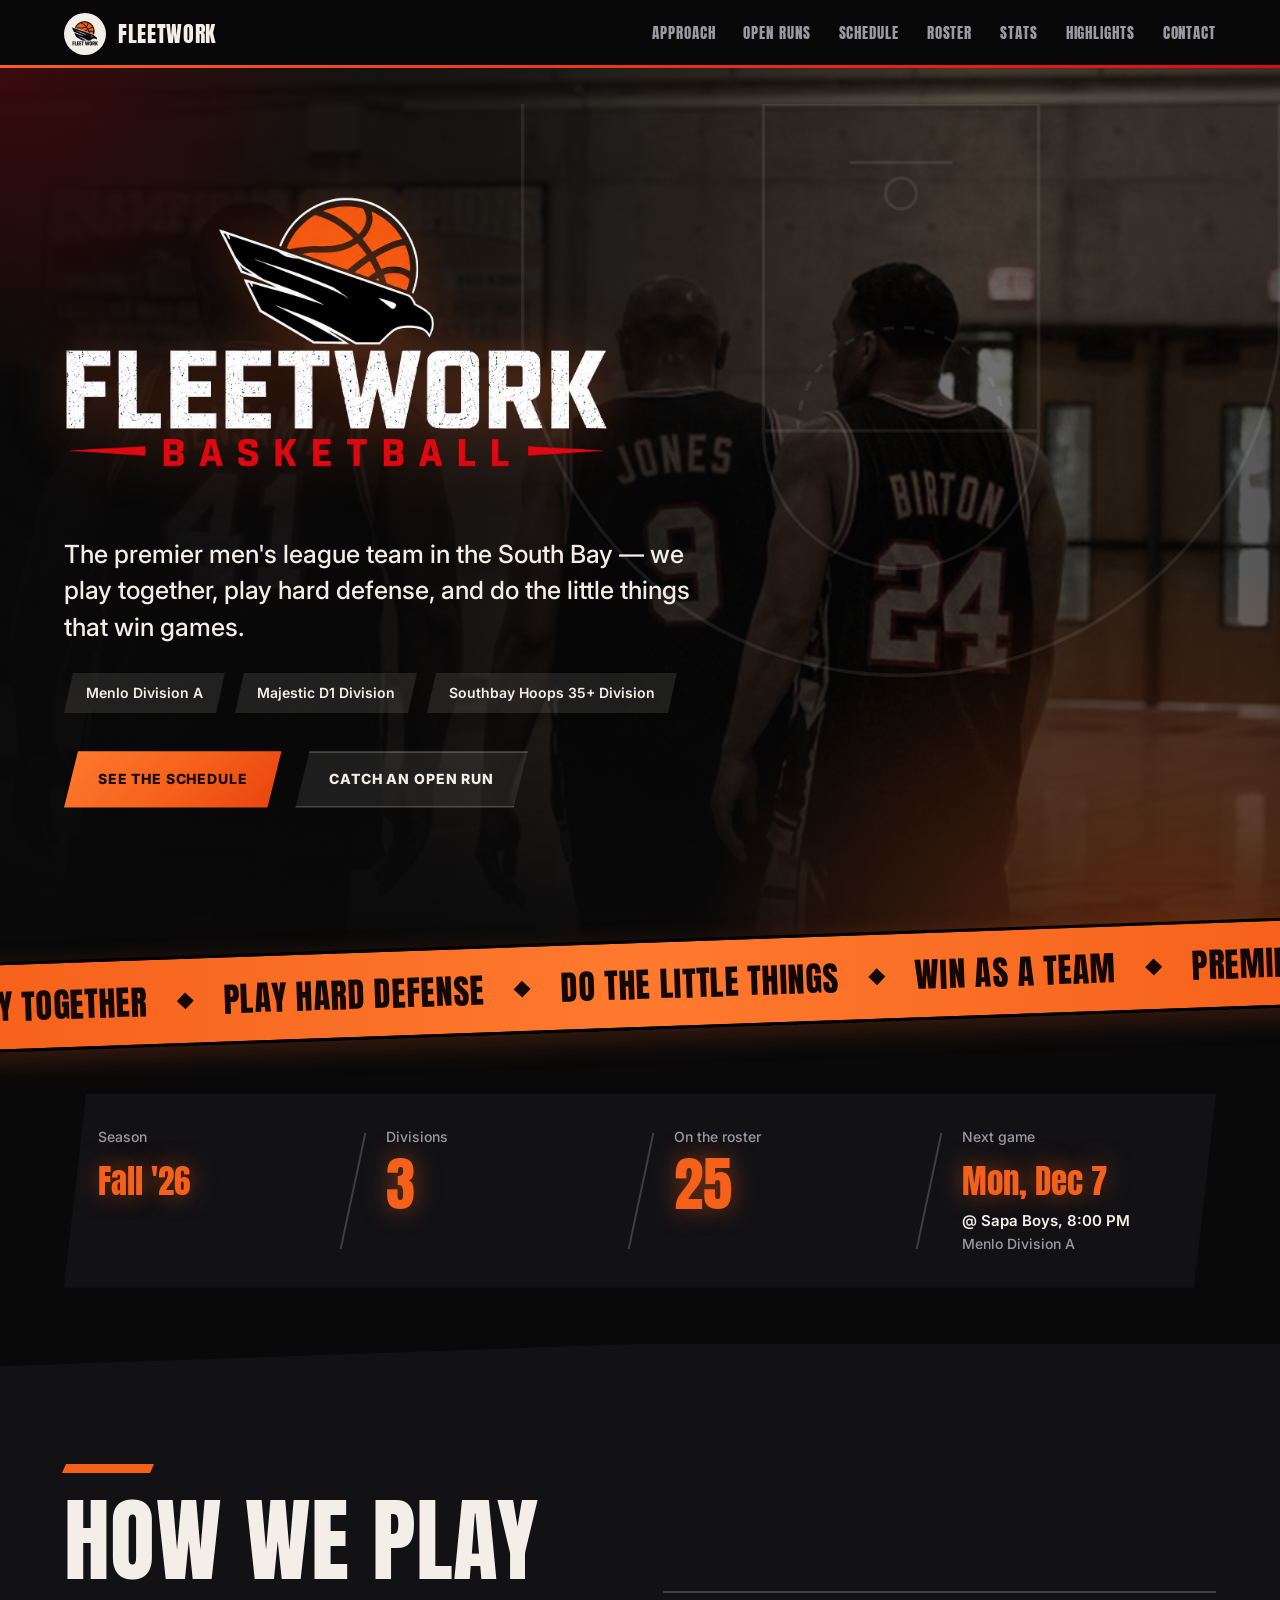
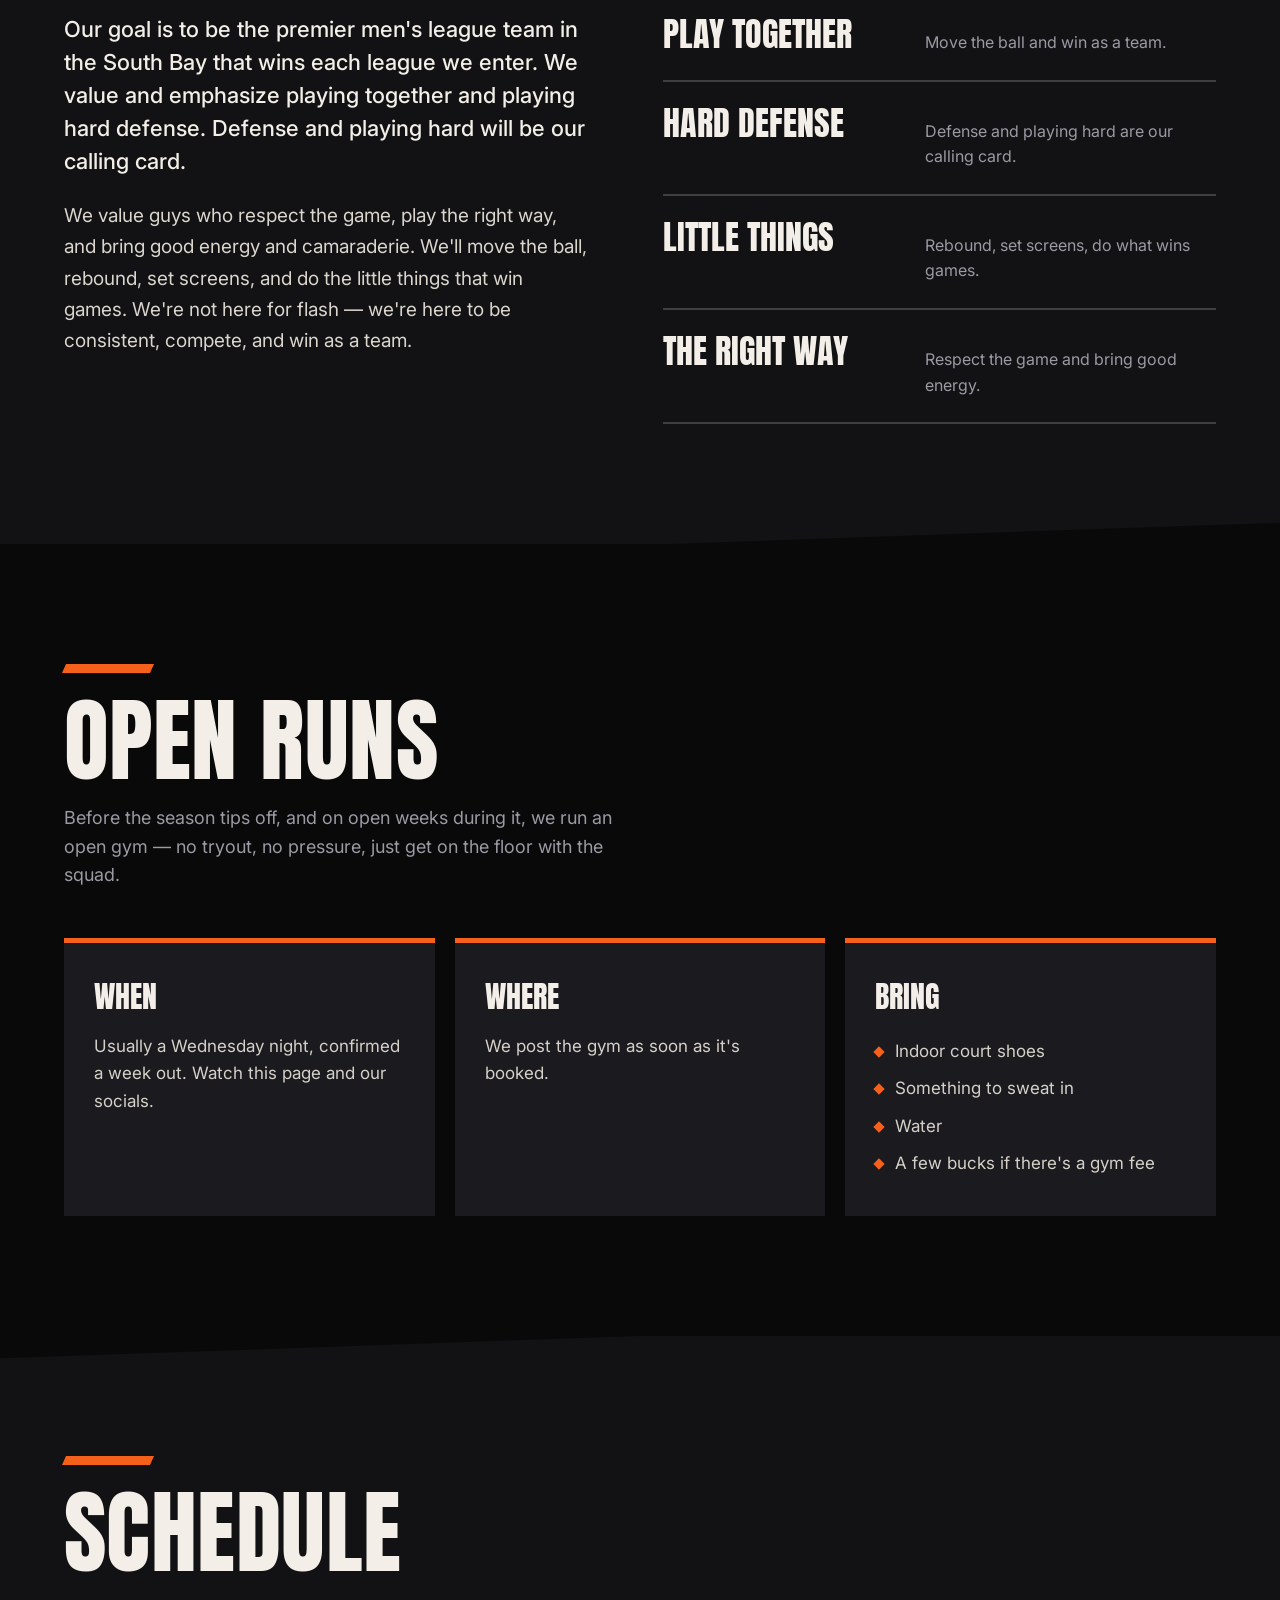
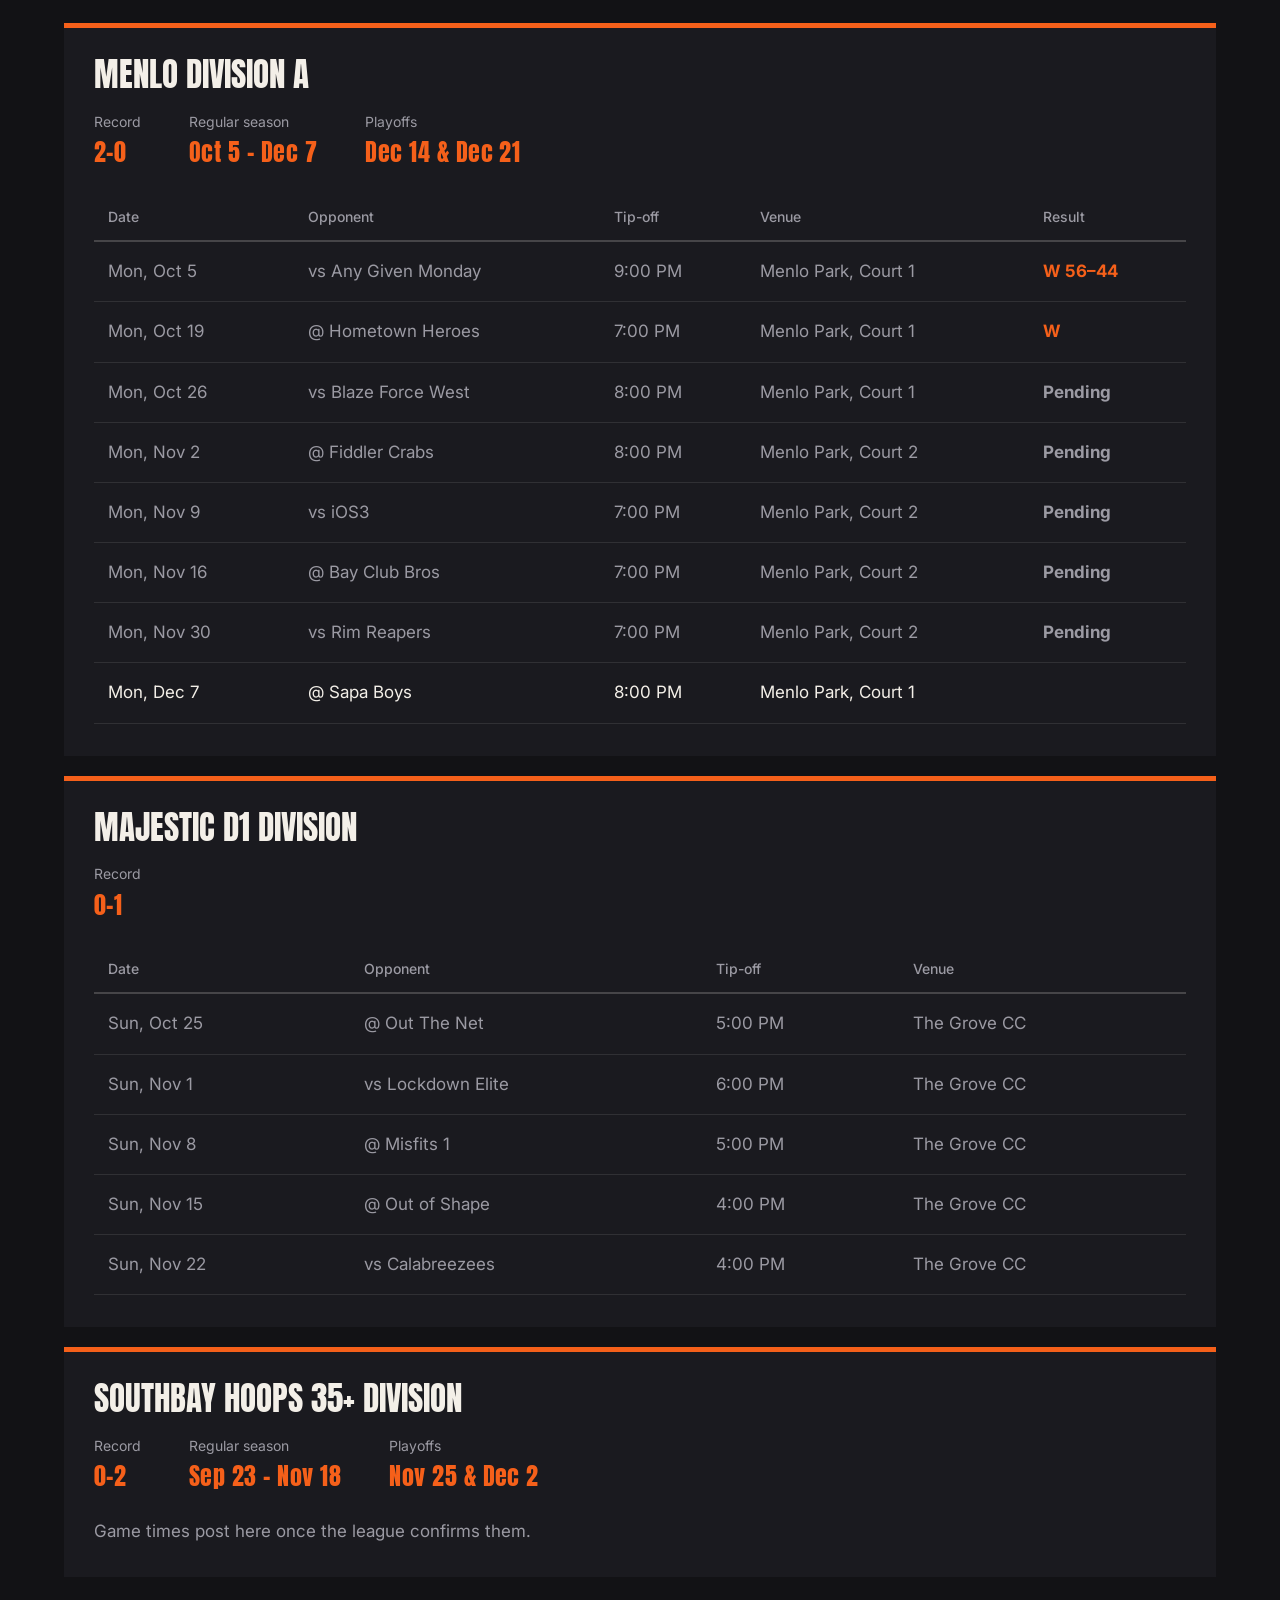
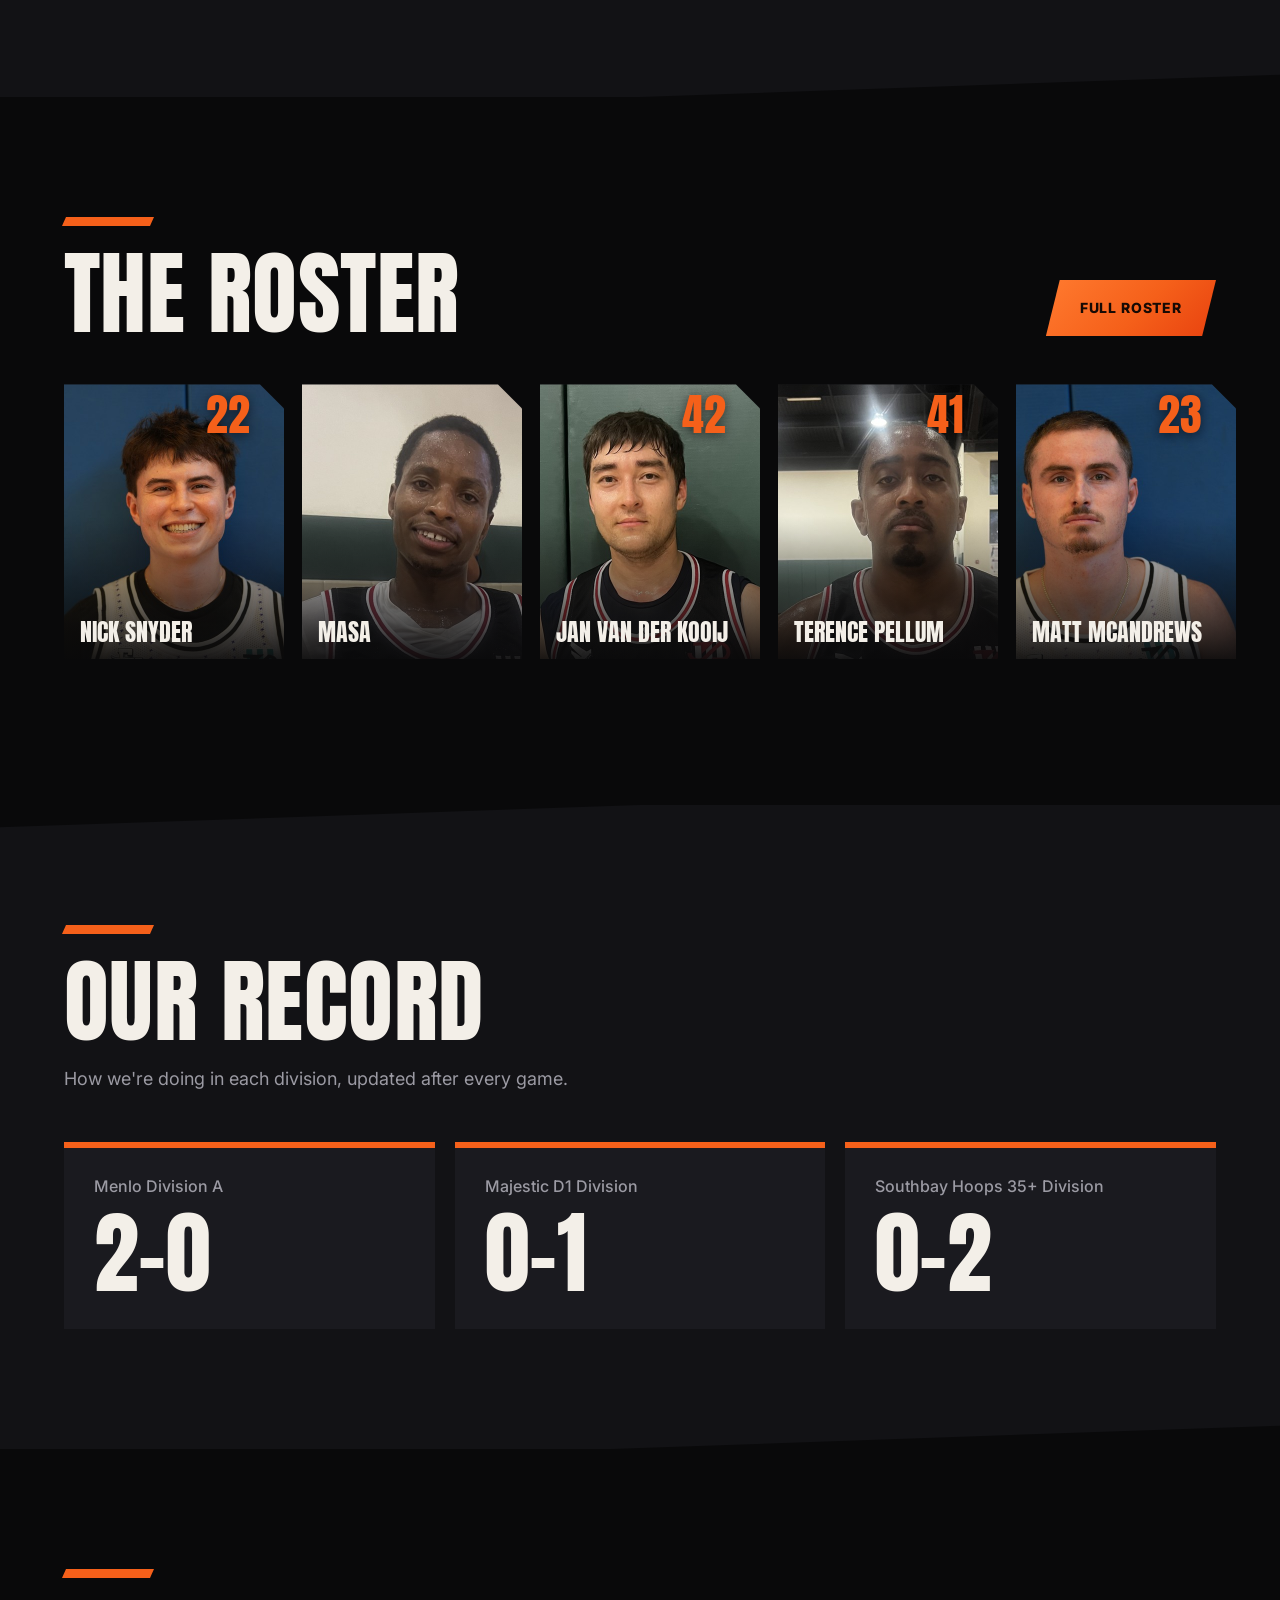
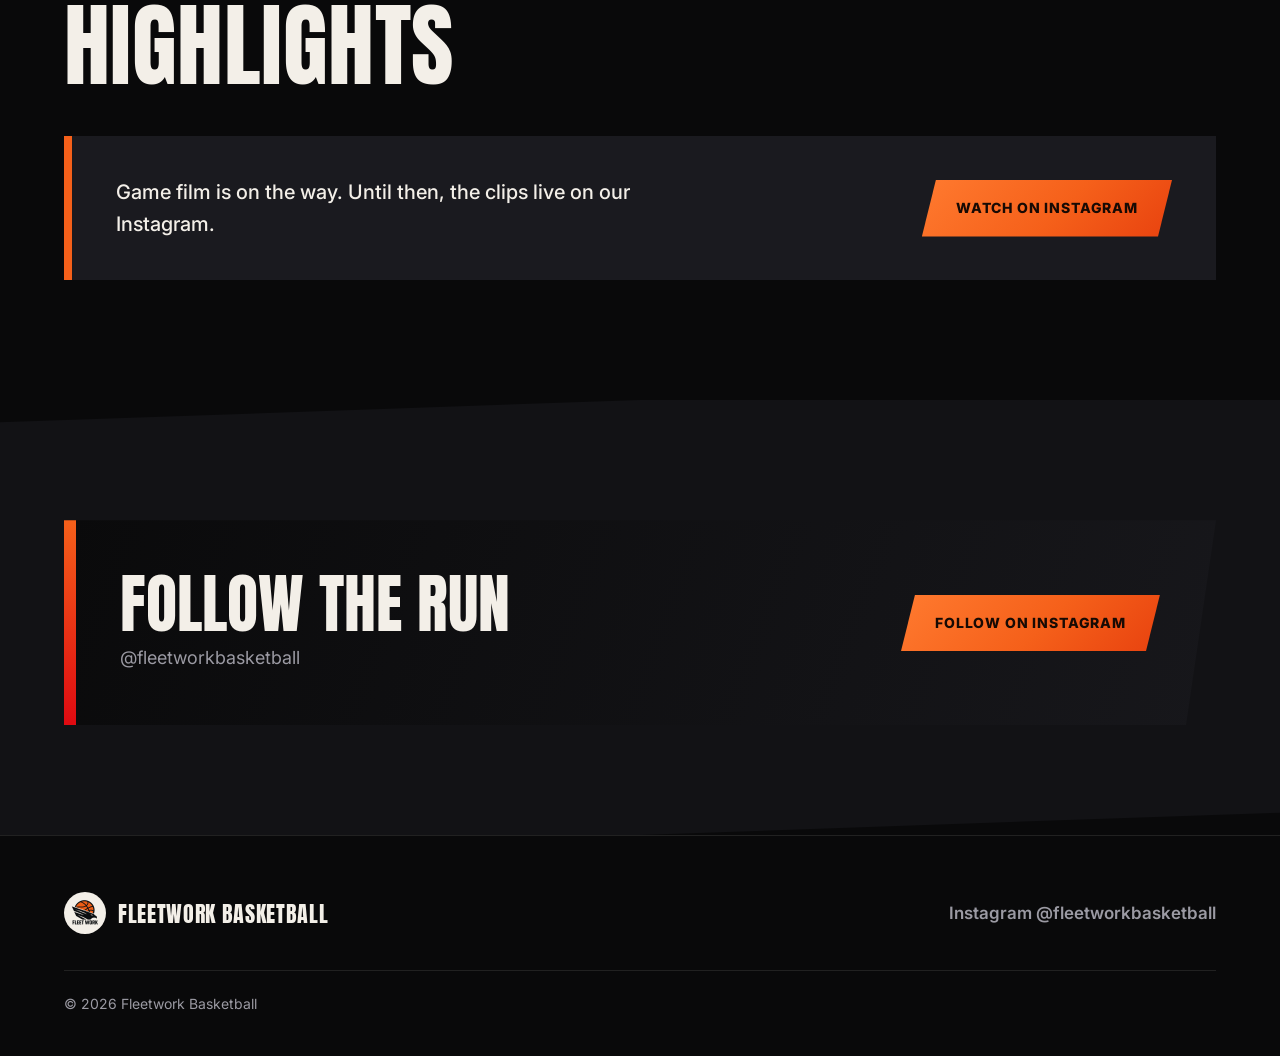
==== commit 957ea1f6: "Add files via upload" ====
--- a/index.html
+++ b/index.html
@@ -97,9 +97,9 @@
 
   <section id="stats" class="band">
     <div class="wrap">
-      <h2 class="title">Season stats</h2>
-      <p class="lede">Team numbers, updated after every game.</p>
-      <div class="stat-row" id="statRow"></div>
+      <h2 class="title">Our record</h2>
+      <p class="lede">How we're doing in each division, updated after every game.</p>
+      <div class="rec-grid" id="recGrid"></div>
     </div>
   </section>
 
@@ -150,15 +150,35 @@
   $('tickerTrack').innerHTML = half + half;
 
   /* scoreboard */
-  var scheduled = TEAM.divisions.filter(function (d) { return d.playoffs; })[0];
+  function pad(n) { return (n < 10 ? '0' : '') + n; }
+  var nowD = new Date();
+  var todayIso = nowD.getFullYear() + '-' + pad(nowD.getMonth() + 1) + '-' + pad(nowD.getDate());
+  function fmtDate(iso) {
+    var p = iso.split('-');
+    return new Date(+p[0], +p[1] - 1, +p[2]).toLocaleDateString('en-US', { weekday: 'short', month: 'short', day: 'numeric' });
+  }
+  function minutes(t) {
+    var m = /(\d+):(\d+)\s*(AM|PM)/i.exec(t || '');
+    if (!m) return 0;
+    return (+m[1] % 12) * 60 + (+m[2]) + (m[3].toUpperCase() === 'PM' ? 720 : 0);
+  }
+  var upcoming = [];
+  TEAM.divisions.forEach(function (d) {
+    (d.games || []).forEach(function (g) { if (g.date >= todayIso) upcoming.push({ g: g, div: d.name }); });
+  });
+  upcoming.sort(function (a, b) { return a.g.date === b.g.date ? minutes(a.g.time) - minutes(b.g.time) : (a.g.date < b.g.date ? -1 : 1); });
+  var next = upcoming[0];
+
   var cells = [];
-  if (TEAM.season && TEAM.season.label) cells.push(['Season', TEAM.season.label, true]);
-  cells.push(['Divisions', String(TEAM.divisions.length), false]);
-  cells.push(['On the roster', String(TEAM.roster.length), false]);
-  if (scheduled) cells.push(['Playoffs', scheduled.playoffs, true]);
+  if (TEAM.season && TEAM.season.label) cells.push({ l: 'Season', v: TEAM.season.label, text: true });
+  cells.push({ l: 'Divisions', v: String(TEAM.divisions.length) });
+  cells.push({ l: 'On the roster', v: String(TEAM.roster.length) });
+  if (next) cells.push({ l: 'Next game', v: fmtDate(next.g.date), text: true, sub: next.g.opponent + ', ' + next.g.time, sub2: next.div });
   $('scoreboard').innerHTML = cells.map(function (c) {
-    return '<div class="sb-cell"><span class="sb-label">' + esc(c[0]) + '</span>' +
-           '<span class="sb-value' + (c[2] ? ' text' : '') + '">' + esc(c[1]) + '</span></div>';
+    return '<div class="sb-cell"><span class="sb-label">' + esc(c.l) + '</span>' +
+           '<span class="sb-value' + (c.text ? ' text' : '') + '">' + esc(c.v) + '</span>' +
+           (c.sub ? '<span class="sb-sub">' + esc(c.sub) + '</span>' : '') +
+           (c.sub2 ? '<span class="sb-sub dim">' + esc(c.sub2) + '</span>' : '') + '</div>';
   }).join('');
 
   /* open runs */
@@ -167,10 +187,12 @@
   $('runsWhere').textContent = TEAM.openRuns.where;
   $('runsBring').innerHTML = TEAM.openRuns.bring.map(function (b) { return '<li>' + esc(b) + '</li>'; }).join('');
 
-  /* schedule: only confirmed games get rows */
-  function isReal(w) { return w.opponent && w.opponent !== 'TBD'; }
+  /* schedule: every game, in date order, with results once played */
+  var anyGames = TEAM.divisions.some(function (d) { return d.games && d.games.length; });
+  $('scheduleDivisions').className = 'sched-grid' + (anyGames ? ' has-games' : '');
   $('scheduleDivisions').innerHTML = TEAM.divisions.map(function (d) {
     var meta = [];
+    if (d.record) meta.push(['Record', d.record]);
     if (d.windowStart) meta.push(['Regular season', d.windowStart + ' – ' + d.windowEnd]);
     if (d.playoffs) meta.push(['Playoffs', d.playoffs]);
     var metaHtml = meta.length
@@ -178,14 +200,24 @@
           return '<div><span class="meta-l">' + m[0] + '</span><span class="meta-v">' + esc(m[1]) + '</span></div>';
         }).join('') + '</div>'
       : '';
-    var games = (d.weeks || []).filter(isReal);
-    var body = games.length
-      ? '<div class="table-scroll"><table class="sched-table"><thead><tr><th>Week</th><th>Date</th><th>Opponent</th><th>Tip-off</th><th>Venue</th></tr></thead><tbody>' +
-        games.map(function (w) {
-          return '<tr><td>' + esc(w.week) + '</td><td>' + esc(w.date) + '</td><td>' + esc(w.opponent) + '</td><td>' + esc(w.time) + '</td><td>' + esc(w.venue) + '</td></tr>';
-        }).join('') + '</tbody></table></div>'
-      : '<p class="sched-soon">Game times post here once the league confirms them.</p>';
-    return '<article class="sched-block' + (games.length ? ' wide' : '') + '"><h3>' + esc(d.name) + '</h3>' + metaHtml + body + '</article>';
+    var games = (d.games || []).slice().sort(function (a, b) { return a.date < b.date ? -1 : (a.date > b.date ? 1 : 0); });
+    var body;
+    if (games.length) {
+      var hasResult = games.some(function (g) { return g.result; });
+      body = '<div class="table-scroll"><table class="sched-table"><thead><tr><th>Date</th><th>Opponent</th><th>Tip-off</th><th>Venue</th>' +
+        (hasResult ? '<th>Result</th>' : '') + '</tr></thead><tbody>' +
+        games.map(function (g) {
+          var res = '';
+          if (hasResult) {
+            var txt = g.result || (g.date < todayIso ? 'Pending' : '');
+            res = '<td class="c-r result' + (/^W/i.test(g.result || '') ? ' w' : '') + '">' + esc(txt) + '</td>';
+          }
+          return '<tr' + (g.date < todayIso ? ' class="past"' : '') + '><td class="c-d">' + esc(fmtDate(g.date)) + '</td><td class="c-o">' + esc(g.opponent) + '</td><td class="c-t">' + esc(g.time) + '</td><td class="c-v">' + esc(g.venue) + '</td>' + res + '</tr>';
+        }).join('') + '</tbody></table></div>';
+    } else {
+      body = '<p class="sched-soon">Game times post here once the league confirms them.</p>';
+    }
+    return '<article class="sched-block"><h3>' + esc(d.name) + '</h3>' + metaHtml + body + '</article>';
   }).join('');
 
   /* roster rail: faces first */
@@ -199,12 +231,11 @@
   }).join('') +
   '<a class="rail-card rail-more" href="roster.html"><span>See all ' + TEAM.roster.length + ' players</span></a>';
 
-  /* stats */
-  $('statRow').innerHTML = [
-    ['Record', TEAM.stats.record], ['Points per game', TEAM.stats.ppg],
-    ['Opponent points per game', TEAM.stats.oppPpg], ['Streak', TEAM.stats.streak]
-  ].map(function (s) {
-    return '<div class="stat"><span class="stat-v">' + esc(s[1]) + '</span><span class="stat-l">' + esc(s[0]) + '</span></div>';
+  /* record per division */
+  $('recGrid').innerHTML = TEAM.divisions.map(function (d) {
+    var note = d.note ? '<span class="rec-note">' + esc(d.note) + '</span>' : '';
+    return '<div class="rec"><span class="rec-name">' + esc(d.name) + '</span>' +
+           '<span class="rec-v">' + esc(d.record || '—') + '</span>' + note + '</div>';
   }).join('');
 
   /* highlights: video files, links, or a "coming soon" panel */
--- a/styles.css
+++ b/styles.css
@@ -152,6 +152,8 @@
   display: block; font-family: var(--display); color: var(--orange); line-height: 1.05; margin-top: 6px;
   font-size: clamp(30px, 4.6vw, 60px); text-shadow: 0 0 24px rgba(245,96,26,0.5);
 }
+.sb-sub{ display: block; font-size: 15px; font-weight: 600; margin-top: 2px; }
+.sb-sub.dim{ color: var(--muted); font-weight: 500; font-size: 14px; margin-top: 0; }
 .sb-value.text{ font-size: clamp(22px, 2.6vw, 34px); padding: 10px 0 8px; }
 
 /* ---------- sections ---------- */
@@ -188,9 +190,9 @@
 .run li::before{ content: ""; position: absolute; left: 0; top: 15px; width: 8px; height: 8px; background: var(--orange); transform: rotate(45deg); }
 
 /* schedule */
-.sched-grid{ display: grid; grid-template-columns: repeat(3, 1fr); gap: 20px; margin-top: 48px; }
-.sched-block{ background: var(--panel-2); border-top: 5px solid var(--orange); padding: 28px 30px 32px; }
-.sched-block.wide{ grid-column: 1 / -1; }
+.sched-grid{ display: grid; grid-template-columns: repeat(3, minmax(0, 1fr)); gap: 20px; margin-top: 48px; }
+.sched-block{ min-width: 0; background: var(--panel-2); border-top: 5px solid var(--orange); padding: 28px 30px 32px; }
+.sched-grid.has-games{ grid-template-columns: minmax(0, 1fr); }
 .sched-block h3{ font-family: var(--display); font-weight: 400; font-size: clamp(26px, 2.6vw, 34px); line-height: 1.1; text-transform: uppercase; }
 .sched-block .sched-meta{ margin-top: 18px; }
 .sched-meta{ display: flex; flex-wrap: wrap; gap: 14px 48px; margin: 14px 0 22px; }
@@ -199,7 +201,10 @@
 .sched-soon{ color: var(--muted); }
 .sched-table{ width: 100%; border-collapse: collapse; }
 .sched-table th{ text-align: left; color: var(--muted); font-weight: 500; font-size: 14px; padding: 12px 14px; border-bottom: 2px solid var(--line-2); }
-.sched-table td{ padding: 16px 14px; border-bottom: 1px solid var(--line); }
+.sched-table td{ padding: 16px 14px; border-bottom: 1px solid var(--line); white-space: nowrap; }
+.sched-table tr.past td{ color: var(--muted); }
+.sched-table td.result{ font-weight: 700; }
+.sched-table td.result.w{ color: var(--orange); }
 .table-scroll{ overflow-x: auto; }
 
 /* roster rail (home) */
@@ -223,11 +228,12 @@
 }
 .rail-more span{ font-family: var(--display); font-size: 34px; line-height: 1; text-transform: uppercase; }
 
-/* stats */
-.stat-row{ display: grid; grid-template-columns: repeat(4, 1fr); gap: 24px; margin-top: 52px; }
-.stat{ border-top: 6px solid var(--orange); padding-top: 18px; }
-.stat-v{ display: block; font-family: var(--display); font-size: clamp(44px, 6vw, 76px); line-height: 1; }
-.stat-l{ display: block; color: var(--muted); margin-top: 8px; font-size: 15px; }
+/* record */
+.rec-grid{ display: grid; grid-template-columns: repeat(3, 1fr); gap: 20px; margin-top: 48px; }
+.rec{ background: var(--panel-2); border-top: 6px solid var(--orange); padding: 26px 30px 30px; }
+.rec-name{ display: block; color: var(--muted); font-size: 16px; font-weight: 500; }
+.rec-v{ display: block; font-family: var(--display); font-size: clamp(60px, 7vw, 96px); line-height: 1; margin-top: 10px; }
+.rec-note{ display: block; color: var(--text); font-weight: 600; margin-top: 10px; }
 
 /* highlights */
 .film-grid{ display: grid; grid-template-columns: repeat(auto-fill, minmax(320px, 1fr)); gap: 24px; margin-top: 48px; }
@@ -312,8 +318,8 @@
   .nav a{ padding: 18px 24px; border-bottom: 1px solid var(--line); font-size: 18px; }
   .nav-toggle{ display: flex; }
   .play-grid{ grid-template-columns: 1fr; gap: 44px; }
-  .run-grid, .sched-grid{ grid-template-columns: 1fr; }
-  .stat-row{ grid-template-columns: repeat(2, 1fr); row-gap: 36px; }
+  .run-grid, .sched-grid{ grid-template-columns: minmax(0, 1fr); }
+  .rec-grid{ grid-template-columns: 1fr; }
   section{ padding: 88px 0; }
   .scoreboard{ grid-template-columns: repeat(2, 1fr); clip-path: polygon(16px 0, 100% 0, calc(100% - 16px) 100%, 0 100%); }
   .sb-cell:nth-child(3)::before{ display: none; }
@@ -331,6 +337,22 @@
   .rail-card{ flex-basis: 180px; }
   .soon{ padding: 30px 28px; }
 }
+@media (max-width: 700px){
+  .table-scroll{ overflow: visible; }
+  .sched-table, .sched-table tbody{ display: block; }
+  .sched-table thead{ display: none; }
+  .sched-table tr{
+    display: grid; grid-template-columns: 1fr auto; grid-template-areas: "o t" "d r" "v v";
+    gap: 3px 14px; padding: 16px 0; border-bottom: 1px solid var(--line);
+  }
+  .sched-table td{ padding: 0; border: 0; white-space: normal; }
+  .sched-table td.c-o{ grid-area: o; font-weight: 700; font-size: 18px; }
+  .sched-table td.c-t{ grid-area: t; font-weight: 700; text-align: right; }
+  .sched-table td.c-d{ grid-area: d; color: var(--muted); }
+  .sched-table td.c-r{ grid-area: r; text-align: right; }
+  .sched-table td.c-v{ grid-area: v; color: var(--muted); font-size: 15px; }
+  .sched-table tr.past td.c-o{ color: var(--text); }
+}
 @media (prefers-reduced-motion: reduce){
   html{ scroll-behavior: auto; }
   *{ animation: none !important; transition: none !important; }
